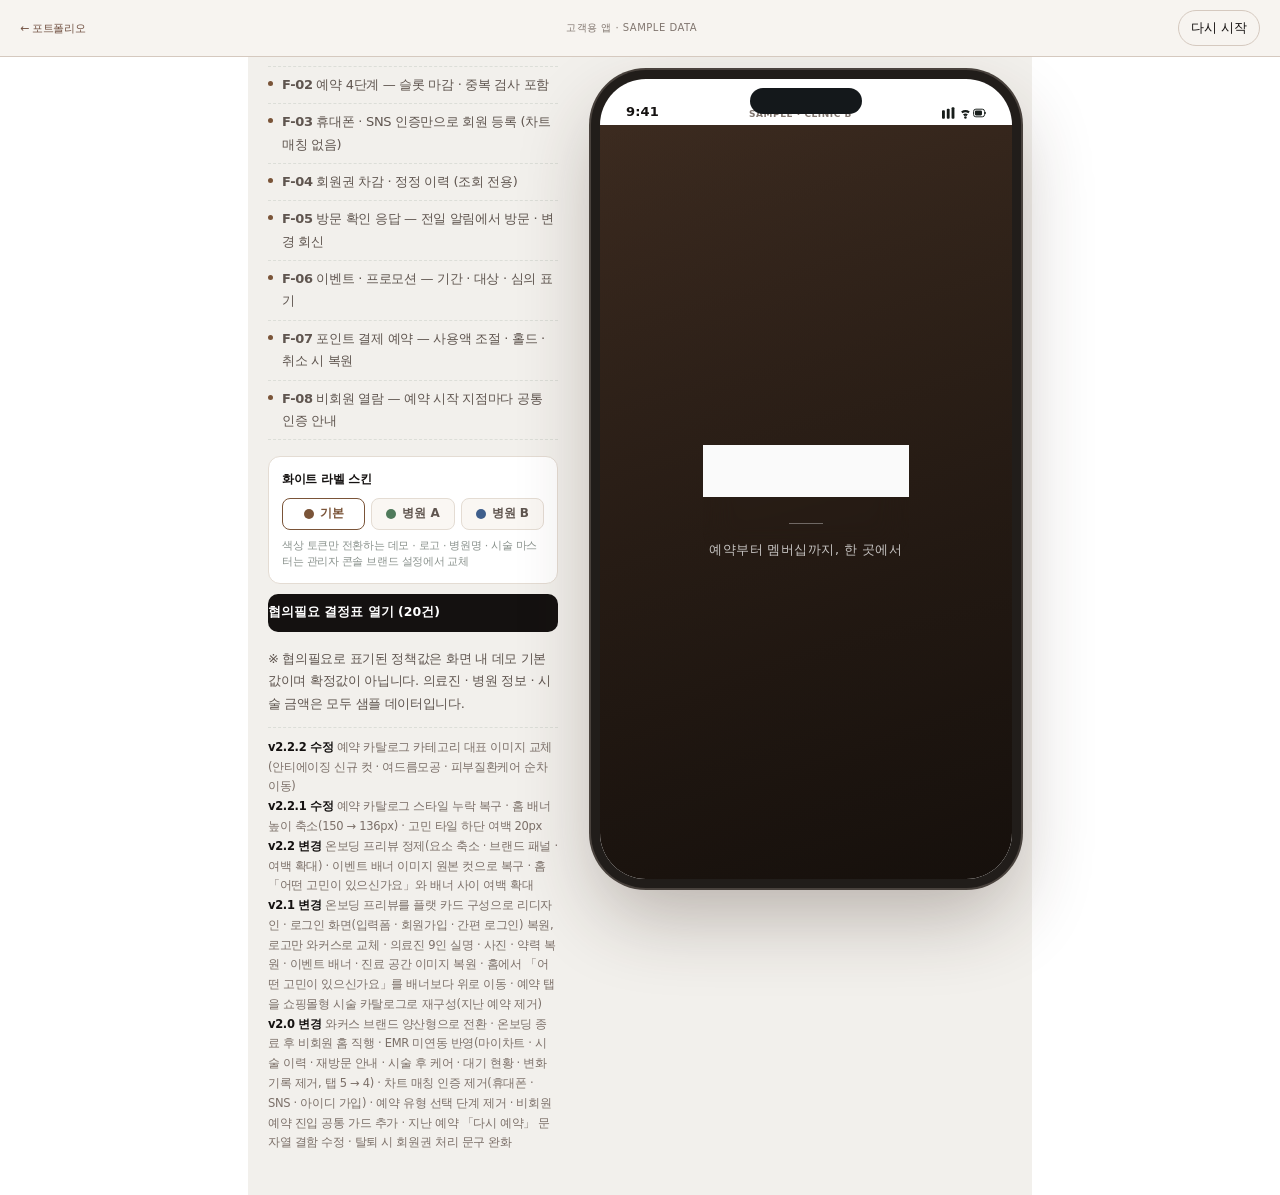
==== demos/skin-app/index.html @ d8421907 "Add anonymized dermatology customer app as a second interactive prototype" ====
<!DOCTYPE html>
<html lang="ko">
<head>
<meta charset="utf-8">
<meta name="viewport" content="width=device-width, initial-scale=1, viewport-fit=cover">
<title>클리닉 B 앱 · 화이트 라벨 프로토타입 v2.2.2</title>

<style>
/* 클리닉 B의 공간 톤을 반영한 웜 베이지 UI */
:root{
  --brand:#96705B; --brand-d:#735344; --brand-x:#4F392F;
  --brand-soft:#F2E9E3; --brand-line:#E2CFC3; --brand-tint:#FAF6F2;
  --gold:#AA8161; --gold-d:#7A5843; --gold-soft:#F7ECE3; --gold-line:#E8D2C1;
  --ink:#211C19; --ink-2:#4F4640; --muted:#81766F; --faint:#AFA49D;
  --paper:#F7F4F0; --card:#FFFEFC; --line:#E9E1DA; --line-2:#F1ECE7;
  --ok:#667D6B; --ok-soft:#EAF0EB; --alert:#B65D4C; --alert-soft:#FBEEEA;
  --r:22px; --r-s:14px;
  --sh:0 1px 2px rgba(70,49,39,.03), 0 8px 24px rgba(70,49,39,.055);
  --sh-2:0 3px 10px rgba(70,49,39,.08), 0 18px 42px rgba(70,49,39,.13);
  --sans:'Pretendard Variable',Pretendard,-apple-system,'Apple SD Gothic Neo','Malgun Gothic',system-ui,sans-serif;
  --ease:cubic-bezier(.22,.72,.26,1);
  --tab-h:62px;
}
*{box-sizing:border-box;margin:0;padding:0}
button{font-family:inherit;border:none;background:none;cursor:pointer;color:inherit;text-align:inherit}
input,select,textarea{font-family:inherit}
html,body{height:100%}
body{font-family:var(--sans);background:#E8E1DA;color:var(--ink);-webkit-font-smoothing:antialiased;
  font-variant-numeric:tabular-nums;display:flex;align-items:center;justify-content:center;min-height:100vh}
:focus-visible{outline:2px solid var(--brand);outline-offset:2px;border-radius:8px}
@media (prefers-reduced-motion:reduce){*{transition:none!important;animation:none!important}}

/* ═══════════════ 디바이스 프레임 ═══════════════ */
.stage{display:flex;gap:42px;align-items:center;padding:30px 20px}
.device{width:412px;height:min(860px,calc(100vh - 48px));background:var(--paper);border-radius:46px;
  box-shadow:0 0 0 9px #211D1A,0 0 0 11px #49423D,0 34px 80px rgba(55,38,29,.32);
  overflow:hidden;position:relative;display:flex;flex-direction:column}
.statusbar{flex:0 0 auto;height:46px;display:flex;align-items:flex-end;justify-content:space-between;
  padding:0 26px 6px;font-size:13px;font-weight:700;letter-spacing:.01em;position:relative;z-index:30}
.statusbar .notch{position:absolute;left:50%;top:9px;transform:translateX(-50%);width:112px;height:26px;
  background:#14181B;border-radius:16px}
.statusbar svg{width:44px;height:12px}
.viewport{flex:1;position:relative;overflow:hidden}
.aside{width:290px;color:#5F554F;font-size:13px;line-height:1.72}
.aside h1{font-size:17px;letter-spacing:-.02em;color:var(--ink);margin-bottom:4px}
.aside .vv{font-size:11px;font-weight:700;letter-spacing:.1em;color:#8A928D;margin-bottom:18px}
.aside p{margin-bottom:12px}
.aside .k{display:inline-block;background:#fff;border:1px solid var(--brand-line);border-radius:7px;
  padding:1px 7px;font-size:11.5px;font-weight:600;color:var(--brand)}
.aside ul{list-style:none}
.aside li{padding:7px 0 7px 14px;position:relative;border-bottom:1px dashed #DCDED8}
.aside li::before{content:'';position:absolute;left:0;top:14px;width:5px;height:5px;border-radius:50%;background:var(--brand)}
.aside li.new b::after{content:'NEW';font-size:9px;font-weight:800;letter-spacing:.06em;color:#fff;background:var(--brand);border-radius:5px;padding:1px 5px;margin-left:6px;vertical-align:1px}
.aside .skin{margin-top:16px;padding:12px 13px;background:#fff;border:1px solid #E4DCD3;border-radius:12px}
.aside .skin b{display:block;font-size:12px;color:var(--ink);margin-bottom:8px}
.aside .skin .sw{display:flex;gap:6px;margin-bottom:8px}
.aside .skin .sw button{flex:1;display:flex;align-items:center;gap:6px;justify-content:center;height:32px;border-radius:8px;border:1px solid #E4DCD3;font-size:12px;font-weight:600;color:#5F554F;background:#FAF7F3}
.aside .skin .sw button.on{border-color:var(--brand);color:var(--brand);background:#fff}
.aside .skin .sw i{width:10px;height:10px;border-radius:50%;display:inline-block}
.aside .skin span{display:block;font-size:11px;line-height:1.5;color:#8A928D}
.aside .dec{margin-top:10px;width:100%;height:38px;border-radius:10px;background:var(--ink);color:#fff;font-size:12.5px;font-weight:700}
.aside .chg{font-size:11.5px;color:#7C7069;border-top:1px dashed #DCDED8;padding-top:10px}
.aside .chg b{color:var(--ink)}
.sns-btn.apple{background:#111;color:#fff}
.sns-row{display:flex;justify-content:center;gap:16px}
.sns-row .sns-ico{width:52px;height:52px;border-radius:50%;box-shadow:0 3px 10px rgba(40,28,18,.10);transition:transform .16s var(--ease)}
.sns-row .sns-ico:active{transform:scale(.95)}
.sns-row .sns-ico svg{width:24px;height:24px}
.sns-ico.apple{background:#111}
.vc{display:flex;align-items:center;gap:10px;margin-top:12px;padding-top:12px;border-top:1px solid rgba(255,255,255,.13)}
.vc p{flex:1;font-size:12.5px;color:#F3E7DF;line-height:1.45}
.hero-resv .vc .btn{width:auto!important;flex:0 0 auto!important;min-height:36px!important;height:36px!important;padding:0 14px!important;font-size:12.5px!important;white-space:nowrap;border-radius:10px!important}
.vc p{min-width:0;margin:0}
.vc.ok{color:#F0DED1;font-size:12.5px;font-weight:650}
.vc.ok svg{width:16px;height:16px;stroke:#F0DED1;stroke-width:2.4;fill:none;stroke-linecap:round;stroke-linejoin:round}
.dl{display:flex;gap:10px;padding:12px 0;border-bottom:1px solid var(--line-2);align-items:flex-start}
.dl:last-child{border-bottom:none}
.dl .no{font-size:11px;font-weight:800;color:var(--faint);width:22px;flex:0 0 22px;padding-top:2px}
.dl .dt{flex:1}.dl .dt b{display:block;font-size:13.5px;letter-spacing:-.01em}.dl .dt span{display:block;font-size:12px;color:var(--muted);margin-top:2px;line-height:1.5}
.dl .ow{font-size:10.5px;font-weight:700;padding:3px 7px;border-radius:6px;background:var(--brand-soft);color:var(--brand-d);white-space:nowrap}
.dl .ow.law{background:#EEF0F5;color:#4A5A80}.dl .ow.dev{background:var(--ok-soft);color:var(--ok)}
.promo-tag{display:inline-flex;gap:6px;align-items:center;font-size:11px;font-weight:700;color:var(--gold-d);background:var(--gold-soft);border:1px solid var(--gold-line);border-radius:7px;padding:3px 8px}
@media (max-width:820px){
  body{background:var(--paper);display:block}
  .stage{padding:0;gap:0}
  .aside{display:none}
  .device{width:100%;height:100dvh;border-radius:0;box-shadow:none}
  .statusbar{display:none}
}

/* ═══════════════ 화면 · 전환 ═══════════════ */
.screen{position:absolute;inset:0;display:flex;flex-direction:column;background:var(--paper);
  animation:pushIn .32s var(--ease)}
.screen.pop{animation:popIn .28s var(--ease)}
.screen.fade{animation:fadeIn .3s var(--ease)}
@keyframes pushIn{from{transform:translateX(9%);opacity:.4}to{transform:none;opacity:1}}
@keyframes popIn{from{transform:translateX(-6%);opacity:.5}to{transform:none;opacity:1}}
@keyframes fadeIn{from{opacity:0}to{opacity:1}}
.body{flex:1;overflow-y:auto;overscroll-behavior:contain;padding:12px 18px 34px;scrollbar-width:none}
.body::-webkit-scrollbar{display:none}
.body.tabbed{padding-bottom:calc(var(--tab-h) + 26px)}

/* 헤더 */
.hd{flex:0 0 auto;display:flex;align-items:center;gap:6px;padding:10px 14px 8px;min-height:58px;
  background:var(--paper);position:relative;z-index:5}
.hd .ic{width:40px;height:40px;border-radius:12px;display:flex;align-items:center;justify-content:center;
  transition:background .15s}
.hd .ic:active{background:var(--line-2)}
.hd .ic svg{width:21px;height:21px;stroke:var(--ink);stroke-width:1.9;fill:none;stroke-linecap:round;stroke-linejoin:round}
.hd .tt{flex:1;text-align:center;font-size:16px;font-weight:700;letter-spacing:-.02em}
.hd .tt.left{text-align:left;padding-left:4px}
.hd .act{font-size:13.5px;font-weight:600;color:var(--muted);padding:8px 10px;border-radius:10px}
.hd .act.on{color:var(--brand)}
.hd .sp{width:40px}
.hd .dot{position:absolute;width:7px;height:7px;border-radius:50%;background:var(--alert);top:9px;right:8px;
  border:2px solid var(--paper)}
.brandline{display:flex;align-items:center;gap:9px;padding-left:6px}
.brandline .mk{width:32px;height:32px;border-radius:12px;background:linear-gradient(145deg,#B8957C,#755344);
  display:flex;align-items:center;justify-content:center;box-shadow:0 5px 14px rgba(117,83,68,.24)}
.brandline .mk svg{width:17px;height:17px}
.brandline b{font-size:17px;font-weight:800;letter-spacing:-.035em}
.brandline span{display:block;font-size:9px;font-weight:700;letter-spacing:.18em;color:var(--faint);margin-top:1px}

/* ═══════════════ 공통 컴포넌트 ═══════════════ */
.card{background:var(--card);border:1px solid rgba(226,212,202,.72);border-radius:var(--r);box-shadow:var(--sh);
  padding:18px;margin-bottom:13px;position:relative}
.card.tap{transition:transform .12s,box-shadow .15s}
.card.tap:active{transform:scale(.985)}
.card .cl{display:flex;align-items:center;justify-content:space-between;gap:8px}
.eyebrow{font-size:11px;font-weight:800;letter-spacing:.09em;color:var(--muted);text-transform:uppercase}
.h-lg{font-size:19px;font-weight:800;letter-spacing:-.03em;line-height:1.32}
.h-md{font-size:16px;font-weight:700;letter-spacing:-.025em;line-height:1.36}
.h-sm{font-size:14.5px;font-weight:700;letter-spacing:-.02em}
.p{font-size:13.5px;line-height:1.62;color:var(--ink-2)}
.p.mut{color:var(--muted)}
.p.sm{font-size:12.5px}
.cap{font-size:11.5px;line-height:1.6;color:var(--faint);text-align:center;padding:4px 12px 2px}
.cap.left{text-align:left;padding:2px 4px}
.sect{display:flex;align-items:baseline;justify-content:space-between;margin:24px 2px 11px}
.sect b{font-size:16px;font-weight:800;letter-spacing:-.025em}
.sect button{font-size:12.5px;font-weight:600;color:var(--muted)}
.badge{display:inline-flex;align-items:center;gap:4px;font-size:11px;font-weight:700;padding:3.5px 9px;border-radius:99px;
  letter-spacing:-.01em;white-space:nowrap}
.bg-brand{background:var(--brand-soft);color:var(--brand)}
.bg-gold{background:var(--gold-soft);color:var(--gold-d)}
.bg-ok{background:var(--ok-soft);color:var(--ok)}
.bg-alert{background:var(--alert-soft);color:var(--alert)}
.bg-mute{background:var(--line-2);color:var(--muted)}
.divider{height:1px;background:var(--line-2);margin:13px -17px}
.btn{display:flex;align-items:center;justify-content:center;gap:7px;width:100%;min-height:52px;border-radius:16px;
  font-size:15.5px;font-weight:700;letter-spacing:-.02em;transition:transform .1s,opacity .15s,background .15s}
.btn:active{transform:scale(.98)}
.btn.pri{background:linear-gradient(135deg,#A27C66,#7C5948);color:#fff;box-shadow:0 8px 20px rgba(117,83,68,.22)}
.btn.pri:active{background:var(--brand-d)}
.btn.gold{background:var(--gold);color:#fff;box-shadow:0 6px 16px rgba(165,115,31,.28)}
.btn.sec{background:#fff;border:1px solid var(--line);color:var(--ink)}
.btn.ghost{background:var(--brand-soft);color:var(--brand)}
.btn.danger{background:#fff;border:1px solid var(--line);color:var(--alert)}
.btn.sm{min-height:42px;font-size:13.5px;border-radius:12px}
.btn:disabled{opacity:.38;pointer-events:none}
.btnrow{display:flex;gap:9px}
.btnrow .btn{flex:1}
.footer-cta{flex:0 0 auto;padding:10px 18px calc(env(safe-area-inset-bottom,0px) + 16px);background:linear-gradient(to top,var(--paper) 78%,transparent)}
.list{background:var(--card);border:1px solid var(--line);border-radius:var(--r);box-shadow:var(--sh);overflow:hidden;margin-bottom:12px}
.li{display:flex;align-items:center;gap:12px;padding:15px 17px;border-bottom:1px solid var(--line-2);
  transition:background .12s;width:100%}
.li:last-child{border-bottom:none}
.li:active{background:var(--brand-tint)}
.li .lt{flex:1;min-width:0}
.li .lt b{display:block;font-size:14.5px;font-weight:650;letter-spacing:-.02em}
.li .lt span{display:block;font-size:12.5px;color:var(--muted);margin-top:3px;line-height:1.5}
.li .rr{font-size:13px;font-weight:600;color:var(--muted);white-space:nowrap;display:flex;align-items:center;gap:5px}
.li .rr b{color:var(--ink);font-weight:700}
.chev{width:15px;height:15px;stroke:var(--faint);stroke-width:2.2;fill:none;stroke-linecap:round;stroke-linejoin:round;flex:0 0 auto}
.tabs{display:flex;background:var(--line-2);border-radius:13px;padding:4px;margin-bottom:14px}
.tabs button{flex:1;padding:9.5px 4px;border-radius:10px;font-size:13.5px;font-weight:650;color:var(--muted);
  letter-spacing:-.02em;transition:all .16s}
.tabs button.on{background:#fff;color:var(--ink);box-shadow:0 1px 4px rgba(23,29,26,.09);font-weight:750}
.chips{display:flex;gap:8px;overflow-x:auto;scrollbar-width:none;padding:2px 0 12px;margin:0 -2px}
.chips::-webkit-scrollbar{display:none}
.chip{flex:0 0 auto;padding:8.5px 15px;border-radius:99px;background:#fff;border:1px solid var(--line);
  font-size:13px;font-weight:600;color:var(--ink-2);transition:all .14s;white-space:nowrap}
.chip.on{background:var(--brand);border-color:var(--brand);color:#fff;font-weight:700}
.tog{position:relative;width:46px;height:27px;border-radius:99px;background:#D6DAD5;transition:background .18s;flex:0 0 auto}
.tog::after{content:'';position:absolute;top:3px;left:3px;width:21px;height:21px;border-radius:50%;background:#fff;
  box-shadow:0 1px 4px rgba(0,0,0,.22);transition:left .18s var(--ease)}
.tog.on{background:var(--brand)}
.tog.on::after{left:22px}
.tog.dis{opacity:.4;pointer-events:none}
.field{margin-bottom:13px}
.field label{display:block;font-size:12.5px;font-weight:700;color:var(--ink-2);margin-bottom:7px;letter-spacing:-.01em}
.field input,.field select,.field textarea{width:100%;min-height:50px;border:1.5px solid var(--line);border-radius:13px;
  background:#fff;padding:13px 15px;font-size:15px;letter-spacing:-.01em;color:var(--ink);transition:border .15s}
.field textarea{min-height:84px;resize:none;line-height:1.5}
.field input:focus,.field select:focus,.field textarea:focus{outline:none;border-color:var(--brand)}
.field input::placeholder,.field textarea::placeholder{color:var(--faint)}
.field .in-row{display:flex;gap:9px}
.field .in-row input{flex:1}
.field .in-row .btn{width:112px;flex:0 0 auto}
.check{display:flex;align-items:center;gap:11px;padding:13px 4px;width:100%}
.check .bx{width:23px;height:23px;border-radius:8px;border:1.8px solid var(--line);background:#fff;flex:0 0 auto;
  display:flex;align-items:center;justify-content:center;transition:all .14s}
.check .bx svg{width:13px;height:13px;stroke:#fff;stroke-width:3;fill:none;stroke-linecap:round;stroke-linejoin:round;opacity:0}
.check.on .bx{background:var(--brand);border-color:var(--brand)}
.check.on .bx svg{opacity:1}
.check .lb{flex:1;font-size:14px;font-weight:550;letter-spacing:-.015em;text-align:left}
.check .lb em{font-style:normal;color:var(--muted);font-size:12.5px}
.check .more{font-size:12.5px;color:var(--faint);text-decoration:underline;text-underline-offset:3px}
.radio{display:flex;align-items:center;gap:11px;padding:14px 4px;width:100%;border-bottom:1px solid var(--line-2)}
.radio:last-of-type{border-bottom:none}
.radio .rd{width:22px;height:22px;border-radius:50%;border:1.8px solid var(--line);flex:0 0 auto;position:relative;transition:border .14s}
.radio.on .rd{border-color:var(--brand);border-width:6.5px}
.radio .lb{flex:1;font-size:14.5px;font-weight:550;letter-spacing:-.015em;text-align:left}
.empty{text-align:center;padding:52px 20px}
.empty .eic{width:58px;height:58px;border-radius:19px;background:var(--brand-soft);margin:0 auto 15px;
  display:flex;align-items:center;justify-content:center}
.empty .eic svg{width:26px;height:26px;stroke:var(--brand);stroke-width:1.8;fill:none;stroke-linecap:round;stroke-linejoin:round}
.empty b{display:block;font-size:15.5px;font-weight:750;letter-spacing:-.02em;margin-bottom:6px}
.empty p{font-size:13px;color:var(--muted);line-height:1.6;margin-bottom:18px}

/* ═══════════════ 하단 탭 ═══════════════ */
.tabbar{position:absolute;left:10px;right:10px;bottom:8px;height:calc(var(--tab-h) + env(safe-area-inset-bottom,0px));
  background:rgba(255,254,252,.95);backdrop-filter:blur(16px);border:1px solid rgba(226,212,202,.8);
  border-radius:22px;box-shadow:0 9px 28px rgba(79,57,47,.12);
  display:flex;padding:6px 8px env(safe-area-inset-bottom,0px);z-index:20}
.tabbar button{flex:1;display:flex;flex-direction:column;align-items:center;gap:3.5px;padding-top:6px;
  font-size:10.5px;font-weight:650;letter-spacing:-.01em;color:var(--faint);transition:color .15s;position:relative}
.tabbar button svg{width:23px;height:23px;stroke:currentColor;stroke-width:1.8;fill:none;stroke-linecap:round;stroke-linejoin:round}
.tabbar button.on{color:var(--brand-d)}
.tabbar button.on::before{content:'';position:absolute;top:2px;width:34px;height:34px;border-radius:12px;background:var(--brand-soft);z-index:-1}
.tabbar button.lock{opacity:.42}
.tabbar button .lk{position:absolute;top:2px;right:calc(50% - 20px);width:13px;height:13px}

/* ═══════════════ 재방문 카드 (시그니처) ═══════════════ */
.revisit{background:linear-gradient(148deg,#FBF3EC 0%,#F3E3D7 100%);border:1px solid var(--gold-line);
  border-radius:var(--r);box-shadow:0 2px 8px rgba(122,88,67,.08),0 12px 28px rgba(122,88,67,.11);
  padding:17px;margin-bottom:12px;display:flex;gap:15px;align-items:center;overflow:hidden;position:relative}
.revisit::before{content:'';position:absolute;right:-34px;top:-34px;width:120px;height:120px;border-radius:50%;
  background:radial-gradient(circle,rgba(165,115,31,.10),transparent 68%)}
.ring{width:74px;height:74px;flex:0 0 auto;position:relative}
.ring svg{width:74px;height:74px;transform:rotate(-90deg)}
.ring .bgc{fill:none;stroke:#EFE3C4;stroke-width:6}
.ring .fgc{fill:none;stroke:var(--gold);stroke-width:6;stroke-linecap:round;stroke-dasharray:207;
  stroke-dashoffset:207;animation:ringFill 1s .25s var(--ease) forwards}
@keyframes ringFill{to{stroke-dashoffset:var(--off,20)}}
.ring .rv{position:absolute;inset:0;display:flex;flex-direction:column;align-items:center;justify-content:center}
.ring .rv b{font-size:14px;font-weight:800;color:var(--gold-d);letter-spacing:-.03em}
.ring .rv span{font-size:8.5px;font-weight:700;letter-spacing:.05em;color:#B99C56;margin-top:1px}
.revisit .rc{flex:1;min-width:0;position:relative}
.revisit .rc .ey{font-size:10.5px;font-weight:800;letter-spacing:.1em;color:var(--gold-d);margin-bottom:4px}
.revisit .rc b{display:block;font-size:15.5px;font-weight:750;letter-spacing:-.025em;line-height:1.34}
.revisit .rc p{font-size:12px;color:#8A6E33;margin-top:4px;line-height:1.5}
.revisit .rc .btn{margin-top:11px;min-height:40px;font-size:13.5px;border-radius:11px}

/* 홈 요소 */
.hero-resv{background:linear-gradient(152deg,#A9856D 0%,#755344 88%);color:#fff;border:none;
  box-shadow:0 3px 10px rgba(117,83,68,.18),0 16px 36px rgba(117,83,68,.22)}
.hero-resv .eyebrow{color:#F0DED1}
.hero-resv .p{color:#F3E7DF}
.hero-resv .dd{font-size:12px;font-weight:800;background:rgba(255,255,255,.14);padding:4px 11px;border-radius:99px;letter-spacing:.02em}
.hero-resv .divider{background:rgba(255,255,255,.13)}
.hero-resv .btn{background:rgba(255,255,255,.12);color:#fff;min-height:42px;font-size:13.5px;border-radius:12px}
.hero-resv .btn.wht{background:#fff;color:var(--brand-d)}
.membar{display:flex;align-items:stretch;background:#fff;border:1px solid var(--line);border-radius:var(--r);
  box-shadow:var(--sh);margin-bottom:12px;overflow:hidden}
.membar button{flex:1;padding:13px 6px;display:flex;flex-direction:column;align-items:center;gap:3px;transition:background .12s}
.membar button:active{background:var(--brand-tint)}
.membar button + button{border-left:1px solid var(--line-2)}
.membar .k{font-size:10.5px;font-weight:700;letter-spacing:.03em;color:var(--faint)}
.membar .v{font-size:14.5px;font-weight:800;letter-spacing:-.02em;color:var(--ink)}
.membar .v em{font-style:normal;color:var(--brand)}
.quick{display:grid;grid-template-columns:repeat(4,1fr);gap:9px;margin-bottom:16px}
.quick button{background:#fff;border:1px solid rgba(226,212,202,.72);border-radius:18px;box-shadow:var(--sh);
  padding:13px 4px 11px;display:flex;flex-direction:column;align-items:center;gap:7px;transition:transform .12s}
.quick button:active{transform:scale(.95)}
.quick .qi{width:40px;height:40px;border-radius:14px;background:var(--brand-soft);display:flex;align-items:center;justify-content:center}
.quick .qi svg{width:19px;height:19px;stroke:var(--brand);stroke-width:1.9;fill:none;stroke-linecap:round;stroke-linejoin:round}
.quick span{font-size:11.5px;font-weight:650;letter-spacing:-.02em;color:var(--ink-2)}
.banner{border-radius:var(--r);overflow:hidden;margin-bottom:12px;position:relative;box-shadow:var(--sh);width:100%;text-align:left}
.banner .bimg{height:96px;display:flex;flex-direction:column;justify-content:center;padding:0 20px;color:#fff}
.banner .bimg .bt{font-size:16px;font-weight:800;letter-spacing:-.03em;line-height:1.3}
.banner .bimg .bs{font-size:12px;opacity:.86;margin-top:4px;font-weight:550}
.banner .pg{position:absolute;right:12px;bottom:10px;font-size:10px;font-weight:700;background:rgba(0,0,0,.32);
  color:#fff;padding:3px 9px;border-radius:99px;letter-spacing:.06em}

/* 피부과 콘텐츠 컴포넌트 */
.home-intro{padding:4px 3px 14px}
.home-intro .hello{font-size:21px;font-weight:800;letter-spacing:-.04em;line-height:1.34}
.home-intro p{font-size:12.5px;line-height:1.55;color:var(--muted);margin-top:5px}
.specialist-badge{display:inline-flex;align-items:center;gap:6px;color:var(--brand-d);font-size:10.5px;
  font-weight:800;letter-spacing:.03em;background:var(--brand-soft);border:1px solid var(--brand-line);
  border-radius:99px;padding:5px 10px;margin-bottom:9px}
.specialist-badge::before{content:'';width:6px;height:6px;border-radius:50%;background:var(--brand)}
.skin-spotlight{height:184px;border-radius:24px;overflow:hidden;position:relative;margin:3px 0 15px;
  box-shadow:0 14px 34px rgba(79,57,47,.14);background:#D8CCC3}
.skin-spotlight img{position:absolute;inset:0;width:100%;height:100%;object-fit:cover;object-position:50% 31%}
.skin-spotlight::after{content:'';position:absolute;inset:0;background:linear-gradient(90deg,rgba(42,30,25,.72) 0%,rgba(42,30,25,.34) 52%,transparent 80%)}
.skin-spotlight .copy{position:absolute;left:18px;top:18px;z-index:2;color:#fff;width:58%}
.skin-spotlight .copy span{font-size:9.5px;font-weight:800;letter-spacing:.14em;color:#EEDFD5}
.skin-spotlight .copy b{display:block;font-size:18px;line-height:1.32;letter-spacing:-.035em;margin-top:7px}
.skin-spotlight .copy p{font-size:11px;line-height:1.48;color:#F4EAE4;margin-top:6px}
.skin-spotlight .copy button{font-size:11.5px;font-weight:750;margin-top:12px;border-bottom:1px solid rgba(255,255,255,.7);padding-bottom:2px}
.care-grid{display:grid;grid-template-columns:repeat(3,1fr);gap:9px;margin-bottom:16px}
.care-grid button{min-height:91px;background:#fff;border:1px solid rgba(226,212,202,.72);border-radius:19px;box-shadow:var(--sh);
  padding:13px 7px 10px;display:flex;flex-direction:column;align-items:center;justify-content:center;gap:8px;transition:transform .12s,background .12s}
.care-grid button:active{transform:scale(.96);background:var(--brand-tint)}
.care-grid .ci{width:34px;height:34px;border-radius:12px;background:var(--brand-soft);display:flex;align-items:center;justify-content:center}
.care-grid .ci svg{width:18px;height:18px;stroke:var(--brand);stroke-width:1.7;fill:none;stroke-linecap:round;stroke-linejoin:round}
.care-grid span:last-child{font-size:11.5px;font-weight:700;letter-spacing:-.025em;color:var(--ink-2)}
.visual-banner .bimg{position:relative;background-size:cover!important;background-position:center!important;height:126px!important}
.visual-banner .bimg::after{content:'';position:absolute;inset:0;background:linear-gradient(90deg,rgba(48,33,27,.78),rgba(48,33,27,.18))}
.visual-banner .bt,.visual-banner .bs{position:relative;z-index:1;max-width:74%}
.clinic-story{height:152px;border-radius:24px;overflow:hidden;position:relative;margin-bottom:12px;box-shadow:var(--sh)}
.clinic-story img{width:100%;height:100%;object-fit:cover;object-position:center 42%}
.clinic-story::after{content:'';position:absolute;inset:0;background:linear-gradient(to top,rgba(43,30,24,.65),transparent 70%)}
.clinic-story .txt{position:absolute;left:17px;right:17px;bottom:15px;z-index:1;color:#fff}
.clinic-story .txt b{font-size:15px;letter-spacing:-.025em}
.clinic-story .txt p{font-size:10.5px;opacity:.86;margin-top:3px}

/* 캘린더 */
.cal{background:#fff;border:1px solid var(--line);border-radius:var(--r);box-shadow:var(--sh);padding:15px;margin-bottom:14px}
.cal .cm{display:flex;align-items:center;justify-content:space-between;margin-bottom:12px;padding:0 4px}
.cal .cm b{font-size:15px;font-weight:800;letter-spacing:-.02em}
.cal .cm button{width:32px;height:32px;border-radius:10px;display:flex;align-items:center;justify-content:center;color:var(--faint)}
.cal .cm button svg{width:16px;height:16px;stroke:currentColor;stroke-width:2.2;fill:none;stroke-linecap:round;stroke-linejoin:round}
.cal .grid7{display:grid;grid-template-columns:repeat(7,1fr);gap:3px}
.cal .wd{text-align:center;font-size:11px;font-weight:700;color:var(--faint);padding:5px 0 8px}
.cal .wd.sun{color:#C98679}
.cal .day{aspect-ratio:1;display:flex;align-items:center;justify-content:center;border-radius:11px;
  font-size:13.5px;font-weight:600;color:var(--ink-2);transition:all .13s;position:relative}
.cal .day:active{background:var(--brand-soft)}
.cal .day.off{color:#CBD1CC;pointer-events:none}
.cal .day.hol::after{content:'휴진';position:absolute;bottom:2px;font-size:7.5px;font-weight:700;color:#C98679}
.cal .day.full::after{content:'마감';position:absolute;bottom:2px;font-size:7.5px;font-weight:700;color:var(--faint)}
.cal .day.sel{background:var(--brand);color:#fff;font-weight:800;box-shadow:0 4px 12px rgba(30,86,66,.32)}
.slots{display:grid;grid-template-columns:repeat(3,1fr);gap:8px;margin-bottom:8px}
.slot{padding:12px 4px;border-radius:12px;background:#fff;border:1.5px solid var(--line);font-size:13.5px;
  font-weight:650;color:var(--ink-2);text-align:center;transition:all .13s}
.slot.off{background:var(--line-2);border-color:var(--line-2);color:#C0C6C1;pointer-events:none;text-decoration:line-through}
.slot.sel{background:var(--brand);border-color:var(--brand);color:#fff;font-weight:750}

/* 진행 스텝 */
.steps{display:flex;gap:5px;padding:2px 2px 14px}
.steps i{flex:1;height:3.5px;border-radius:99px;background:var(--line);transition:background .3s}
.steps i.on{background:var(--brand)}

/* 토스트 · 모달 · 시트 */
.toast{position:absolute;left:16px;right:16px;bottom:calc(var(--tab-h) + 22px);z-index:70;background:rgba(23,29,26,.94);
  color:#fff;border-radius:14px;padding:14px 17px;font-size:13.5px;font-weight:600;letter-spacing:-.015em;
  display:flex;gap:9px;align-items:center;box-shadow:0 10px 30px rgba(0,0,0,.3);
  transform:translateY(16px);opacity:0;pointer-events:none;transition:all .28s var(--ease);line-height:1.45}
.toast.on{transform:none;opacity:1}
.toast svg{width:18px;height:18px;stroke:#7BC7A4;stroke-width:2.2;fill:none;stroke-linecap:round;stroke-linejoin:round;flex:0 0 auto}
.ovl{position:absolute;inset:0;background:rgba(14,20,17,.46);z-index:80;opacity:0;pointer-events:none;transition:opacity .24s}
.ovl.on{opacity:1;pointer-events:auto}
.modal{position:absolute;left:24px;right:24px;top:50%;transform:translateY(-46%) scale(.96);z-index:85;background:#fff;
  border-radius:22px;padding:24px 20px 18px;box-shadow:var(--sh-2);opacity:0;pointer-events:none;transition:all .26s var(--ease)}
.modal.on{opacity:1;pointer-events:auto;transform:translateY(-50%) scale(1)}
.modal .mt{font-size:16.5px;font-weight:800;letter-spacing:-.025em;margin-bottom:9px;line-height:1.4}
.modal .mp{font-size:13.5px;color:var(--ink-2);line-height:1.62;margin-bottom:18px}
.sheet{position:absolute;left:0;right:0;bottom:0;z-index:85;background:#fff;border-radius:24px 24px 0 0;
  padding:12px 18px calc(env(safe-area-inset-bottom,0px) + 20px);box-shadow:var(--sh-2);
  transform:translateY(102%);transition:transform .32s var(--ease);max-height:82%;display:flex;flex-direction:column}
.sheet.on{transform:none}
.sheet .grip{width:38px;height:4.5px;border-radius:99px;background:var(--line);margin:2px auto 14px;flex:0 0 auto}
.sheet .sc{overflow-y:auto;scrollbar-width:none}
.sheet .sc::-webkit-scrollbar{display:none}

/* 온보딩 · 스플래시 */
.splash{position:absolute;inset:0;background:linear-gradient(160deg,#3E2E24 0%,#16100C 100%);z-index:60;
  display:flex;flex-direction:column;align-items:center;justify-content:center;gap:18px;color:#fff;
  transition:opacity .5s,visibility .5s}
.splash.hide{opacity:0;visibility:hidden}
.splash .smk{width:76px;height:76px;border-radius:26px;background:rgba(255,255,255,.14);border:1px solid rgba(255,255,255,.25);
  display:flex;align-items:center;justify-content:center;animation:splashUp .7s var(--ease)}
.splash .smk svg{width:40px;height:40px}
@keyframes splashUp{from{transform:translateY(14px);opacity:0}to{transform:none;opacity:1}}
.splash b{font-size:23px;font-weight:800;letter-spacing:-.03em;animation:splashUp .7s .08s var(--ease) backwards}
.splash span{font-size:11px;font-weight:700;letter-spacing:.26em;color:#E8D7CA;animation:splashUp .7s .14s var(--ease) backwards}
.ob-illus{border-radius:26px;background:linear-gradient(150deg,var(--brand-soft),#EADCD2);height:248px;
  display:flex;align-items:center;justify-content:center;margin-bottom:26px;overflow:hidden;position:relative}
.ob-illus .ob-photo{width:100%;height:100%;object-fit:cover;object-position:center 26%;display:block}
.ob-illus .ob-mask{position:absolute;inset:0;background:linear-gradient(to top,rgba(56,39,31,.22),transparent 55%);pointer-events:none}
.dots{display:flex;gap:7px;justify-content:center;padding:18px 0 6px}
.dots i{width:7px;height:7px;border-radius:99px;background:var(--line);transition:all .25s}
.dots i.on{width:22px;background:var(--brand)}

/* 대기 현황 */
.waitnum{display:flex;align-items:baseline;justify-content:center;gap:8px;padding:10px 0 4px}
.waitnum b{font-size:56px;font-weight:800;letter-spacing:-.05em;color:var(--brand)}
.waitnum span{font-size:15px;font-weight:700;color:var(--muted)}
.pulse{display:inline-flex;width:8px;height:8px;border-radius:50%;background:var(--ok);position:relative;margin-right:6px}
.pulse::after{content:'';position:absolute;inset:-4px;border-radius:50%;border:2px solid var(--ok);opacity:.5;animation:pw 1.6s infinite}
@keyframes pw{from{transform:scale(.6);opacity:.7}to{transform:scale(1.5);opacity:0}}

/* 등급 카드 */
.gradecard{background:linear-gradient(150deg,#2A2417 0%,#4A3A17 55%,#6E5620 100%);color:#F3E8CB;border:none;
  box-shadow:0 4px 12px rgba(74,58,23,.24),0 16px 38px rgba(74,58,23,.3)}
.gradecard .gt{font-size:24px;font-weight:800;letter-spacing:.02em;color:#F5D98B}
.gradecard .bar{height:7px;border-radius:99px;background:rgba(255,255,255,.14);margin:13px 0 8px;overflow:hidden}
.gradecard .bar i{display:block;height:100%;width:70%;border-radius:99px;background:linear-gradient(90deg,#D9AE4B,#F5D98B)}
.gradecard .p{color:#CDBE97}

/* 전후 비교 */
.compare{border-radius:16px;overflow:hidden;position:relative;height:190px;display:flex;margin-bottom:12px;
  background:#E5E2D9}
.compare .half{flex:1;display:flex;align-items:center;justify-content:center;flex-direction:column;gap:6px;
  font-size:11px;font-weight:700;color:#8A857A;letter-spacing:.06em}
.compare .half:first-child{background:linear-gradient(150deg,#E9E5DA,#DDD8CA)}
.compare .half:last-child{background:linear-gradient(150deg,#EAF0E8,#D8E5DA);color:#6E8A78}
.compare .half svg{width:34px;height:34px;stroke:currentColor;stroke-width:1.5;fill:none;opacity:.7}
.compare .mid{position:absolute;left:50%;top:0;bottom:0;width:3px;background:#fff;transform:translateX(-50%);
  box-shadow:0 0 8px rgba(0,0,0,.14)}
.compare .mid::after{content:'⇔';position:absolute;top:50%;left:50%;transform:translate(-50%,-50%);width:32px;height:32px;
  background:#fff;border-radius:50%;display:flex;align-items:center;justify-content:center;font-size:13px;color:var(--muted);
  box-shadow:0 2px 8px rgba(0,0,0,.16)}

/* 관리자 메모(프로토타입 주석) */
.proto{background:var(--brand-tint);border:1px dashed var(--brand-line);border-radius:var(--r-s);
  padding:11px 13px;font-size:11.5px;line-height:1.62;color:#4B6A5C;margin:4px 0 12px}
.proto b{font-weight:750;color:var(--brand)}


/* ═══════════════════════════════════════════════════════════
   v0.3 — 디자인 토큰 정제 및 컴포넌트 확장
   베이지 계열을 유지하되 에스프레소 대비와 그라데이션으로 깊이를 준다
   ═══════════════════════════════════════════════════════════ */
:root{
  --brand:#8A6349; --brand-d:#6B4A35; --brand-x:#3A281E;
  --brand-soft:#F3EAE1; --brand-line:#E4D5C6; --brand-tint:#FBF7F3;
  --gold:#B08A5E; --gold-d:#8A6739; --gold-soft:#F8EFE3; --gold-line:#EBD8C0;

  --espresso:#241C17; --espresso-2:#3B2E25;
  --sage:#6F8571; --sage-soft:#EDF2EC; --sage-line:#D8E3D7;
  --blush:#B57F6E; --blush-soft:#F9EDE9;

  --ink:#1C1613; --ink-2:#4A403A; --muted:#7C7069; --faint:#ADA199;
  --paper:#F6F2EC; --card:#FFFFFF; --line:#EAE2D9; --line-2:#F3EEE8;
  --ok:#5F7A66; --ok-soft:#E9F0EA; --alert:#B15947; --alert-soft:#FAEDE9;

  --grad-brand:linear-gradient(135deg,#A87C5B 0%,#7C5540 100%);
  --grad-dark:linear-gradient(150deg,#3E2E24 0%,#241A14 100%);
  --grad-warm:linear-gradient(135deg,#F6ECE0 0%,#EFE1D2 100%);

  --r:22px; --r-s:14px; --r-xs:11px;
  --sh:0 1px 2px rgba(58,40,30,.035), 0 8px 22px rgba(58,40,30,.05);
  --sh-2:0 3px 10px rgba(58,40,30,.07), 0 20px 44px rgba(58,40,30,.12);
  --sh-glow:0 0 0 4px rgba(138,99,73,.10);
  --ease:cubic-bezier(.22,.72,.26,1);
  --spring:cubic-bezier(.34,1.42,.5,1);
  --tab-h:62px;
}

/* ── 화면 전환 : 살짝 스케일을 더해 부드럽게 ── */
.screen{animation:v3in .40s var(--ease) both}
.screen.pop{animation:v3pop .38s var(--ease) both}
.screen.fade{animation:v3fade .34s var(--ease) both}
@keyframes v3in{from{opacity:0;transform:translate3d(22px,0,0) scale(.985)}
  to{opacity:1;transform:none}}
@keyframes v3pop{from{opacity:0;transform:translate3d(-18px,0,0) scale(.99)}
  to{opacity:1;transform:none}}
@keyframes v3fade{from{opacity:0;transform:translate3d(0,10px,0) scale(.994)}
  to{opacity:1;transform:none}}

/* ── 본문 요소 순차 등장 ── */
.stagger > *{animation:rise .46s var(--ease) both}
.stagger > *:nth-child(1){animation-delay:.02s}
.stagger > *:nth-child(2){animation-delay:.06s}
.stagger > *:nth-child(3){animation-delay:.10s}
.stagger > *:nth-child(4){animation-delay:.14s}
.stagger > *:nth-child(5){animation-delay:.18s}
.stagger > *:nth-child(6){animation-delay:.22s}
.stagger > *:nth-child(7){animation-delay:.26s}
.stagger > *:nth-child(n+8){animation-delay:.30s}
@keyframes rise{from{opacity:0;transform:translateY(14px)}to{opacity:1;transform:none}}

/* ── 눌림 피드백 ── */
.tap,.li,.btn,.slot,.day,.selcard,.tile,.swrow,.qk{transition:transform .16s var(--ease),
  box-shadow .2s var(--ease), background .2s var(--ease), border-color .2s var(--ease)}
.tap:active,.li:active,.slot:active,.day:active,.tile:active,.qk:active{transform:scale(.975)}
.btn:active{transform:scale(.98)}
.selcard:active{transform:scale(.985)}

/* ═══ 1. 단계 표시 (참고 이미지 ①) ═══ */
.stepbar{display:flex;align-items:center;gap:0;padding:4px 2px 18px}
.stepbar .sd{display:flex;align-items:center;gap:7px}
.stepbar .n{width:26px;height:26px;border-radius:50%;display:flex;align-items:center;
  justify-content:center;font-size:12px;font-weight:750;background:var(--line-2);
  color:var(--faint);transition:.34s var(--spring)}
.stepbar .n.on{background:var(--grad-brand);color:#fff;box-shadow:0 3px 10px rgba(124,85,64,.32)}
.stepbar .n.done{background:var(--brand-soft);color:var(--brand-d)}
.stepbar .dots{display:flex;gap:3px;margin:0 7px}
.stepbar .dots i{width:3px;height:3px;border-radius:50%;background:var(--line);display:block}
.stepbar .dots.on i{background:var(--brand-line)}
.stepbar .hm{margin-left:auto;font-size:13px;font-weight:700;color:var(--ink);
  letter-spacing:-.03em;background:none;border:none;padding:6px 2px}
.steplabel{font-size:12.5px;font-weight:750;color:var(--brand);letter-spacing:-.02em;
  padding:0 2px 12px;margin-top:-8px}

/* ═══ 2. 선택 카드 (참고 이미지 ① — 400Kbps 카드) ═══ */
.selcard{display:block;width:100%;text-align:left;background:var(--card);
  border:1.6px solid var(--line);border-radius:var(--r-s);padding:15px 16px;cursor:pointer}
.selcard .t{display:flex;align-items:center;gap:8px}
.selcard .t b{font-size:14.5px;font-weight:750;letter-spacing:-.035em;color:var(--ink)}
.selcard .t .sp{flex:1}
.selcard p{font-size:12.5px;color:var(--muted);font-weight:500;margin-top:5px;line-height:1.55}
.selcard.on{border-color:var(--brand);background:var(--brand-tint);box-shadow:var(--sh-glow)}
.selcard.on .t b{color:var(--brand-d)}
.selcard .rd{width:21px;height:21px;border-radius:50%;border:1.7px solid var(--line);
  flex:0 0 auto;transition:.24s var(--spring);position:relative}
.selcard.on .rd{border-color:var(--brand);border-width:6.5px}
.selcard.dis{opacity:.45;pointer-events:none}

/* ═══ 3. 스위치 (참고 이미지 ① — 청년 혜택) ═══ */
.swrow{display:flex;align-items:center;gap:13px;background:var(--line-2);
  border-radius:var(--r-s);padding:15px 16px;width:100%;text-align:left;border:none;cursor:pointer}
.swrow.card-like{background:var(--card);border:1px solid var(--line)}
.swrow .tx{flex:1;min-width:0}
.swrow .tx b{display:flex;align-items:center;gap:5px;font-size:14px;font-weight:750;
  letter-spacing:-.035em;color:var(--ink)}
.swrow .tx b .qm{width:15px;height:15px;border-radius:50%;border:1.4px solid var(--faint);
  color:var(--faint);font-size:9.5px;font-weight:700;display:flex;align-items:center;
  justify-content:center;flex:0 0 auto}
.swrow .tx p{font-size:12.5px;color:var(--muted);font-weight:500;margin-top:5px;line-height:1.5}
.switch{width:50px;height:29px;border-radius:99px;background:#DCD3CA;flex:0 0 auto;
  position:relative;transition:background .3s var(--ease)}
.switch i{position:absolute;top:3px;left:3px;width:23px;height:23px;border-radius:50%;
  background:#fff;box-shadow:0 2px 6px rgba(40,28,20,.22);transition:transform .34s var(--spring)}
.switch.on{background:var(--grad-brand)}
.switch.on i{transform:translateX(21px)}
.swrow.on{background:var(--brand-tint)}
.swrow.on .tx b{color:var(--brand-d)}

/* ═══ 4. 안내 박스 (참고 이미지 ① — 오픈 프로모션) ═══ */
.infobox{background:var(--line-2);border-radius:var(--r-s);padding:15px 16px;
  font-size:12.8px;font-weight:500;color:var(--ink-2);line-height:1.75;text-align:center}
.infobox b{color:var(--brand-d);font-weight:750}
.infobox.left{text-align:left}
.infobox.tinted{background:var(--brand-tint);border:1px solid var(--brand-line)}
.infobox .ico{display:inline-flex;align-items:center;gap:6px;justify-content:center}
.infobox .ico svg{width:15px;height:15px;stroke:var(--brand);stroke-width:1.9;fill:none}

/* ═══ 5. 하단 고정 CTA (참고 이미지 ①) ═══ */
.ctabar{position:absolute;left:0;right:0;bottom:0;padding:12px 18px calc(18px + env(safe-area-inset-bottom));
  background:linear-gradient(180deg,rgba(246,242,236,0) 0%,var(--paper) 26%);z-index:20}
.ctabar .sum{display:flex;align-items:baseline;gap:8px;padding:0 4px 10px}
.ctabar .sum .k{font-size:12px;color:var(--muted);font-weight:600}
.ctabar .sum .v{font-size:14.5px;font-weight:800;color:var(--ink);letter-spacing:-.04em;margin-left:auto}
.ctabar .big{width:100%;height:56px;border-radius:17px;background:var(--grad-brand);color:#fff;
  font-size:15.5px;font-weight:800;letter-spacing:-.04em;border:none;
  box-shadow:0 6px 20px rgba(124,85,64,.34);display:flex;align-items:center;justify-content:center;gap:7px}
.ctabar .big:disabled{background:#DDD4CB;color:#fff;box-shadow:none}
.ctabar .big:active:not(:disabled){transform:scale(.985)}

/* ═══ 6. 주간 스트립 (참고 이미지 ②) ═══ */
.weekstrip{background:var(--grad-dark);border-radius:0 0 26px 26px;margin:calc(-1 * var(--pad,16px)) -16px 16px;
  padding:16px 16px 20px;color:#fff}
.weekstrip .wm{display:flex;align-items:center;gap:6px;font-size:14px;font-weight:750;
  letter-spacing:-.035em;margin-bottom:14px;color:#F2E7DC}
.weekstrip .wm .sp{flex:1}
.weekstrip .wg{display:grid;grid-template-columns:repeat(7,1fr);gap:2px;text-align:center}
.weekstrip .wg .wd{font-size:11px;font-weight:650;color:rgba(255,255,255,.5);padding-bottom:7px}
.weekstrip .wg .dn{font-size:13px;font-weight:750;color:rgba(255,255,255,.82);padding-bottom:8px;position:relative}
.weekstrip .wg .dn.td:after{content:'';position:absolute;top:-4px;left:50%;transform:translateX(-50%);
  width:4px;height:4px;border-radius:50%;background:#EBC79A}
.weekstrip .wg .cc{width:30px;height:30px;border-radius:50%;margin:0 auto;
  background:rgba(255,255,255,.13);display:flex;align-items:center;justify-content:center;
  transition:.3s var(--spring)}
.weekstrip .wg .cc svg{width:15px;height:15px;stroke:rgba(255,255,255,.55);stroke-width:2.4;fill:none;
  stroke-linecap:round;stroke-linejoin:round}
.weekstrip .wg .cc.done{background:#EBC79A}
.weekstrip .wg .cc.done svg{stroke:#3A281E}
.weekstrip .wg .cc.today{box-shadow:0 0 0 2px rgba(235,199,154,.55)}

/* ═══ 7. 타임라인 (참고 이미지 ②) ═══ */
.streak{display:inline-flex;align-items:center;gap:6px;font-size:12.5px;font-weight:700;
  color:var(--gold-d);background:var(--gold-soft);border-radius:99px;padding:6px 12px}
.tline{display:flex;flex-direction:column}
.tl-item{display:flex;gap:12px;align-items:stretch}
.tl-time{flex:0 0 46px;font-size:11.5px;font-weight:700;color:var(--muted);
  line-height:1.35;padding-top:15px;text-align:right}
.tl-rail{flex:0 0 1px;background:repeating-linear-gradient(to bottom,var(--line) 0 4px,transparent 4px 9px);
  margin:6px 0}
.tl-item:last-child .tl-rail{background:none}
.tl-card{flex:1;display:flex;align-items:center;gap:11px;background:var(--line-2);
  border-radius:var(--r-s);padding:14px 15px;margin-bottom:9px;width:100%;text-align:left;border:none}
.tl-card b{display:block;font-size:14px;font-weight:700;letter-spacing:-.035em;color:var(--ink)}
.tl-card span{display:block;font-size:12px;color:var(--muted);font-weight:500;margin-top:3px}
.tl-card .ck{width:27px;height:27px;border-radius:50%;flex:0 0 auto;border:1.7px dashed var(--faint);
  display:flex;align-items:center;justify-content:center;transition:.3s var(--spring)}
.tl-card .ck svg{width:14px;height:14px;stroke:var(--faint);stroke-width:2.6;fill:none;
  stroke-linecap:round;stroke-linejoin:round;transition:.2s}
.tl-card.done{background:var(--brand-tint)}
.tl-card.done .ck{background:var(--grad-brand);border:none;animation:pop .34s var(--spring)}
.tl-card.done .ck svg{stroke:#fff}
@keyframes pop{0%{transform:scale(.6)}60%{transform:scale(1.14)}100%{transform:scale(1)}}

/* ═══ 8. 경고 배너 (참고 이미지 ②) ═══ */
.warnbar{display:flex;gap:11px;align-items:flex-start;background:var(--gold-soft);
  border:1px solid var(--gold-line);border-radius:var(--r-s);padding:14px 15px;
  animation:rise .5s var(--ease) both}
.warnbar .wi{width:21px;height:21px;flex:0 0 auto;border-radius:7px;background:#EFC98F;
  display:flex;align-items:center;justify-content:center;font-size:12px;font-weight:800;color:#6B4A20}
.warnbar .wt{flex:1;font-size:13px;font-weight:650;color:#6E4E24;line-height:1.6}
.warnbar .wt a{display:inline-flex;align-items:center;gap:3px;color:var(--gold-d);
  font-weight:750;margin-top:5px;font-size:12.5px}
.warnbar .wx{width:22px;height:22px;flex:0 0 auto;color:#B99464;font-size:15px;
  background:none;border:none;line-height:1}

/* ═══ 9. 배너 캐러셀 (참고 이미지 ③) ═══ */
.hcar{position:relative;margin:0 -16px}
.hcar .trk{display:flex;gap:10px;overflow-x:auto;scroll-snap-type:x mandatory;
  padding:2px 16px 4px;scrollbar-width:none}
.hcar .trk::-webkit-scrollbar{display:none}
.hcar .sl{flex:0 0 84%;scroll-snap-align:center;border-radius:var(--r);overflow:hidden;
  position:relative;height:132px;border:none;padding:0;background:var(--brand-soft)}
.hcar .sl .bg{position:absolute;inset:0;background-size:cover;background-position:center}
.hcar .sl .cp{position:absolute;inset:0;padding:18px 19px;display:flex;flex-direction:column;
  justify-content:center;text-align:left}
.hcar .sl .cp em{font-style:normal;font-size:11px;font-weight:750;letter-spacing:.06em;
  color:rgba(255,255,255,.72)}
.hcar .sl .cp b{font-size:16.5px;font-weight:800;letter-spacing:-.04em;color:#fff;margin-top:5px;line-height:1.35}
.hcar .sl .cp p{font-size:12px;color:rgba(255,255,255,.8);font-weight:500;margin-top:5px}
.hcar .pg{position:absolute;right:26px;bottom:14px;background:rgba(30,20,14,.45);
  backdrop-filter:blur(6px);color:#fff;font-size:10.5px;font-weight:700;border-radius:99px;padding:3px 9px}
.hcar .dots{display:flex;gap:5px;justify-content:center;margin-top:11px}
.hcar .dots i{width:5px;height:5px;border-radius:99px;background:var(--line);
  transition:.3s var(--ease);display:block}
.hcar .dots i.on{width:16px;background:var(--brand)}

/* ═══ 10. 아이콘 타일 그리드 (참고 이미지 ③) ═══ */
.tilegrid{display:grid;grid-template-columns:repeat(3,1fr);gap:9px}
.tile{background:var(--card);border:1px solid var(--line);border-radius:var(--r-s);
  padding:15px 8px 13px;display:flex;flex-direction:column;align-items:center;gap:9px;
  font-size:12.5px;font-weight:700;letter-spacing:-.035em;color:var(--ink);cursor:pointer}
.tile .ti{width:42px;height:42px;border-radius:15px;display:flex;align-items:center;justify-content:center}
.tile .ti svg{width:21px;height:21px;stroke-width:1.7;fill:none;stroke-linecap:round;stroke-linejoin:round}
.tile:hover{border-color:var(--brand-line);background:var(--brand-tint)}
.ti.t1{background:#F4EAE0} .ti.t1 svg{stroke:#9A6E4E}
.ti.t2{background:#EDF1EC} .ti.t2 svg{stroke:#6F8571}
.ti.t3{background:#F9EDE9} .ti.t3 svg{stroke:#B57F6E}
.ti.t4{background:#F2EEE6} .ti.t4 svg{stroke:#8C7F5F}
.ti.t5{background:#EDEDF2} .ti.t5 svg{stroke:#726E86}
.ti.t6{background:#F6EEDF} .ti.t6 svg{stroke:#A8834A}

/* ═══ 11. 섹션 헤더 ═══ */
.sect2{display:flex;align-items:baseline;gap:8px;padding:22px 2px 12px}
.sect2 b{font-size:16.5px;font-weight:800;letter-spacing:-.045em;color:var(--ink)}
.sect2 .more{margin-left:auto;font-size:12.5px;font-weight:650;color:var(--muted);
  display:inline-flex;align-items:center;gap:2px;background:none;border:none}
.sect2 .more svg{width:13px;height:13px;stroke:currentColor;stroke-width:2.2;fill:none}

/* ═══ 12. 값 강조 헤드 (참고 이미지 ① — 10GB + 5GB) ═══ */
.valuehead{text-align:center;padding:6px 0 18px}
.valuehead .big{font-size:38px;font-weight:850;letter-spacing:-.05em;color:var(--brand-d);
  line-height:1;display:inline-flex;align-items:center;gap:10px}
.valuehead .plus{font-size:20px;color:var(--faint);font-weight:600}
.valuehead .pill{background:var(--grad-brand);color:#fff;font-size:15px;font-weight:800;
  border-radius:99px;padding:7px 15px;letter-spacing:-.03em;
  box-shadow:0 4px 14px rgba(124,85,64,.3)}
.valuehead .cap2{font-size:12.5px;color:var(--muted);font-weight:550;margin-top:12px}

/* ═══ 13. 범위 슬라이더 (참고 이미지 ①) ═══ */
.rangepick{padding:4px 2px 2px}
.rangepick .ticks{display:flex;justify-content:space-between;padding:0 2px 8px}
.rangepick .ticks span{font-size:11.5px;font-weight:650;color:var(--faint)}
.rangepick .ticks span.on{color:var(--brand-d);font-weight:800}
.rangepick input[type=range]{width:100%;height:22px;-webkit-appearance:none;background:none}
.rangepick input[type=range]::-webkit-slider-runnable-track{height:8px;border-radius:99px;
  background:linear-gradient(90deg,var(--brand) var(--pct,40%),var(--line-2) var(--pct,40%))}
.rangepick input[type=range]::-webkit-slider-thumb{-webkit-appearance:none;width:26px;height:26px;
  border-radius:50%;background:#fff;box-shadow:0 2px 10px rgba(58,40,30,.28),0 0 0 1px var(--line);
  margin-top:-9px;transition:transform .2s var(--spring)}
.rangepick input[type=range]:active::-webkit-slider-thumb{transform:scale(1.12)}

/* ═══ 14. 스켈레톤 ═══ */
.sk{background:linear-gradient(100deg,var(--line-2) 30%,#FBF8F4 50%,var(--line-2) 70%);
  background-size:220% 100%;animation:shim 1.4s linear infinite;border-radius:10px}
@keyframes shim{from{background-position:180% 0}to{background-position:-40% 0}}

/* ═══ 15. 링 프로그레스 애니메이션 ═══ */
.ring svg circle.fgc{transition:stroke-dashoffset 1.1s var(--ease)}

/* ═══ 16. 기타 정제 ═══ */
.body{scroll-behavior:smooth}
.card{border-radius:var(--r-s)}
.hero-resv{background:var(--grad-dark) !important;border:none !important;
  box-shadow:0 10px 30px rgba(36,26,20,.24)}
.hero-resv .eyebrow{color:#D8C3AE !important}
.hero-resv .p{color:rgba(255,255,255,.74) !important}
.hero-resv .dd{background:rgba(255,255,255,.16);color:#F0DFCC;border-radius:99px;
  padding:4px 10px;font-size:11.5px;font-weight:750}
.hero-resv .divider{background:rgba(255,255,255,.13) !important}
.hero-resv .btn{background:rgba(255,255,255,.12);color:#fff;border:1px solid rgba(255,255,255,.17)}
.hero-resv .btn.wht{background:#fff;color:var(--espresso);border:none}
.membar{background:var(--card);border:1px solid var(--line);border-radius:var(--r-s)}
.proto{border-radius:var(--r-xs)}
.footer-cta{background:linear-gradient(180deg,rgba(246,242,236,0),var(--paper) 28%)}


.warnbar .wt a svg,.sect2 .more svg{width:13px;height:13px;flex:0 0 auto}
.warnbar .wt a{display:inline-flex;align-items:center;gap:3px}
.infobox .ico svg{width:15px;height:15px;flex:0 0 auto}
.weekstrip .wm svg{width:14px;height:14px;flex:0 0 auto}


/* ═══════════════════════════════════════════════════════════
   v0.4 — 전면 리디자인
   여백 · 타이포 위계 · 절제된 색. 장식을 덜어내고 정보만 남긴다.
   ═══════════════════════════════════════════════════════════ */
:root{
  /* 종이처럼 밝은 웜 뉴트럴 */
  --paper:#FBFAF7; --card:#FFFFFF;
  --line:#EDE9E3; --line-2:#F4F1EC; --line-3:#F8F6F2;

  /* 잉크 — 헤드라인은 거의 검정, 본문은 한 단계 낮춤 */
  --ink:#15110E; --ink-2:#544B44; --muted:#8B8179; --faint:#B4ABA3;

  /* 브랜드 — 면적을 줄이고 포인트로만 */
  --brand:#7C5744; --brand-d:#5E3F30; --brand-x:#2C1D16;
  --brand-soft:#F3ECE6; --brand-line:#E5D9CF; --brand-tint:#FAF6F2;
  --gold:#A07A4E; --gold-d:#7A5A34; --gold-soft:#F7F0E5; --gold-line:#EADCC6;
  --espresso:#1B1611; --espresso-2:#332A23;
  --sage:#6C7F6E; --sage-soft:#EFF3EE;
  --ok:#5B7562; --ok-soft:#EDF2EE; --alert:#A85644; --alert-soft:#F9EDEA;

  --grad-brand:#7C5744;
  --grad-dark:linear-gradient(155deg,#2C231C 0%,#191310 100%);
  --grad-warm:#F4EDE6;

  --r:20px; --r-s:16px; --r-xs:12px;
  --sh:none;
  --sh-2:0 2px 6px rgba(30,20,14,.04), 0 14px 36px rgba(30,20,14,.07);
  --sh-glow:none;
  --ease:cubic-bezier(.22,.72,.26,1);
  --spring:cubic-bezier(.34,1.4,.5,1);
  --tab-h:74px;
  --gut:24px;
}

/* ── 타이포 스케일 ─────────────────────────── */
body,.screen{letter-spacing:-.02em}
.h-lg,.hello{font-size:27px !important;font-weight:800 !important;line-height:1.34 !important;
  letter-spacing:-.048em !important;color:var(--ink) !important}
.h-md{font-size:19px !important;font-weight:750 !important;line-height:1.42 !important;
  letter-spacing:-.042em !important;color:var(--ink) !important}
.h-sm{font-size:15.5px !important;font-weight:700 !important;letter-spacing:-.036em !important;
  line-height:1.5 !important;color:var(--ink) !important}
.p{font-size:14px !important;line-height:1.72 !important;color:var(--ink-2) !important;font-weight:450 !important}
.p.sm{font-size:13px !important;line-height:1.66 !important}
.p.mut,.mut{color:var(--muted) !important}
.cap{font-size:12.5px !important;color:var(--faint) !important;line-height:1.7 !important;
  font-weight:450 !important;padding:10px 2px !important}
.eyebrow{font-size:11.5px !important;font-weight:700 !important;letter-spacing:.05em !important;
  color:var(--muted) !important;text-transform:none}

/* ── 레이아웃 : 여백을 크게 ───────────────── */
.body{padding:8px var(--gut) 40px !important;display:flex;flex-direction:column;gap:0 !important}
.body.tabbed{padding-bottom:calc(var(--tab-h) + 34px) !important}
.body > * + *{margin-top:14px}
.body > .sect2 + *{margin-top:0}

/* ── 헤더 : 조용하게 ──────────────────────── */
.hd{height:58px !important;padding:0 calc(var(--gut) - 8px) !important;background:var(--paper) !important;
  border-bottom:none !important;align-items:center}
.hd .tt{font-size:15.5px !important;font-weight:700 !important;letter-spacing:-.04em !important;
  color:var(--ink) !important}
.hd .ic{width:40px !important;height:40px !important;border-radius:12px !important}
.hd .ic svg{width:21px !important;height:21px !important;stroke-width:1.7 !important}
.hd .ic:active{background:var(--line-2)}
.hd .act{font-size:13.5px !important;font-weight:650 !important;color:var(--muted) !important}
.hd .dot{background:var(--brand) !important;width:6px !important;height:6px !important;
  border:1.5px solid var(--paper) !important}
.brandline b{font-size:16px !important;font-weight:800 !important;letter-spacing:-.05em}
.brandline span{font-size:9px !important;letter-spacing:.16em !important;color:var(--faint) !important}
.brandline .mk{width:32px !important;height:32px !important;border-radius:11px !important;
  background:var(--espresso) !important}

/* ── 카드 : 그림자 대신 얇은 선 ───────────── */
.card{background:var(--card) !important;border:1px solid var(--line) !important;
  border-radius:var(--r) !important;padding:20px !important;box-shadow:none !important}
.card.tap:active{background:var(--line-3) !important}
.divider{height:1px !important;background:var(--line) !important;margin:16px 0 !important}

/* ── 버튼 : 큼직하고 단순하게 ─────────────── */
.btn{height:52px !important;border-radius:15px !important;font-size:15px !important;
  font-weight:700 !important;letter-spacing:-.038em !important;border:1px solid var(--line) !important;
  background:var(--card) !important;color:var(--ink) !important;box-shadow:none !important}
.btn.pri{background:var(--espresso) !important;border-color:var(--espresso) !important;color:#fff !important}
.btn.pri:active{background:#000 !important}
.btn.sec{background:var(--card) !important;color:var(--ink) !important}
.btn.ghost{background:none !important;border-color:transparent !important;color:var(--muted) !important;
  font-weight:600 !important}
.btn.gold{background:var(--brand) !important;border-color:var(--brand) !important;color:#fff !important}
.btn.wht{background:#fff !important;color:var(--espresso) !important;border-color:#fff !important}
.btn.sm{height:44px !important;font-size:13.5px !important;border-radius:13px !important}
.btn:disabled{background:var(--line-2) !important;border-color:var(--line-2) !important;
  color:var(--faint) !important}
.btnrow{gap:9px !important}

/* ── 리스트 : 행간을 넓히고 구분선 최소화 ── */
.list{background:transparent !important;border:none !important;border-radius:0 !important}
.li{padding:17px 0 !important;background:transparent !important;border:none !important;
  border-bottom:1px solid var(--line-2) !important;gap:13px !important}
.list .li:last-child{border-bottom:none !important}
.li:active{background:transparent !important;opacity:.55}
.lt b{font-size:15px !important;font-weight:650 !important;letter-spacing:-.036em !important;
  color:var(--ink) !important}
.lt span{font-size:12.5px !important;color:var(--muted) !important;margin-top:4px !important;
  line-height:1.6 !important;font-weight:450 !important}
.chev{width:17px !important;height:17px !important;stroke:var(--faint) !important;stroke-width:1.9 !important}
.card .li{padding:15px 0 !important}

/* ── 배지 : 아주 작게 ─────────────────────── */
.badge{font-size:11px !important;font-weight:700 !important;border-radius:7px !important;
  padding:4px 8px !important;letter-spacing:-.02em}
.bg-brand{background:var(--brand-soft) !important;color:var(--brand-d) !important}
.bg-gold{background:var(--gold-soft) !important;color:var(--gold-d) !important}
.bg-ok{background:var(--ok-soft) !important;color:var(--ok) !important}
.bg-mute{background:var(--line-2) !important;color:var(--muted) !important}

/* ── 섹션 헤더 ────────────────────────────── */
.sect,.sect2{padding:36px 2px 16px !important;align-items:baseline}
.sect b,.sect2 b{font-size:19px !important;font-weight:800 !important;letter-spacing:-.048em !important;
  color:var(--ink) !important}
.sect button,.sect2 .more{font-size:13px !important;font-weight:550 !important;color:var(--faint) !important}

/* ── 홈 인트로 : 여백을 크게 준 헤드라인 ─── */
.home-intro{padding:22px 2px 30px !important}
.specialist-badge{display:inline-block;font-size:11.5px !important;font-weight:650 !important;
  color:var(--muted) !important;background:transparent !important;border:1px solid var(--line) !important;
  border-radius:99px !important;padding:6px 12px !important;margin-bottom:18px !important}
.home-intro .hello{margin:0 !important}
.home-intro p{font-size:14px !important;color:var(--muted) !important;margin-top:12px !important;
  line-height:1.72 !important;font-weight:450 !important}

/* ── 히어로 예약 카드 ─────────────────────── */
.hero-resv{background:var(--grad-dark) !important;border:none !important;padding:24px !important;
  border-radius:var(--r) !important;box-shadow:none !important}
.hero-resv .eyebrow{color:rgba(255,255,255,.5) !important}
.hero-resv .h-md{color:#fff !important;font-size:23px !important;margin-top:12px !important}
.hero-resv .p{color:rgba(255,255,255,.62) !important;font-size:13.5px !important}
.hero-resv .dd{background:rgba(255,255,255,.11) !important;color:#EFE3D6 !important;
  border-radius:99px !important;padding:5px 11px !important;font-size:11.5px !important;font-weight:650 !important}
.hero-resv .divider{background:rgba(255,255,255,.1) !important;margin:20px 0 16px !important}
.hero-resv .btn{background:rgba(255,255,255,.09) !important;color:#fff !important;
  border:1px solid rgba(255,255,255,.13) !important;height:46px !important;font-size:13.5px !important}
.hero-resv .btn.wht{background:#fff !important;color:var(--espresso) !important;border-color:#fff !important}

/* ── 재방문 카드 ──────────────────────────── */
.revisit{background:var(--card) !important;border:1px solid var(--brand-line) !important;
  border-radius:var(--r) !important;padding:22px !important;box-shadow:none !important;gap:18px !important}
.revisit .ey{font-size:11.5px !important;font-weight:700 !important;color:var(--brand) !important;
  letter-spacing:.04em}
.revisit .rc b{font-size:18px !important;font-weight:780 !important;letter-spacing:-.045em !important;
  line-height:1.4 !important;margin-top:8px !important;display:block;color:var(--ink) !important}
.revisit .rc p{font-size:12.5px !important;color:var(--muted) !important;margin-top:7px !important}
.revisit .btn.gold{margin-top:16px !important;height:46px !important;font-size:14px !important}
.revisit .ring{width:74px !important;height:74px !important}
.revisit .rv b{font-size:16px !important;font-weight:800 !important}
.revisit .rv span{font-size:10px !important;color:var(--muted) !important}

/* ── 멤버십 바 ────────────────────────────── */
.membar{background:var(--card) !important;border:1px solid var(--line) !important;
  border-radius:var(--r) !important;padding:6px 0 !important;box-shadow:none !important}
.membar button{padding:16px 6px !important}
.membar .k{font-size:11.5px !important;color:var(--faint) !important;font-weight:550 !important}
.membar .v{font-size:16.5px !important;font-weight:780 !important;letter-spacing:-.045em !important;
  margin-top:6px !important;color:var(--ink) !important}
.membar .v em{font-size:12px !important;font-weight:600 !important;color:var(--muted) !important}

/* ── 타일 그리드 : 선을 지우고 여백으로 ──── */
.tilegrid{gap:6px !important}
.tile{border:none !important;background:transparent !important;padding:14px 4px !important;
  gap:11px !important;font-size:12.5px !important;font-weight:600 !important;color:var(--ink-2) !important}
.tile:hover,.tile:active{background:var(--line-3) !important;border-radius:16px !important}
.tile .ti{width:52px !important;height:52px !important;border-radius:18px !important}
.tile .ti svg{width:23px !important;height:23px !important;stroke-width:1.6 !important}

/* ── 캐러셀 ───────────────────────────────── */
.hcar{margin:0 calc(-1 * var(--gut)) !important}
.hcar .trk{padding:2px var(--gut) 4px !important;gap:10px !important}
.hcar .sl{flex:0 0 82% !important;height:150px !important;border-radius:var(--r) !important}
.hcar .sl .cp{padding:24px !important}
.hcar .sl .cp em{font-size:10.5px !important;letter-spacing:.12em !important;color:rgba(255,255,255,.6) !important}
.hcar .sl .cp b{font-size:18px !important;font-weight:800 !important;letter-spacing:-.048em !important;
  margin-top:8px !important}
.hcar .sl .cp p{font-size:12.5px !important;color:rgba(255,255,255,.72) !important;margin-top:7px !important}
.hcar .dots{margin-top:14px !important}
.hcar .dots i{background:var(--line) !important}
.hcar .dots i.on{background:var(--ink) !important;width:14px !important}

/* ── 단계 표시 : 숫자 대신 얇은 바 ────────── */
.stepbar{padding:6px 2px 6px !important;gap:0}
.stepbar .n{width:24px !important;height:24px !important;font-size:11.5px !important;
  background:var(--line-2) !important;color:var(--faint) !important;box-shadow:none !important}
.stepbar .n.on{background:var(--espresso) !important;color:#fff !important}
.stepbar .n.done{background:var(--brand-soft) !important;color:var(--brand-d) !important}
.stepbar .dots i{background:var(--line) !important}
.stepbar .hm{font-size:12.5px !important;font-weight:600 !important;color:var(--faint) !important}
.steplabel{font-size:26px !important;font-weight:800 !important;letter-spacing:-.05em !important;
  color:var(--ink) !important;padding:18px 2px 22px !important;margin-top:0 !important}

/* ── 선택 카드 : 테두리만으로 상태를 알린다 ── */
.selcard{border:1px solid var(--line) !important;border-radius:var(--r-s) !important;
  padding:19px 20px !important;box-shadow:none !important;background:var(--card) !important}
.selcard .t b{font-size:15.5px !important;font-weight:700 !important;letter-spacing:-.038em !important}
.selcard p{font-size:12.5px !important;color:var(--muted) !important;margin-top:7px !important}
.selcard.on{border-color:var(--espresso) !important;border-width:1.6px !important;
  background:var(--card) !important;box-shadow:none !important}
.selcard.on .t b{color:var(--ink) !important}
.selcard .rd{width:20px !important;height:20px !important;border:1.5px solid var(--line) !important}
.selcard.on .rd{border-color:var(--espresso) !important;border-width:6px !important}

/* ── 탭 ───────────────────────────────────── */
.tabs{background:transparent !important;padding:0 !important;gap:20px !important;
  border-bottom:1px solid var(--line) !important;border-radius:0 !important;margin-bottom:18px !important}
.tabs button{flex:0 0 auto !important;background:none !important;box-shadow:none !important;
  padding:13px 0 !important;font-size:14.5px !important;font-weight:600 !important;
  color:var(--faint) !important;border-radius:0 !important;border-bottom:2px solid transparent !important;
  margin-bottom:-1px}
.tabs button.on{color:var(--ink) !important;font-weight:750 !important;
  border-bottom-color:var(--ink) !important;background:none !important}

/* ── 캘린더 · 슬롯 ────────────────────────── */
.cal{background:transparent !important;border:none !important;padding:0 !important}
.cal .cm b{font-size:16px !important;font-weight:750 !important;letter-spacing:-.04em}
.cal .grid7{gap:2px 0 !important}
.cal .wd{font-size:11.5px !important;color:var(--faint) !important;font-weight:600 !important;
  padding-bottom:10px !important}
.day{font-size:14.5px !important;font-weight:550 !important;border-radius:14px !important;
  color:var(--ink) !important;height:44px !important}
.day.sel{background:var(--espresso) !important;color:#fff !important;font-weight:750 !important}
.day.off{color:var(--faint) !important;opacity:.4 !important;text-decoration:none !important}
.slots{gap:8px !important}
.slot{height:48px !important;border-radius:14px !important;border:1px solid var(--line) !important;
  font-size:14px !important;font-weight:600 !important;background:var(--card) !important}
.slot.sel{background:var(--espresso) !important;border-color:var(--espresso) !important;color:#fff !important}
.slot.off{background:var(--line-3) !important;color:var(--faint) !important;
  border-color:var(--line-3) !important;text-decoration:none !important}

/* ── 입력 ─────────────────────────────────── */
.field label{font-size:12.5px !important;font-weight:600 !important;color:var(--muted) !important;
  margin-bottom:9px !important}
.field input,.field textarea{border:1px solid var(--line) !important;border-radius:14px !important;
  padding:15px 16px !important;font-size:15px !important;background:var(--card) !important}
.field input:focus,.field textarea:focus{border-color:var(--espresso) !important;box-shadow:none !important}

/* ── 스위치 ───────────────────────────────── */
.swrow{background:transparent !important;padding:18px 0 !important;border-radius:0 !important;
  border-bottom:1px solid var(--line-2) !important}
.swrow.card-like{background:var(--card) !important;border:1px solid var(--line) !important;
  border-radius:var(--r-s) !important;padding:18px 20px !important}
.swrow.on{background:transparent !important}
.swrow.card-like.on{background:var(--card) !important;border-color:var(--espresso) !important}
.swrow .tx b{font-size:15px !important;font-weight:650 !important;color:var(--ink) !important}
.swrow .tx p{font-size:12.5px !important;color:var(--muted) !important;margin-top:5px !important}
.switch{width:48px !important;height:28px !important;background:#E2DCD5 !important}
.switch.on{background:var(--espresso) !important}
.switch i{width:22px !important;height:22px !important;box-shadow:0 1px 3px rgba(0,0,0,.18) !important}
.switch.on i{transform:translateX(20px) !important}

/* ── 체크 ─────────────────────────────────── */
.check .bx{border-radius:8px !important;border:1.5px solid var(--line) !important}
.check.on .bx{background:var(--espresso) !important;border-color:var(--espresso) !important}
.check .lb{font-size:14px !important;font-weight:550 !important;color:var(--ink-2) !important}

/* ── 안내 박스 ────────────────────────────── */
.infobox{background:var(--line-3) !important;border:none !important;border-radius:var(--r-s) !important;
  padding:17px 18px !important;font-size:13px !important;line-height:1.75 !important;
  color:var(--muted) !important;font-weight:450 !important}
.infobox b{color:var(--ink-2) !important;font-weight:700 !important}
.infobox.tinted{background:var(--brand-tint) !important;border:none !important}

/* ── 경고 배너 ────────────────────────────── */
.warnbar{background:var(--line-3) !important;border:none !important;border-radius:var(--r-s) !important;
  padding:17px 18px !important;gap:12px !important}
.warnbar .wi{background:var(--espresso) !important;color:#fff !important;width:19px !important;
  height:19px !important;border-radius:6px !important;font-size:11px !important}
.warnbar .wt{font-size:13px !important;color:var(--ink-2) !important;font-weight:500 !important;
  line-height:1.7 !important}
.warnbar .wt b{color:var(--ink) !important;font-weight:700 !important}
.warnbar .wt a{color:var(--ink) !important;font-weight:650 !important;font-size:12.5px !important;
  margin-top:7px !important}
.warnbar .wx{color:var(--faint) !important}

/* ── 하단 CTA ─────────────────────────────── */
.ctabar,.footer-cta{padding:14px var(--gut) calc(22px + env(safe-area-inset-bottom)) !important;
  background:linear-gradient(180deg,rgba(251,250,247,0),var(--paper) 32%) !important}
.ctabar .sum{padding:0 2px 12px !important}
.ctabar .sum .k{font-size:12.5px !important;color:var(--muted) !important}
.ctabar .sum .v{font-size:14.5px !important;font-weight:750 !important;letter-spacing:-.04em !important}
.ctabar .big{height:56px !important;border-radius:16px !important;background:var(--espresso) !important;
  font-size:15.5px !important;font-weight:750 !important;letter-spacing:-.04em !important;
  box-shadow:none !important}
.ctabar .big:disabled{background:var(--line-2) !important;color:var(--faint) !important}
.footer-cta .btn.pri{height:56px !important;border-radius:16px !important}

/* ── 탭바 : 아이콘을 가늘게, 라벨은 작게 ──── */
.tabbar{height:var(--tab-h) !important;background:rgba(251,250,247,.94) !important;
  backdrop-filter:blur(18px);border-top:1px solid var(--line) !important;padding:8px 6px 14px !important}
.tabbar button{gap:5px !important;color:var(--faint) !important;font-size:10.5px !important;
  font-weight:600 !important}
.tabbar button svg{width:22px !important;height:22px !important;stroke-width:1.6 !important}
.tabbar button.on{color:var(--ink) !important;font-weight:700 !important}

/* ── 주간 스트립 · 타임라인 ───────────────── */
.weekstrip{background:var(--grad-dark) !important;margin:0 calc(-1 * var(--gut)) 26px !important;
  border-radius:0 0 28px 28px !important;padding:20px var(--gut) 26px !important}
.weekstrip .wm{font-size:13.5px !important;color:rgba(255,255,255,.9) !important;margin-bottom:20px !important}
.weekstrip .wg .cc{width:32px !important;height:32px !important}
.weekstrip .wg .cc.done{background:#EADCC9 !important}
.weekstrip .wg .cc.done svg{stroke:#241A13 !important}
.tl-time{font-size:12px !important;color:var(--faint) !important;padding-top:19px !important;
  flex:0 0 52px !important}
.tl-card{background:var(--card) !important;border:1px solid var(--line) !important;
  border-radius:var(--r-s) !important;padding:17px 18px !important;margin-bottom:10px !important}
.tl-card b{font-size:15px !important;font-weight:650 !important}
.tl-card span{font-size:12.5px !important;color:var(--muted) !important;margin-top:4px !important}
.tl-card.done{background:var(--line-3) !important;border-color:var(--line-3) !important}
.tl-card.done b{color:var(--muted) !important}
.tl-card .ck{width:26px !important;height:26px !important;border-color:var(--line) !important}
.tl-card.done .ck{background:var(--espresso) !important}
.streak{background:transparent !important;border:1px solid var(--line) !important;
  color:var(--ink-2) !important;font-size:12.5px !important;padding:7px 13px !important}

/* ── 값 강조 헤드 ─────────────────────────── */
.valuehead{padding:10px 0 26px !important}
.valuehead .big{font-size:30px !important;font-weight:800 !important;color:var(--ink) !important;
  letter-spacing:-.05em !important}
.valuehead .cap2{font-size:13.5px !important;color:var(--muted) !important;margin-top:14px !important}

/* ── 프로토 메모 : 아주 조용하게 ──────────── */
.proto{background:transparent !important;border:none !important;border-top:1px solid var(--line-2) !important;
  border-radius:0 !important;padding:16px 2px 0 !important;margin-top:28px !important;
  font-size:11.5px !important;color:var(--faint) !important;line-height:1.75 !important}
.proto b{color:var(--muted) !important;font-weight:650 !important}

/* ── 클리닉 스토리 ────────────────────────── */
.clinic-story{border-radius:var(--r) !important;overflow:hidden;border:none !important}
.clinic-story .txt b{font-size:15.5px !important;font-weight:750 !important;letter-spacing:-.04em}
.clinic-story .txt p{font-size:12.5px !important;opacity:.75}

/* ── 시트 · 모달 ──────────────────────────── */
.sheet{border-radius:26px 26px 0 0 !important;padding:10px var(--gut) 30px !important}
.modal{border-radius:22px !important;padding:26px 22px 20px !important}
.mt{font-size:18px !important;font-weight:780 !important;letter-spacing:-.045em !important}
.mp{font-size:13.5px !important;color:var(--muted) !important;line-height:1.7 !important;
  margin-top:10px !important;margin-bottom:22px !important}
.grip{background:var(--line) !important}

/* ── 토스트 ───────────────────────────────── */
.toast{background:rgba(21,17,14,.94) !important;border-radius:15px !important;
  padding:15px 18px !important;font-size:13.5px !important;font-weight:500 !important;
  left:var(--gut) !important;right:var(--gut) !important}

/* ── 모션 : 더 잔잔하게 ───────────────────── */
.screen{animation:v4in .42s var(--ease) both}
.screen.pop{animation:v4pop .40s var(--ease) both}
.screen.fade{animation:v4fade .36s var(--ease) both}
@keyframes v4in{from{opacity:0;transform:translate3d(16px,0,0)}to{opacity:1;transform:none}}
@keyframes v4pop{from{opacity:0;transform:translate3d(-14px,0,0)}to{opacity:1;transform:none}}
@keyframes v4fade{from{opacity:0;transform:translate3d(0,8px,0)}to{opacity:1;transform:none}}
.stagger > *{animation:rise4 .5s var(--ease) both}
@keyframes rise4{from{opacity:0;transform:translateY(10px)}to{opacity:1;transform:none}}
.tap:active,.li:active,.slot:active,.day:active,.tile:active{transform:none}
.selcard:active,.btn:active,.ctabar .big:active:not(:disabled){transform:scale(.99)}

/* ── 스크롤 여백 보정 ─────────────────────── */
.quick{gap:8px !important}
.quick button{border:1px solid var(--line) !important;background:var(--card) !important;
  border-radius:var(--r-s) !important;padding:18px 8px !important;box-shadow:none !important}
.quick .qi{background:var(--line-3) !important}
.care-grid{gap:8px !important}
.care-grid button{border:none !important;background:transparent !important}
.skin-spotlight{border-radius:var(--r) !important;box-shadow:none !important}


/* ═══ v0.5 이미지 컴포넌트 ═══ */
.brandline{display:flex;align-items:center}
.logo-img{height:26px;width:auto;display:block}
.splash-logo{position:absolute;top:50%;left:50%;transform:translate(-50%,-58%);
  width:150px;filter:brightness(0) invert(1);opacity:.96;z-index:2}
.splash{background-position:center !important;background-size:cover !important}

.clinic-story{position:relative;display:block;width:100%;height:220px;overflow:hidden;
  border-radius:var(--r) !important;border:none !important}
.clinic-story img{width:100%;height:100%;object-fit:cover;display:block}
.clinic-story .txt{position:absolute;left:0;right:0;bottom:0;padding:20px 22px;text-align:left;
  background:linear-gradient(180deg,rgba(20,14,10,0),rgba(20,14,10,.72));color:#fff}
.clinic-story .txt b{display:block;color:#fff !important}
.clinic-story .txt p{color:rgba(255,255,255,.78) !important;margin-top:5px}

.ob-photo{width:100%;height:100%;object-fit:cover;border-radius:24px}

.team-card{border:1px solid var(--line);border-radius:var(--r);overflow:hidden;background:var(--card)}
.team-card img{width:100%;height:172px;object-fit:cover;object-position:center 32%;display:block}
.team-card .tc{padding:18px 20px}
.team-card .tc b{font-size:15.5px;font-weight:750;letter-spacing:-.04em;color:var(--ink)}
.team-card .tc p{font-size:12.5px;color:var(--muted);margin-top:6px;line-height:1.65}

.eqgrid{display:grid;grid-template-columns:repeat(2,1fr);gap:10px}
.eq{border:1px solid var(--line);border-radius:var(--r-s);background:var(--card);
  padding:14px 10px 12px;display:flex;flex-direction:column;align-items:center;gap:10px}
.eq img{width:100%;height:118px;object-fit:contain;display:block;mix-blend-mode:multiply}
.eq span{font-size:11.5px;font-weight:600;color:var(--faint);letter-spacing:-.02em}

.hcar .sl .bg{background-size:cover !important;background-position:center 28% !important}


/* ═══ v0.6 ═══ */
.ob-illus{background:var(--line-2) !important}
.ob-illus .ob-photo{object-position:center 24% !important}
.auth-hero{padding:34px 2px 30px;text-align:left}
.auth-logo{height:30px;width:auto;display:block;margin-bottom:26px}
.auth-tt{font-size:27px;font-weight:800;letter-spacing:-.05em;line-height:1.34;color:var(--ink)}
.auth-sub{font-size:13.5px;color:var(--muted);margin-top:12px;line-height:1.7;font-weight:450}
.sns{display:flex;flex-direction:column;gap:9px}
.sns-btn{display:flex;align-items:center;gap:10px;width:100%;height:54px;border-radius:15px;
  font-size:14.5px;font-weight:700;letter-spacing:-.038em;padding:0 18px;border:1px solid transparent;
  transition:transform .16s var(--ease),filter .16s}
.sns-btn:active{transform:scale(.99);filter:brightness(.96)}
.sns-btn .si{width:20px;height:20px;flex:0 0 20px;display:flex;align-items:center;justify-content:center}
.sns-btn .si svg{width:20px;height:20px}
.sns-btn.kakao{background:#FEE500;color:#191600}
.sns-btn.naver{background:#03C75A;color:#fff}
.sns-btn.google{background:#fff;border-color:var(--line);color:var(--ink)}
.or{display:flex;align-items:center;gap:12px;margin:26px 0 20px;color:var(--faint);font-size:12px}
.or:before,.or:after{content:'';flex:1;height:1px;background:var(--line)}
.field{position:relative}
.field.err input{border-color:var(--alert) !important}
.fe{display:block;font-size:12px;color:var(--alert);font-weight:600;margin-top:8px;padding-left:2px}
.linkrow{display:flex;align-items:center;justify-content:center;gap:14px;margin-top:22px}
.linkrow button{font-size:13px;font-weight:600;color:var(--muted);background:none;border:none}
.linkrow .bar{width:1px;height:11px;background:var(--line)}
.revisit{overflow:visible !important;align-items:flex-start !important;padding:24px 22px !important}
.revisit::before{display:none !important}
.revisit .rc{overflow:visible !important}
.revisit .rc b{line-height:1.5 !important;padding-bottom:3px !important;overflow:visible !important;word-break:keep-all}
.revisit .ring{margin-top:4px}
.hcar .trk{touch-action:pan-x;-webkit-overflow-scrolling:touch;cursor:grab;overscroll-behavior-x:contain}
.hcar .trk:active{cursor:grabbing}
.hcar .sl{user-select:none;-webkit-user-drag:none}
.hcar .sl .bg,.hcar .sl .cp{pointer-events:none}
.clinic-story{display:block !important;width:100% !important;min-height:220px !important;
  background:var(--line-2) !important;position:relative !important;overflow:hidden !important}
.clinic-story img{width:100% !important;height:220px !important;object-fit:cover !important;
  object-position:center 46% !important;display:block !important}
.clinic-story .txt{position:absolute !important;left:0;right:0;bottom:0;padding:20px 22px !important;
  background:linear-gradient(180deg,rgba(20,14,10,0),rgba(20,14,10,.74)) !important}


/* ═══════════════════════════════════════════
   v0.7 — 배경은 화이트, 포인트만 브라운 · 골드
   ═══════════════════════════════════════════ */
:root{
  --paper:#FFFFFF; --card:#FFFFFF;
  --line:#EBE8E3; --line-2:#F4F2EF; --line-3:#FAF9F7;
  --ink:#141110; --ink-2:#514842; --muted:#8A8078; --faint:#B5ADA5;
  --brand:#7A5438; --brand-d:#5A3C26; --brand-soft:#F5EDE5; --brand-line:#E7D8C8; --brand-tint:#FCF9F5;
  --gold:#A98546; --gold-d:#8A6B33; --gold-soft:#FAF3E7; --gold-line:#EEDFC3;
  --espresso:#171310; --espresso-2:#2E2721;
  --grad-brand:#7A5438;
  --grad-dark:linear-gradient(155deg,#2A211A 0%,#15100C 100%);
  --grad-warm:#F7F1E9;
  --sh-2:0 2px 6px rgba(24,18,12,.04), 0 14px 34px rgba(24,18,12,.06);
}
body,.device{background:#FFFFFF !important}
.screen{background:#FFFFFF !important}
.hd{background:#FFFFFF !important}
.tabbar{background:rgba(255,255,255,.95) !important}
.ctabar,.footer-cta{background:linear-gradient(180deg,rgba(255,255,255,0),#FFFFFF 30%) !important}
.stage{background:#F2F0EC}

/* 그룹 블록은 아주 옅은 웜그레이로만 구분 */
.infobox{background:var(--line-3) !important}
.warnbar{background:var(--line-3) !important}
.tl-card{background:#fff !important;border:1px solid var(--line) !important}
.tl-card.done{background:var(--line-3) !important;border-color:var(--line-3) !important}
.swrow{background:transparent !important}
.tile:hover,.tile:active{background:var(--line-3) !important}
.quick .qi{background:var(--brand-soft) !important}

/* 골드 헤어라인 액센트 */
.sect2 b:after{content:'';display:block;width:20px;height:2px;border-radius:2px;
  background:linear-gradient(90deg,var(--gold),transparent);margin-top:9px}
.revisit{border-color:var(--gold-line) !important;background:var(--gold-soft) !important}
.revisit .ey{color:var(--gold-d) !important}
.revisit .btn.gold{background:var(--gold-d) !important;border-color:var(--gold-d) !important}
.membar .v{color:var(--ink) !important}
.badge.bg-gold{background:var(--gold-soft) !important;color:var(--gold-d) !important;
  border:1px solid var(--gold-line)}

/* ── 스플래시 : 로고와 문구 분리 ── */
.splash{gap:0 !important;justify-content:center !important}
.splash .sp-in{display:flex;flex-direction:column;align-items:center;gap:20px;
  animation:splashUp .8s var(--ease) both}
.splash-logo{position:static !important;transform:none !important;width:168px !important;
  filter:brightness(0) invert(1);opacity:.97;display:block}
.splash .sp-tag{font-size:12.5px;font-weight:500;letter-spacing:.02em;color:rgba(255,255,255,.72)}

/* ── 가입 완료 : 체크 회전 오류 ── */
.ring .rv svg{transform:none !important}
.ring .rv{display:flex;align-items:center;justify-content:center}

/* ── 알림 필터 칩 : 잘림 해소 ── */
.chips{margin:0 calc(-1 * var(--gut)) !important;padding:2px var(--gut) 14px !important;
  overflow-x:auto !important;cursor:grab;touch-action:pan-x;scrollbar-width:none}
.chips::-webkit-scrollbar{display:none}
.chips:active{cursor:grabbing}
.chip{background:#fff !important;border:1px solid var(--line) !important;color:var(--ink-2) !important;
  padding:9px 16px !important;font-size:13px !important}
.chip.on{background:var(--espresso) !important;border-color:var(--espresso) !important;color:#fff !important}

/* ── SNS 인증 화면 ── */
.sns-head{padding:26px 2px 30px}
.sns-ico{width:56px;height:56px;border-radius:19px;display:flex;align-items:center;justify-content:center}
.sns-ico svg{width:26px;height:26px}
.sns-ico.kakao{background:#FEE500}
.sns-ico.naver{background:#03C75A}
.sns-ico.google{background:#fff;border:1px solid var(--line)}
.agree-box{border:1px solid var(--line);border-radius:var(--r);overflow:hidden}
.agree-box .ab-t{font-size:12.5px;font-weight:650;color:var(--muted);padding:16px 18px 4px}
.ab-row{display:flex;align-items:center;gap:12px;width:100%;text-align:left;padding:15px 18px;
  background:none;border:none;border-top:1px solid var(--line-2)}
.ab-row:first-of-type{border-top:none}
.ab-row .ck{width:22px;height:22px;border-radius:50%;border:1.5px solid var(--line);flex:0 0 22px;
  display:flex;align-items:center;justify-content:center;transition:.24s var(--spring)}
.ab-row .ck svg{width:12px;height:12px;stroke:#fff;stroke-width:3;fill:none;
  stroke-linecap:round;stroke-linejoin:round;opacity:0}
.ab-row.on .ck{background:var(--espresso);border-color:var(--espresso)}
.ab-row.on .ck svg{opacity:1}
.ab-row div{flex:1;min-width:0}
.ab-row b{display:block;font-size:14.5px;font-weight:650;letter-spacing:-.035em;color:var(--ink)}
.ab-row span{display:block;font-size:12px;color:var(--muted);margin-top:4px}
.ab-row em{font-style:normal;font-size:11.5px;font-weight:700;color:var(--brand-d);flex:0 0 auto}
.ab-row em.opt{color:var(--faint)}


/* ═══════════════════════════════════════════════════════════
   v0.8 — 글래스모피즘 · 타이포 위계 정밀화
   ═══════════════════════════════════════════════════════════ */
:root{
  --g-bg:rgba(255,255,255,.62);
  --g-bg-2:rgba(255,255,255,.78);
  --g-line:rgba(255,255,255,.72);
  --g-edge:rgba(122,84,56,.10);
  --g-sh:0 1px 1px rgba(40,28,18,.03), 0 8px 24px rgba(40,28,18,.06);
  --g-sh-2:0 2px 4px rgba(40,28,18,.05), 0 18px 44px rgba(40,28,18,.10);
  --blur:saturate(180%) blur(20px);
  --gut:24px;
}

/* ── 배경 : 유리가 보이도록 아주 옅은 컬러 필드 ── */
.screen{background:#FCFBFA !important;position:absolute;overflow:hidden}
.screen::before{content:'';position:absolute;inset:-20%;z-index:0;pointer-events:none;
  background:
    radial-gradient(38% 30% at 12% 6%, rgba(196,158,110,.20), transparent 62%),
    radial-gradient(42% 32% at 92% 18%, rgba(168,124,88,.16), transparent 64%),
    radial-gradient(46% 34% at 78% 88%, rgba(214,190,158,.20), transparent 66%),
    radial-gradient(36% 26% at 8% 74%, rgba(178,150,120,.12), transparent 62%);
  filter:blur(8px)}
.screen > *{position:relative;z-index:1}

/* ── 상단 · 하단 크롬 : 프로스티드 ── */
.hd{background:rgba(252,251,250,.72) !important;-webkit-backdrop-filter:var(--blur);
  backdrop-filter:var(--blur);border-bottom:1px solid rgba(122,84,56,.07) !important;
  position:sticky;top:0;z-index:30}
.tabbar{background:rgba(252,251,250,.72) !important;-webkit-backdrop-filter:var(--blur);
  backdrop-filter:var(--blur);border-top:1px solid rgba(122,84,56,.08) !important}
.ctabar,.footer-cta{background:linear-gradient(180deg,rgba(252,251,250,0),rgba(252,251,250,.86) 34%) !important;
  -webkit-backdrop-filter:blur(14px);backdrop-filter:blur(14px)}

/* ── 카드 : 유리 표면 ── */
.card,.selcard,.agree-box,.team-card,.membar,.eq,.tl-card,.revisit{
  background:var(--g-bg) !important;-webkit-backdrop-filter:var(--blur);backdrop-filter:var(--blur);
  border:1px solid var(--g-line) !important;box-shadow:var(--g-sh) !important;
  border-radius:22px !important}
.card,.agree-box,.team-card{outline:1px solid var(--g-edge);outline-offset:-1px}
.selcard.on{background:var(--g-bg-2) !important;border-color:rgba(122,84,56,.34) !important;
  box-shadow:var(--g-sh-2) !important}
.infobox{background:rgba(255,255,255,.5) !important;-webkit-backdrop-filter:blur(14px);
  backdrop-filter:blur(14px);border:1px solid var(--g-line) !important;border-radius:18px !important}
.warnbar{background:rgba(255,255,255,.56) !important;-webkit-backdrop-filter:blur(14px);
  backdrop-filter:blur(14px);border:1px solid var(--g-line) !important;border-radius:18px !important}
.hero-resv{background:linear-gradient(155deg,rgba(44,34,26,.94),rgba(20,15,11,.96)) !important;
  -webkit-backdrop-filter:blur(18px);backdrop-filter:blur(18px);
  border:1px solid rgba(255,255,255,.10) !important;box-shadow:0 10px 34px rgba(30,20,12,.24) !important}
.revisit{background:linear-gradient(150deg,rgba(255,250,240,.78),rgba(248,238,222,.62)) !important;
  border-color:rgba(190,158,106,.30) !important}
.modal,.sheet{background:rgba(255,255,255,.86) !important;-webkit-backdrop-filter:var(--blur);
  backdrop-filter:var(--blur);border:1px solid var(--g-line) !important}
.toast{background:rgba(24,18,13,.80) !important;-webkit-backdrop-filter:blur(16px);
  backdrop-filter:blur(16px);border:1px solid rgba(255,255,255,.10) !important}
.ovl{-webkit-backdrop-filter:blur(4px);backdrop-filter:blur(4px)}

/* ── 타이포 위계 정밀화 ── */
.h-lg,.hello,.auth-tt{font-size:26px !important;font-weight:800 !important;line-height:1.36 !important;
  letter-spacing:-.052em !important}
.h-md{font-size:18.5px !important;font-weight:750 !important;letter-spacing:-.046em !important;
  line-height:1.44 !important}
.h-sm{font-size:15px !important;font-weight:700 !important;letter-spacing:-.04em !important}
.p{font-size:13.8px !important;line-height:1.74 !important;font-weight:450 !important;
  letter-spacing:-.018em !important}
.p.sm{font-size:12.8px !important;line-height:1.68 !important}
.cap{font-size:12px !important;line-height:1.72 !important;letter-spacing:-.01em !important}
.eyebrow{font-size:11px !important;font-weight:750 !important;letter-spacing:.09em !important;
  text-transform:uppercase}
.sect2 b,.sect b{font-size:18.5px !important;font-weight:800 !important;letter-spacing:-.05em !important}
.sect2 .more,.sect button{font-size:12.5px !important;font-weight:550 !important}
.lt b{font-size:14.6px !important;font-weight:650 !important;letter-spacing:-.04em !important}
.lt span{font-size:12.2px !important;margin-top:5px !important}
.badge{font-size:10.5px !important;font-weight:750 !important;letter-spacing:.01em !important;
  padding:4.5px 9px !important;border-radius:8px !important}
.steplabel{font-size:25px !important;letter-spacing:-.052em !important}

/* ── 숫자는 살짝 더 조이게 ── */
.membar .v,.valuehead .big,.hero-resv .h-md{font-feature-settings:'tnum';
  letter-spacing:-.055em !important}

/* ── 아이콘 : 두께 통일 ── */
.hd .ic svg,.tabbar button svg,.tile .ti svg,.quick .qi svg{stroke-width:1.55 !important}
.chev{stroke-width:1.8 !important;stroke:rgba(122,84,56,.45) !important}
.tile .ti{background:rgba(255,255,255,.62) !important;border:1px solid var(--g-line);
  box-shadow:var(--g-sh);border-radius:20px !important}
.ti.t1 svg{stroke:#8B6242 !important} .ti.t2 svg{stroke:#6C7F6E !important}
.ti.t3 svg{stroke:#A9776A !important} .ti.t4 svg{stroke:#8A7A56 !important}
.ti.t5 svg{stroke:#6E6A7C !important} .ti.t6 svg{stroke:#A0803F !important}

/* ── 버튼 ── */
.btn{border-radius:16px !important;font-size:14.6px !important;letter-spacing:-.042em !important}
.btn.sec,.btn:not(.pri):not(.gold):not(.ghost):not(.wht){background:rgba(255,255,255,.62) !important;
  -webkit-backdrop-filter:blur(14px);backdrop-filter:blur(14px);
  border:1px solid var(--g-line) !important;box-shadow:var(--g-sh) !important}
.btn.pri{background:linear-gradient(140deg,#2B2119,#141010) !important;border:none !important;
  box-shadow:0 6px 20px rgba(24,16,10,.26) !important}
.btn.gold{background:linear-gradient(140deg,#B08A4E,#8A6733) !important;border:none !important;
  box-shadow:0 6px 20px rgba(138,103,51,.26) !important}
.ctabar .big{background:linear-gradient(140deg,#2B2119,#141010) !important;border-radius:18px !important;
  box-shadow:0 8px 26px rgba(24,16,10,.28) !important}
.ctabar .big:disabled{background:rgba(255,255,255,.5) !important;color:var(--faint) !important;
  border:1px solid var(--g-line) !important;box-shadow:none !important}

/* ── 알림 필터 칩 : 세로 잘림 해소 ── */
.chipwrap{margin:0 calc(-1 * var(--gut));padding:0}
.chips{display:flex;gap:8px;overflow-x:auto;overflow-y:hidden;
  padding:12px var(--gut) 18px !important;margin:0 !important;
  scrollbar-width:none;-webkit-overflow-scrolling:touch;touch-action:pan-x;cursor:grab}
.chips::-webkit-scrollbar{display:none}
.chip{flex:0 0 auto;height:40px;display:inline-flex;align-items:center;white-space:nowrap;
  padding:0 17px !important;border-radius:99px !important;font-size:13px !important;
  font-weight:600 !important;line-height:1 !important;
  background:rgba(255,255,255,.6) !important;-webkit-backdrop-filter:blur(14px);
  backdrop-filter:blur(14px);border:1px solid var(--g-line) !important;
  box-shadow:var(--g-sh) !important;color:var(--ink-2) !important}
.chip.on{background:linear-gradient(140deg,#2B2119,#141010) !important;color:#fff !important;
  border-color:transparent !important;font-weight:700 !important}

/* ── 입력 ── */
.field input,.field textarea,.field select{background:rgba(255,255,255,.6) !important;
  -webkit-backdrop-filter:blur(14px);backdrop-filter:blur(14px);
  border:1px solid var(--g-line) !important;border-radius:16px !important;
  font-size:15px !important;letter-spacing:-.03em}
.field input:focus,.field textarea:focus{border-color:rgba(122,84,56,.4) !important;
  background:rgba(255,255,255,.86) !important}
.field label{font-size:12px !important;font-weight:650 !important;letter-spacing:-.02em !important}

/* ── 리스트 · 구분선 ── */
.li{border-bottom:1px solid rgba(122,84,56,.09) !important}
.divider{background:rgba(122,84,56,.10) !important}
.tabs{border-bottom:1px solid rgba(122,84,56,.10) !important}
.rowlist{background:transparent !important;border:none !important}

/* ── 캐러셀 · 클리닉 카드 ── */
.hcar .sl{box-shadow:0 8px 28px rgba(40,28,18,.16) !important;border:1px solid rgba(255,255,255,.3) !important}
.hcar .dots i.on{background:var(--brand) !important}
.clinic-story{box-shadow:var(--g-sh-2) !important;border:1px solid var(--g-line) !important;
  border-radius:22px !important}

/* ── SNS 버튼 ── */
.sns-btn{border-radius:17px !important;height:56px !important;
  box-shadow:0 4px 14px rgba(40,28,18,.10) !important}
.sns-btn.google{background:rgba(255,255,255,.72) !important;-webkit-backdrop-filter:blur(14px);
  backdrop-filter:blur(14px);border:1px solid var(--g-line) !important}
.sns-ico{box-shadow:0 4px 14px rgba(40,28,18,.12)}

/* ── 스위치 · 체크 ── */
.switch{background:rgba(122,84,56,.16) !important}
.switch.on{background:linear-gradient(140deg,#2B2119,#141010) !important}
.ab-row.on .ck,.check.on .bx{background:linear-gradient(140deg,#2B2119,#141010) !important;
  border-color:transparent !important}

/* ── 슬롯 · 날짜 ── */
.slot{background:rgba(255,255,255,.6) !important;-webkit-backdrop-filter:blur(12px);
  backdrop-filter:blur(12px);border:1px solid var(--g-line) !important;border-radius:15px !important}
.slot.sel{background:linear-gradient(140deg,#2B2119,#141010) !important;border-color:transparent !important}
.slot.off{background:rgba(122,84,56,.05) !important;border-color:transparent !important}
.day.sel{background:linear-gradient(140deg,#2B2119,#141010) !important}

/* ── 섹션 헤더 액센트 ── */
.sect2 b:after{background:linear-gradient(90deg,#B08A4E,rgba(176,138,78,0)) !important;
  width:22px !important;height:2px !important;margin-top:10px !important}

/* ── 스플래시 ── */
.splash{z-index:200 !important}
.splash:after{content:'';position:absolute;inset:0;
  background:linear-gradient(165deg,rgba(58,40,28,.55),rgba(22,16,12,.78));z-index:0}
.splash .sp-in{position:relative;z-index:1}
.splash .sp-in{background:rgba(255,255,255,.07);-webkit-backdrop-filter:blur(16px);
  backdrop-filter:blur(16px);border:1px solid rgba(255,255,255,.14);border-radius:28px;
  padding:34px 40px}

/* ── 모션 : 유리에 어울리게 부드럽게 ── */
.screen{animation:g8in .46s cubic-bezier(.22,.72,.26,1) both}
@keyframes g8in{from{opacity:0;transform:translate3d(14px,0,0)}to{opacity:1;transform:none}}
.card,.selcard,.chip,.btn,.tile{transition:transform .18s var(--ease),box-shadow .24s var(--ease),
  background .24s var(--ease),border-color .24s var(--ease)}
.selcard:active,.chip:active{transform:scale(.985)}


/* ═══ v0.9 : 의료진 · 섹션 모션 ═══ */
.doccard{display:flex !important;align-items:center;gap:14px;margin-bottom:10px}
.dav{width:56px;height:56px;border-radius:20px;flex:0 0 56px;display:flex;align-items:center;
  justify-content:center;font-size:19px;font-weight:800;color:#fff;letter-spacing:-.04em;
  background:linear-gradient(145deg,#8A6242,#5C3D28);box-shadow:0 6px 16px rgba(92,61,40,.24)}
.dav.any{background:linear-gradient(145deg,#B9A489,#8C795F)}
.dav.sub{background:linear-gradient(145deg,#C9B79C,#A18A6C);font-size:16px}
.dtx{flex:1;min-width:0}
.dtx .t{display:flex;align-items:center;gap:7px}
.dtx .t b{font-size:15.5px;font-weight:750;letter-spacing:-.04em;color:var(--ink)}
.dtag{display:inline-block;font-size:11px;font-weight:700;color:var(--gold-d);
  background:var(--gold-soft);border:1px solid var(--gold-line);border-radius:7px;
  padding:3px 8px;margin-top:7px}
.doccard p{font-size:12.3px;color:var(--muted);margin-top:7px !important}

.statrow{display:flex;background:var(--g-bg);border:1px solid var(--g-line);border-radius:22px;
  -webkit-backdrop-filter:var(--blur);backdrop-filter:var(--blur);box-shadow:var(--g-sh);
  padding:18px 0;margin-bottom:20px}
.statrow div{flex:1;text-align:center;position:relative}
.statrow div+div:before{content:'';position:absolute;left:0;top:6px;bottom:6px;width:1px;
  background:rgba(122,84,56,.10)}
.statrow b{display:block;font-size:22px;font-weight:800;letter-spacing:-.05em;color:var(--ink)}
.statrow span{display:block;font-size:11.5px;color:var(--muted);font-weight:550;margin-top:6px}

.medgrid{display:grid;grid-template-columns:1fr 1fr;gap:10px}
.medcard{background:var(--g-bg);border:1px solid var(--g-line);border-radius:20px;
  -webkit-backdrop-filter:var(--blur);backdrop-filter:var(--blur);box-shadow:var(--g-sh);
  padding:20px 16px;display:flex;flex-direction:column;align-items:center;text-align:center;
  animation:medIn .6s var(--ease) both;animation-delay:var(--d,0ms)}
@keyframes medIn{from{opacity:0;transform:translateY(14px) scale(.97)}to{opacity:1;transform:none}}
.medcard .dav{width:50px;height:50px;flex:0 0 50px;border-radius:18px;margin-bottom:13px}
.medcard b{font-size:14.5px;font-weight:750;letter-spacing:-.04em;color:var(--ink)}
.medcard .mr{font-size:11.5px;color:var(--muted);margin-top:6px}
.medcard .mp{font-size:11px;color:var(--gold-d);font-weight:650;margin-top:9px;
  background:var(--gold-soft);border-radius:7px;padding:4px 9px}

/* ── 섹션 진입 모션 ── */
.rvl{opacity:0;transform:translateY(18px)}
.rvl-in{animation:rvUp .66s cubic-bezier(.22,.72,.26,1) both;animation-delay:var(--rd,0ms)}
@keyframes rvUp{from{opacity:0;transform:translateY(18px)}to{opacity:1;transform:none}}
.sect2.rvl-in b:after{animation:lineIn .7s cubic-bezier(.22,.72,.26,1) both;animation-delay:.18s}
@keyframes lineIn{from{width:0;opacity:0}to{width:22px;opacity:1}}

/* ── 리플 ── */
.btn,.ctabar .big,.selcard,.tile,.chip,.li,.sns-btn{position:relative;overflow:hidden}
.rip{position:absolute;border-radius:50%;background:currentColor;opacity:.13;pointer-events:none;
  transform:scale(0);animation:rip .6s cubic-bezier(.22,.72,.26,1) forwards}
@keyframes rip{to{transform:scale(1);opacity:0}}
.btn.pri .rip,.ctabar .big .rip,.chip.on .rip{background:#fff;opacity:.20}

/* ── 탭 전환 ── */
.tabs button.just{animation:tabPop .42s var(--spring)}
@keyframes tabPop{0%{transform:translateY(2px)}60%{transform:translateY(-1px)}100%{transform:none}}

/* ── 카드 인터랙션 ── */
.card.tap:hover,.li:hover,.selcard:hover,.medcard:hover{box-shadow:var(--g-sh-2) !important}
.medcard{transition:box-shadow .3s var(--ease),transform .3s var(--ease)}
.medcard:hover{transform:translateY(-2px)}
.hcar .sl{transition:transform .4s var(--ease)}
.hcar .sl:active{transform:scale(.985)}
.tile:hover .ti{transform:translateY(-2px);box-shadow:var(--g-sh-2)}
.tile .ti{transition:transform .3s var(--spring),box-shadow .3s var(--ease)}
.qm:hover,.quick button:hover{transform:translateY(-2px)}

/* ── 숫자 카운트업 강조 ── */
.membar .cnt{display:inline-block;transition:none}


/* ═══ v1.0 : 수정 사항 ═══ */

/* 1. 스플래시 — 로고 중심 */
.splash{display:flex !important;align-items:center !important;justify-content:center !important}
.splash .sp-in{display:flex;flex-direction:column;align-items:center;gap:0;
  background:none !important;border:none !important;padding:0 !important;
  animation:spIn 1s cubic-bezier(.22,.72,.26,1) both}
@keyframes spIn{from{opacity:0;transform:translateY(10px) scale(.97)}to{opacity:1;transform:none}}
.splash-logo{position:static !important;transform:none !important;width:206px !important;
  filter:brightness(0) invert(1) !important;opacity:.98;display:block}
.splash .sp-line{display:block;width:34px;height:1px;background:rgba(255,255,255,.34);
  margin:26px 0 18px;animation:spLine .9s cubic-bezier(.22,.72,.26,1) .32s both}
@keyframes spLine{from{width:0;opacity:0}to{width:34px;opacity:1}}
.splash .sp-tag{font-size:12.5px !important;font-weight:450;letter-spacing:.04em;
  color:rgba(255,255,255,.74);animation:spIn .9s cubic-bezier(.22,.72,.26,1) .46s both}

/* 2. 도넛 그래프 안 텍스트 — 세로 정렬 복구 */
.ring .rv{position:absolute !important;top:0 !important;left:0 !important;right:0 !important;
  bottom:0 !important;width:100% !important;height:100% !important;display:flex !important;
  flex-direction:column !important;align-items:center !important;justify-content:center !important;
  gap:1px;line-height:1.2}
.revisit .rv b{font-size:15px !important;font-weight:800 !important;letter-spacing:-.04em !important;
  color:var(--gold-d) !important}
.revisit .rv span{font-size:9.5px !important;color:var(--muted) !important;font-weight:600 !important;
  white-space:nowrap}
.ring .rv svg{transform:none !important;position:static}

/* 3. 캐러셀 슬라이드 클릭 영역 */
.hcar .sl{cursor:pointer;pointer-events:auto}
.hcar .trk{cursor:grab}

/* 4. 단독 행 버튼 — 좌우 여백 확보 */
.body > .li{padding:18px 20px !important;border-radius:20px !important;
  background:var(--g-bg) !important;-webkit-backdrop-filter:var(--blur);backdrop-filter:var(--blur);
  border:1px solid var(--g-line) !important;box-shadow:var(--g-sh) !important;gap:12px !important}
.body > .li .lt b{font-size:15px !important}
.body > .li .rr{margin-left:auto;font-size:12.8px;color:var(--muted);font-weight:650;flex:0 0 auto}
.body > .li .rr b{font-weight:750;color:var(--ink)}

/* 5. 카드 안 행 — 여백과 호버 영역 */
.card .li{padding:15px 8px !important;border-radius:12px;border-bottom:1px solid rgba(122,84,56,.08) !important}
.card .li:last-child{border-bottom:none !important}
.card .li .rr{margin-left:auto;font-size:13px;font-weight:650;color:var(--ink);flex:0 0 auto}
.li:hover{box-shadow:0 0 0 10px rgba(122,84,56,.045) !important;
  background:rgba(122,84,56,.045) !important;border-radius:12px}
.body > .li:hover{box-shadow:var(--g-sh-2) !important;background:var(--g-bg-2) !important}
.rowlist .r{padding:15px 8px !important;border-radius:12px}
.rowlist .r:hover{background:rgba(122,84,56,.045) !important;
  box-shadow:0 0 0 10px rgba(122,84,56,.045) !important}


/* ═══ v1.1 : 잘림 · 클래스 충돌 수정 ═══ */

/* 1. 세로 스크롤 영역에서 카드가 눌리지 않도록 */
.body{display:flex;flex-direction:column}
.body > *{flex:0 0 auto;min-height:auto}
.agree-box,.card,.selcard,.list,.rowlist,.medgrid,.eqgrid,.tline,.tilegrid,.statrow{
  flex-shrink:0 !important}

/* 2. 도넛 내부 값 — 리빌 클래스와 이름이 겹치지 않도록 분리 */
.ring .rv{opacity:1 !important;transform:none !important}
.revisit .ring .rv b{font-size:15px !important;font-weight:800 !important;
  color:var(--gold-d) !important;letter-spacing:-.04em !important;line-height:1.1 !important}
.revisit .ring .rv span{font-size:9.5px !important;color:var(--muted) !important;
  font-weight:600 !important;white-space:nowrap;margin-top:2px}

/* 3. 스크롤 리빌 */
.rvl{opacity:0;transform:translateY(18px)}
.rvl-in{animation:rvUp .66s cubic-bezier(.22,.72,.26,1) both;animation-delay:var(--rd,0ms)}

/* 4. FAQ 가독성 */
.list .li:last-child{border-bottom:none !important}


/* ═══ v1.2 ═══ */
.doccard{margin-bottom:9px !important;padding:16px 18px !important}
.doccard .dav{width:50px !important;height:50px !important;flex:0 0 50px !important;
  border-radius:18px !important;font-size:17px !important}
.doccard .dav.any{background:linear-gradient(145deg,#CFC3B2,#A2907A) !important;font-size:15px !important}
.doccard .dtag{margin-top:6px !important;font-size:10.5px !important;padding:3px 7px !important}
.doccard p{font-size:11.8px !important;margin-top:6px !important}
.doccard .dtx .t b{font-size:15px !important}
.clinic-story img{object-position:center 42% !important}
.sect2 b,.sect b{word-break:keep-all}


/* ═══ v1.3.4 화면 전환 — 진입 화면을 불투명하게 슬라이드해 이전 화면과 겹쳐 보이지 않게 ═══ */
.screen{animation:pushSolid .34s var(--ease) both !important;will-change:transform}
.screen.pop{animation:popSolid .3s var(--ease) both !important}
.screen.fade{animation:fadeSolid .26s var(--ease) both !important}
@keyframes pushSolid{from{transform:translate3d(100%,0,0);box-shadow:-18px 0 30px rgba(40,28,18,.14)}to{transform:none;box-shadow:none}}
@keyframes popSolid{from{opacity:0;transform:translate3d(-22px,0,0)}to{opacity:1;transform:none}}
@keyframes fadeSolid{from{opacity:0}to{opacity:1}}
/* ═══ v1.3.3 안정화 ═══ */
.screen.still{animation:none !important}
.screen.still .stagger > *{animation:none !important}
.modal{z-index:92 !important}
/* ═══ v1.3.2 의료진 ═══ */
.dav img{width:100%;height:100%;object-fit:cover;border-radius:inherit;display:block}
.doclist .dc{display:flex;gap:13px;align-items:center;width:100%;text-align:left;padding:13px 14px;margin-bottom:9px;
  background:var(--card);border:1px solid var(--line);border-radius:var(--r-s);box-shadow:var(--sh)}
.dc img{width:60px;height:60px;border-radius:19px;object-fit:cover;flex:0 0 60px;background:#DDE3E9}
.dc .dtx{flex:1;min-width:0;display:flex;flex-direction:column;align-items:flex-start}
.dc .dn{display:flex;align-items:baseline;gap:6px}
.dc .dn b{font-size:15.5px;font-weight:750;letter-spacing:-.03em;color:var(--ink)}
.dc .dn span{font-size:12px;color:var(--muted);font-weight:600}
.dc .ds{display:block;font-size:12.2px;color:var(--muted);margin-top:3px;max-width:100%;white-space:nowrap;overflow:hidden;text-overflow:ellipsis}
.dc .chev{flex:0 0 auto}
.dspec{display:inline-block;font-size:10.5px;font-weight:700;color:var(--brand-d);background:var(--brand-soft);border:1px solid var(--brand-line);border-radius:6px;padding:2px 7px;margin-top:7px}
.dspec.alt{color:#4A5A80;background:#EEF0F5;border-color:#DCE1EC}
.dhero{display:flex;gap:14px;align-items:flex-end;justify-content:space-between;padding:6px 2px 8px}
.dhero .dh-tx{flex:1;min-width:0;padding-bottom:6px}
.dhero .dspec{margin:0 0 10px}
.dhero .dh-name{font-size:25px;font-weight:800;letter-spacing:-.045em;color:var(--ink);line-height:1.2}
.dhero .dh-name span{font-size:14px;font-weight:600;color:var(--muted);letter-spacing:-.02em;margin-left:2px}
.dhero .dh-eng{font-size:12.5px;color:var(--faint);margin-top:4px;letter-spacing:.01em}
.dhero img{width:128px;height:137px;object-fit:cover;border-radius:22px;flex:0 0 128px;background:#DDE3E9;box-shadow:var(--sh)}
.dul{list-style:none;padding:4px 0}
.dul li{position:relative;padding:6px 0 6px 15px;font-size:13.2px;color:var(--ink-2);line-height:1.55;letter-spacing:-.01em}
.dul li::before{content:'';position:absolute;left:1px;top:14px;width:4px;height:4px;border-radius:50%;background:var(--brand)}
.avstack{display:flex;align-items:center;flex:0 0 auto}
.avstack img{width:30px;height:30px;border-radius:50%;object-fit:cover;border:2px solid #fff;margin-left:-9px;background:#DDE3E9}
.avstack img:first-child{margin-left:0}
.avstack i{font-style:normal;font-size:10.5px;font-weight:700;color:var(--muted);margin-left:5px}
/* ═══ v1.3.1 ═══ */
.field input,.field select,.field textarea{border:1.5px solid #D5C9BE !important;background:#fff !important}
.field input:focus,.field select:focus,.field textarea:focus{border-color:var(--brand) !important;box-shadow:0 0 0 3px var(--brand-soft) !important}
.field.err input{border-color:var(--alert) !important}
.hstat{display:flex;gap:16px;margin-top:14px;align-items:stretch}
.hstat>div{flex:1;min-width:0}
.hstat span{display:block;font-size:11.5px;font-weight:600;color:#E5D3C6;letter-spacing:-.01em}
.hstat b{display:block;font-size:24px;font-weight:800;color:#fff;letter-spacing:-.035em;line-height:1.15;margin-top:5px}
.hstat p{font-size:12px;color:#D9C7BA;margin-top:4px;white-space:nowrap;overflow:hidden;text-overflow:ellipsis}
.hstat i{width:1px;background:rgba(255,255,255,.16);flex:0 0 1px}

/* ═══ v1.4 ═══ */
.day.off.doc{position:relative}
.day.off.doc:after{content:'';position:absolute;left:50%;bottom:7px;transform:translateX(-50%);
  width:3px;height:3px;border-radius:50%;background:rgba(122,84,56,.28)}

/* ═══ v1.6 — 포인트 결제 ═══ */
.payopt{display:flex;flex-direction:column;gap:9px}
.ptbox{border:1.5px solid var(--brand-line);background:var(--brand-tint);
  border-radius:var(--r-s);padding:16px;margin-top:11px}
.ptbox .hd{display:flex;align-items:baseline;justify-content:space-between;gap:8px}
.ptbox .hd b{font-size:13px;font-weight:750;color:var(--ink-2);letter-spacing:-.02em}
.ptbox .hd span{font-size:11.5px;color:var(--muted);font-weight:600;white-space:nowrap}
.ptamt{display:flex;align-items:center;justify-content:space-between;gap:10px;margin-top:11px}
.ptamt .num{font-size:29px;font-weight:800;letter-spacing:-.045em;color:var(--ink);font-variant-numeric:tabular-nums}
.ptamt .num em{font-size:16px;font-weight:750;color:var(--brand);font-style:normal;margin-left:3px;letter-spacing:-.02em}
.ptstep{display:flex;gap:7px;flex:0 0 auto}
.ptstep button{width:38px;height:38px;border-radius:50%;background:#fff;border:1.3px solid var(--line);
  font-size:16px;font-weight:700;color:var(--ink);display:flex;align-items:center;justify-content:center;
  transition:.16s var(--ease)}
.ptstep button:active{transform:scale(.92)}
.ptstep button:disabled{opacity:.3}
.ptrange{display:block;width:100%;margin:15px 0 3px;-webkit-appearance:none;appearance:none;
  height:4px;border-radius:99px;background:var(--line);outline:none;cursor:pointer}
.ptrange::-webkit-slider-thumb{-webkit-appearance:none;width:23px;height:23px;border-radius:50%;
  background:var(--brand);border:3.5px solid #fff;box-shadow:0 1px 5px rgba(0,0,0,.2);cursor:pointer}
.ptrange::-moz-range-thumb{width:23px;height:23px;border-radius:50%;background:var(--brand);
  border:3.5px solid #fff;box-shadow:0 1px 5px rgba(0,0,0,.2);cursor:pointer}
.ptquick{display:flex;gap:6px;margin-top:13px}
.ptquick button{flex:1 1 0;min-width:0;padding:9px 2px;border-radius:10px;background:#fff;
  border:1.2px solid var(--line);font-size:11.5px;font-weight:700;color:var(--ink-2);
  letter-spacing:-.03em;white-space:nowrap;text-align:center;transition:.16s var(--ease)}
.ptquick button.on{background:var(--brand);border-color:var(--brand);color:#fff}
.paytab{margin-top:15px;border-top:1px dashed var(--line);padding-top:12px}
.paytab .r{display:flex;justify-content:space-between;align-items:baseline;gap:10px;
  padding:5px 0;font-size:12.5px;color:var(--muted);font-weight:600}
.paytab .r b{color:var(--ink);font-weight:700;font-variant-numeric:tabular-nums}
.paytab .r b.mn{color:var(--gold-d)}
.paytab .r.tot{border-top:1px solid var(--line-2);margin-top:7px;padding-top:11px;font-size:13.5px;color:var(--ink-2)}
.paytab .r.tot b{font-size:19px;font-weight:800;letter-spacing:-.035em;color:var(--brand)}
.ctabar .sum .v{white-space:nowrap}
/* ═══ v2.2 — 온보딩 프리뷰 : 여백 중심 · 컬러 패널 ═══ */
.ob-illus{background:#F4F1ED !important;height:280px !important;
  align-items:center !important;justify-content:center !important;padding:0 !important;
  border:none !important;border-radius:28px !important}
.obshot{position:relative;width:100%;height:100%;display:flex;align-items:center;justify-content:center}
.obshot:before{display:none}
.obwrap{position:relative;width:206px;animation:obUp .8s cubic-bezier(.22,.72,.26,1) both}
@keyframes obUp{from{opacity:0;transform:translateY(18px) scale(.97)}}

/* 카드 뒤에 겹쳐 두는 브랜드 패널 */
.obpanel{position:absolute;right:-26px;bottom:-24px;width:132px;height:132px;border-radius:30px;
  background:linear-gradient(150deg,#8A6349 0%,#5A3C26 100%);
  box-shadow:0 14px 30px rgba(58,40,28,.22);
  animation:obPanel .9s .1s cubic-bezier(.22,.72,.26,1) both}
@keyframes obPanel{from{opacity:0;transform:translate(-10px,10px)}}

.obcard{position:relative;background:#fff;border-radius:22px;padding:20px 19px 21px;
  box-shadow:0 1px 3px rgba(40,28,18,.04),0 18px 40px rgba(40,28,18,.14)}
.obrow{display:flex;align-items:baseline;justify-content:space-between;margin-bottom:15px}
.oblabel{font-size:12.5px;font-weight:800;letter-spacing:-.045em;color:var(--ink)}
.obstep{font-size:9px;font-weight:700;color:var(--faint);letter-spacing:.02em}
.obcal{display:grid;grid-template-columns:repeat(7,1fr);gap:7px 0;margin-bottom:16px}
.obw{font-size:7.5px;font-weight:700;color:#C7BEB5;text-align:center}
.obd{font-size:9.5px;font-weight:700;color:var(--ink-2);text-align:center;line-height:19px;border-radius:50%}
.obd.sel{background:var(--espresso);color:#fff}
.obd.off{color:#DCD3CA}
.obslots{display:grid;grid-template-columns:repeat(3,1fr);gap:6px}
.obs{font-size:8.5px;font-weight:700;color:var(--ink-2);text-align:center;line-height:24px;
  border:1px solid var(--line);border-radius:8px}
.obs.on{background:var(--brand);border-color:var(--brand);color:#fff}
.obs.off{color:#DCD3CA;background:var(--line-3);border-color:var(--line-3)}
.obcard b{display:block;font-size:12px;font-weight:800;letter-spacing:-.045em;color:var(--ink);line-height:1.45}
.obcard p{font-size:9.5px;color:var(--muted);margin-top:7px;line-height:1.5}
.obtag{display:inline-block;font-size:8px;font-weight:800;color:#fff;background:var(--brand);
  border-radius:6px;padding:3px 8px;margin-bottom:11px;letter-spacing:.02em}
.obbtns{display:flex;gap:6px;margin-top:15px}
.obb{flex:1;font-size:9px;font-weight:750;text-align:center;line-height:26px;border-radius:9px;
  border:1px solid var(--line);color:var(--ink-2);background:#fff}
.obb.pri{background:var(--espresso);border-color:var(--espresso);color:#fff}

.obchip{position:absolute;z-index:2;display:flex;align-items:center;gap:6px;background:#fff;border-radius:99px;
  padding:9px 14px;box-shadow:0 8px 22px rgba(40,28,18,.18);color:var(--brand);
  animation:obChip .85s .3s cubic-bezier(.34,1.42,.5,1) both}
.obchip b{font-size:9.5px;font-weight:800;letter-spacing:-.03em;color:var(--ink)}
@keyframes obChip{from{opacity:0;transform:scale(.82) translateY(8px)}}
.obchip.a{right:-30px;bottom:-16px}
.obchip.b{left:-30px;bottom:6px}
.obchip.c{right:-26px;top:-16px;color:var(--gold-d)}

.obgrade{border-radius:15px;padding:14px 15px 15px;
  background:linear-gradient(150deg,#2A2417 0%,#4A3A17 55%,#6E5620 100%)}
.obg-r{display:flex;align-items:baseline;justify-content:space-between}
.obg-t{font-size:14.5px;font-weight:800;color:#F5D98B;letter-spacing:.02em}
.obg-b{font-size:8px;font-weight:700;color:#CDBE97;letter-spacing:.08em}
.obg-bar{height:5px;border-radius:99px;background:rgba(255,255,255,.16);margin-top:12px;overflow:hidden}
.obg-bar i{display:block;height:100%;width:72%;border-radius:99px;background:linear-gradient(90deg,#D9AE4B,#F5D98B)}
.obpt{font-size:22px;font-weight:800;letter-spacing:-.05em;color:var(--ink)}
.obpt em{font-size:13px;font-style:normal;color:var(--brand);margin-left:2px}
/* ═══ v2.2.1 — 예약 카탈로그 스타일 복구 · 홈 간격 조정 ═══ */
.shoplist{display:flex;flex-direction:column;gap:10px;margin-top:4px}
.shopcard{display:flex;align-items:center;gap:13px;width:100%;text-align:left;padding:11px 13px 11px 11px;
  background:var(--card);border:1px solid var(--line);border-radius:var(--r-s);box-shadow:var(--sh);
  transition:transform .18s var(--ease),box-shadow .24s var(--ease)}
.shopcard:active{transform:scale(.99)}
.shopcard:hover{box-shadow:var(--g-sh-2)}
.sh-img{width:66px;height:66px;flex:0 0 66px;border-radius:14px;background-size:cover;
  background-position:center 32%;display:block}
.sh-tx{flex:1;min-width:0;display:flex;flex-direction:column;gap:3px}
.sh-n{display:block;font-size:14.5px;font-weight:750;letter-spacing:-.04em;color:var(--ink)}
.sh-m{display:block;font-size:11.5px;color:var(--muted);font-weight:550}
.sh-m em{font-style:normal;color:var(--brand);font-weight:700}
.sh-p{display:block;font-size:13px;font-weight:800;letter-spacing:-.03em;color:var(--ink);margin-top:2px}
.sh-p i{font-style:normal;font-size:10px;font-weight:700;color:var(--gold-d);background:var(--gold-soft);
  border:1px solid var(--gold-line);border-radius:5px;padding:2px 5px;margin-left:6px;vertical-align:1px}
.sh-go{flex:0 0 auto;font-size:12px;font-weight:750;color:#fff;background:var(--espresso);
  border-radius:9px;padding:9px 13px;letter-spacing:-.02em}

/* 홈 : 고민 타일과 배너 사이 여백 · 배너 높이 */
.tilegrid{margin-bottom:20px}
.hcar .sl{height:136px !important}
</style>
<meta name="robots" content="noindex,nofollow"><meta name="referrer" content="no-referrer"><meta http-equiv="Content-Security-Policy" content="default-src 'self'; img-src 'self'; script-src 'self' 'unsafe-inline'; style-src 'self' 'unsafe-inline'; font-src 'self'; connect-src 'none'; form-action 'none'; object-src 'none'; base-uri 'none'"><link rel="stylesheet" href="demo.css?v=skin-1"></head>
<body><header class="demo-bar"><a href="../../product.html#skin-prototype">← 포트폴리오</a><span>고객용 앱 · SAMPLE DATA</span><button id="skin-reset">다시 시작</button></header>

<div class="stage">
  <div class="aside">
    <h1>클리닉 B 앱</h1>
    <div class="vv">INTERACTIVE PROTOTYPE · V2.2.2 · 2026.09.03</div>
    <p><span class="k">화이트 라벨 양산형</span> 피부과 고객 앱의 표준 프로토타입입니다. 예약 · 멤버십 · 상담 흐름을 직접 조작할 수 있습니다. 업체명·의료진·사진·연락처는 샘플이며 실제 인증·예약·결제·전송은 발생하지 않습니다.</p>
    <ul>
      <li><b>F-01</b> 온보딩 → 비회원 홈 직행 · 인증은 필요한 순간에</li>
      <li><b>F-02</b> 예약 4단계 — 슬롯 마감 · 중복 검사 포함</li>
      <li><b>F-03</b> 휴대폰 · SNS 인증만으로 회원 등록 (차트 매칭 없음)</li>
      <li><b>F-04</b> 회원권 차감 · 정정 이력 (조회 전용)</li>
      <li><b>F-05</b> 방문 확인 응답 — 전일 알림에서 방문 · 변경 회신</li>
      <li><b>F-06</b> 이벤트 · 프로모션 — 기간 · 대상 · 심의 표기</li>
      <li><b>F-07</b> 포인트 결제 예약 — 사용액 조절 · 홀드 · 취소 시 복원</li>
      <li><b>F-08</b> 비회원 열람 — 예약 시작 지점마다 공통 인증 안내</li>
    </ul>
    <div class="skin">
      <b>화이트 라벨 스킨</b>
      <div class="sw">
        <button class="on" data-skin="hill"><i style="background:#7A5438"></i>기본</button>
        <button data-skin="a"><i style="background:#4F7A5B"></i>병원 A</button>
        <button data-skin="b"><i style="background:#3F5F8C"></i>병원 B</button>
      </div>
      <span>색상 토큰만 전환하는 데모 · 로고 · 병원명 · 시술 마스터는 관리자 콘솔 브랜드 설정에서 교체</span>
    </div>
    <button class="dec" data-open="decisions">협의필요 결정표 열기 (20건)</button>
    <p style="margin-top:16px">※ 협의필요로 표기된 정책값은 화면 내 데모 기본값이며 확정값이 아닙니다. 의료진 · 병원 정보 · 시술 금액은 모두 샘플 데이터입니다.</p>
    <p class="chg"><b>v2.2.2 수정</b> 예약 카탈로그 카테고리 대표 이미지 교체(안티에이징 신규 컷 · 여드름모공 · 피부질환케어 순차 이동)<br><b>v2.2.1 수정</b> 예약 카탈로그 스타일 누락 복구 · 홈 배너 높이 축소(150 → 136px) · 고민 타일 하단 여백 20px<br><b>v2.2 변경</b> 온보딩 프리뷰 정제(요소 축소 · 브랜드 패널 · 여백 확대) · 이벤트 배너 이미지 원본 컷으로 복구 · 홈 「어떤 고민이 있으신가요」와 배너 사이 여백 확대<br><b>v2.1 변경</b> 온보딩 프리뷰를 플랫 카드 구성으로 리디자인 · 로그인 화면(입력폼 · 회원가입 · 간편 로그인) 복원, 로고만 와커스로 교체 · 의료진 9인 실명 · 사진 · 약력 복원 · 이벤트 배너 · 진료 공간 이미지 복원 · 홈에서 「어떤 고민이 있으신가요」를 배너보다 위로 이동 · 예약 탭을 쇼핑몰형 시술 카탈로그로 재구성(지난 예약 제거)<br><b>v2.0 변경</b> 와커스 브랜드 양산형으로 전환 · 온보딩 종료 후 비회원 홈 직행 · EMR 미연동 반영(마이차트 · 시술 이력 · 재방문 안내 · 시술 후 케어 · 대기 현황 · 변화 기록 제거, 탭 5 → 4) · 차트 매칭 인증 제거(휴대폰 · SNS · 아이디 가입) · 예약 유형 선택 단계 제거 · 비회원 예약 진입 공통 가드 추가 · 지난 예약 「다시 예약」 문자열 결함 수정 · 탈퇴 시 회원권 처리 문구 완화</p>
  </div>

  <div class="device">
    <div class="statusbar">
      <span>9:41</span>
      <div class="notch"></div>
      <svg viewBox="0 0 46 12" fill="#171D1A"><rect x="0" y="3" width="3" height="9" rx="1"/><rect x="5" y="1.5" width="3" height="10.5" rx="1"/><rect x="10" y="0" width="3" height="12" rx="1"/><path d="M20 4.5a8 8 0 0 1 9 0l-1.4 1.8a5.6 5.6 0 0 0-6.2 0z"/><path d="M22 7.4a4.5 4.5 0 0 1 5 0l-1.3 1.7a2.4 2.4 0 0 0-2.4 0z"/><circle cx="24.5" cy="10.6" r="1.3"/><rect x="33" y="2" width="11.5" height="8" rx="2.4" fill="none" stroke="#171D1A" stroke-width="1"/><rect x="34.4" y="3.4" width="7.4" height="5.2" rx="1.2"/><rect x="45.2" y="4.6" width="1.6" height="2.8" rx=".8"/></svg>
    </div>
    <div class="viewport" id="vp">
      <div class="splash" id="splash">
        <div class="sp-in">
          <img class="splash-logo" src="assets/brand.svg" alt="WACUS">
          <span class="sp-line"></span>
          <span class="sp-tag">예약부터 멤버십까지, 한 곳에서</span>
        </div>
      </div>
      <div class="toast" id="toast"></div>
      <div class="ovl" id="ovl"></div>
      <div class="modal" id="modal"></div>
      <div class="sheet" id="sheet"></div>
    </div>
  </div>
</div>
<script>
/* ═══════════════════════════════════════════════════════
   클리닉 B 프로토타입 — 상태 · 데이터
   오늘 기준일: 2026.08.31 (월) — TODAY 상수 하나로 통일 (v1.3)
   ═══════════════════════════════════════════════════════ */

const TODAY = '2026.08.31', TODAY_D = new Date('2026-08-31');
/* 기준일 대비 일수 차 (양수 = 미래) */
const dOff = d => Math.round((new Date(d.replace(/\./g,'-')) - TODAY_D)/864e5);

/* ═══════════ v0.5 실사 이미지 ═══════════ */
const IMG = {
  logo:'assets/space.svg', lobby:'assets/space.svg', hall:'assets/space.svg', skin1:'assets/space.svg', skin2:'assets/space.svg',
  eq:[]
};
IMG.space='assets/space.svg'; IMG.lounge='assets/space.svg'; IMG.grid='assets/space.svg'; IMG.model1='assets/space.svg'; IMG.model2='assets/space.svg';

const ic = {
  back:'<svg viewBox="0 0 24 24"><path d="M15 5l-7 7 7 7"/></svg>',
  bell:'<svg viewBox="0 0 24 24"><path d="M6 9a6 6 0 1 1 12 0c0 5 2 6 2 6H4s2-1 2-6"/><path d="M10 20a2 2 0 0 0 4 0"/></svg>',
  menu:'<svg viewBox="0 0 24 24"><path d="M4 7h16M4 12h16M4 17h16"/></svg>',
  x:'<svg viewBox="0 0 24 24"><path d="M6 6l12 12M18 6L6 18"/></svg>',
  home:'<svg viewBox="0 0 24 24"><path d="M4 11l8-7 8 7v9a1 1 0 0 1-1 1h-5v-6h-4v6H5a1 1 0 0 1-1-1z"/></svg>',
  cal:'<svg viewBox="0 0 24 24"><rect x="4" y="5.5" width="16" height="15" rx="2.5"/><path d="M8 3.5v4M16 3.5v4M4 10.5h16"/></svg>',
  chart:'<svg viewBox="0 0 24 24"><path d="M8 3h8l3 4v13a1 1 0 0 1-1 1H6a1 1 0 0 1-1-1V7z"/><path d="M9 12h6M9 16h4"/></svg>',
  gem:'<svg viewBox="0 0 24 24"><path d="M7 4h10l4 5-9 11L3 9z"/><path d="M3 9h18M12 20L8.5 9l2-5M12 20l3.5-11-2-5"/></svg>',
  chat:'<svg viewBox="0 0 24 24"><path d="M21 12a8 8 0 0 1-8 8H4l2.3-3A8 8 0 1 1 21 12z"/></svg>',
  chk:'<svg viewBox="0 0 24 24"><path d="M5 13l4.5 4.5L19 7"/></svg>',
  chev:'<svg class="chev" viewBox="0 0 24 24"><path d="M9 5l7 7-7 7"/></svg>',
  phone:'<svg viewBox="0 0 24 24"><path d="M5 4h4l2 5-2.5 1.5a12 12 0 0 0 5 5L15 13l5 2v4a2 2 0 0 1-2 2A16 16 0 0 1 3 6a2 2 0 0 1 2-2z"/></svg>',
  spark:'<svg viewBox="0 0 24 24"><path d="M12 3v4M12 17v4M3 12h4M17 12h4M6 6l2.5 2.5M15.5 15.5L18 18M18 6l-2.5 2.5M8.5 15.5L6 18"/></svg>',
  cam:'<svg viewBox="0 0 24 24"><path d="M4 8h3l2-3h6l2 3h3a1 1 0 0 1 1 1v10a1 1 0 0 1-1 1H4a1 1 0 0 1-1-1V9a1 1 0 0 1 1-1z"/><circle cx="12" cy="14" r="3.4"/></svg>',
  lock:'<svg viewBox="0 0 24 24"><rect x="5" y="11" width="14" height="9" rx="2"/><path d="M8 11V7.5a4 4 0 0 1 8 0V11"/></svg>',
  mark:'<svg viewBox="0 0 24 24" fill="none"><path d="M2 19c3.5-8 7-12 10-12s6.5 4 10 12" stroke="#fff" stroke-width="1.9" stroke-linecap="round"/><path d="M8 19c1.8-4.5 3.2-6.5 4.6-6.5S15.4 14.5 17 19" stroke="#E2C8B7" stroke-width="1.9" stroke-linecap="round"/><circle cx="17.5" cy="6" r="1.6" fill="#F0DDD0"/></svg>',
};

/* ── 시술 마스터 (※협의필요 — 데모 값 · price 는 포인트 사용 데모용 표시가) ── */
const CATS = [
  {name:'안티에이징', items:[
    {name:'티타늄레이저', min:40, price:330000},{name:'울쎄라', min:60, price:900000, pass:'리프팅 5회권'},
    {name:'써마지', min:60, price:1200000},{name:'인모드', min:40, price:280000},{name:'올리지오', min:50, price:600000},
    {name:'슈링크', min:40, price:350000, pass:'리프팅 5회권'},{name:'보톡스 · 이마', min:20, price:120000, pass:'보톡스 10회권'},
    {name:'보톡스 · 턱 (사각턱)', min:30, price:150000, pass:'보톡스 10회권'},{name:'필러 · 팔자', min:30, price:400000}]},
  {name:'색소·홍조', items:[
    {name:'레이저 토닝', min:30, price:150000},{name:'엑셀V 레이저', min:40, price:250000},{name:'브라이트닝 솔루션', min:40, price:220000}]},
  {name:'여드름·모공', items:[
    {name:'여드름 관리', min:40, price:130000},{name:'아그네스', min:50, price:400000},{name:'흉터·모공 레이저', min:50, price:350000}]},
  {name:'피부질환·케어', items:[
    {name:'피부질환 진료', min:30, price:0},{name:'메디컬 스킨케어', min:50, price:180000},{name:'제모 상담', min:30, price:0}]},
];
let DOCTORS = [];
/* 의료진 — 익명화된 샘플 의료진 프로필 (v1.3.2). 약력 · 학회 문안은 샘플 문구이며, 진료 요일 · 담당 시술은 병원 확인 필요 */
const DOCPHOTO = [
  {p:'assets/avatar.svg', s:'assets/avatar.svg'},
  {p:'assets/avatar.svg', s:'assets/avatar.svg'},
  {p:'assets/avatar.svg', s:'assets/avatar.svg'},
  {p:'assets/avatar.svg', s:'assets/avatar.svg'},
  {p:'assets/avatar.svg', s:'assets/avatar.svg'},
  {p:'assets/avatar.svg', s:'assets/avatar.svg'},
  {p:'assets/avatar.svg', s:'assets/avatar.svg'},
  {p:'assets/avatar.svg', s:'assets/avatar.svg'},
  {p:'assets/avatar.svg', s:'assets/avatar.svg'}
];
const MEDS = [{"id": "m1", "name": "의료진 A", "eng": "SAMPLE DOCTOR A", "role": "원장", "spec": "피부과 전문의", "consult": false, "days": "월 · 화 · 목 · 금 진료", "dow": [1, 2, 4, 5], "career": ["샘플 의료진 프로필", "개별 경력 정보 비공개"], "soc": ["학회·소속 정보 비공개"]}, {"id": "m2", "name": "의료진 B", "eng": "SAMPLE DOCTOR B", "role": "원장", "spec": "피부과 전문의", "consult": false, "days": "예시 진료 일정", "dow": null, "career": ["샘플 의료진 프로필", "개별 경력 정보 비공개"], "soc": ["학회·소속 정보 비공개"]}, {"id": "m3", "name": "의료진 C", "eng": "SAMPLE DOCTOR C", "role": "원장", "spec": "피부과 전문의", "consult": false, "days": "예시 진료 일정", "dow": null, "career": ["샘플 의료진 프로필", "개별 경력 정보 비공개"], "soc": ["학회·소속 정보 비공개"]}, {"id": "m4", "name": "의료진 D", "eng": "SAMPLE DOCTOR D", "role": "원장", "spec": "피부과 전문의", "consult": false, "days": "예시 진료 일정", "dow": null, "career": ["샘플 의료진 프로필", "개별 경력 정보 비공개"], "soc": ["학회·소속 정보 비공개"]}, {"id": "m5", "name": "의료진 E", "eng": "SAMPLE DOCTOR E", "role": "원장", "spec": "피부과 전문의", "consult": false, "days": "예시 진료 일정", "dow": null, "career": ["샘플 의료진 프로필", "개별 경력 정보 비공개"], "soc": ["학회·소속 정보 비공개"]}, {"id": "m6", "name": "의료진 F", "eng": "SAMPLE DOCTOR F", "role": "원장", "spec": "피부과 전문의", "consult": false, "days": "예시 진료 일정", "dow": null, "career": ["샘플 의료진 프로필", "개별 경력 정보 비공개"], "soc": ["학회·소속 정보 비공개"]}, {"id": "m7", "name": "의료진 G", "eng": "SAMPLE DOCTOR G", "role": "원장", "spec": "피부과 전문의", "consult": false, "days": "예시 진료 일정", "dow": null, "career": ["샘플 의료진 프로필", "개별 경력 정보 비공개"], "soc": ["학회·소속 정보 비공개"]}, {"id": "m8", "name": "의료진 H", "eng": "SAMPLE DOCTOR H", "role": "원장", "spec": "피부과 전문의", "consult": false, "days": "예시 진료 일정", "dow": null, "career": ["샘플 의료진 프로필", "개별 경력 정보 비공개"], "soc": ["학회·소속 정보 비공개"]}, {"id": "m9", "name": "의료진 I", "eng": "SAMPLE DOCTOR I", "role": "원장", "spec": "협진 자문의", "consult": true, "days": "예시 진료 일정", "dow": null, "career": ["샘플 의료진 프로필", "개별 경력 정보 비공개"], "soc": ["학회·소속 정보 비공개"]}];
MEDS.forEach((m,i)=>{ m.photo=DOCPHOTO[i].p; m.av=DOCPHOTO[i].s; m.full=m.name+' '+m.role; });
const DERM = MEDS.filter(m=>!m.consult);
const docById = id => MEDS.find(m=>m.id===id);
/* 선택한 전문의의 진료 요일(0=일). null 이면 미확정이라 전 요일 노출 */
const bookedDoc = () => DOCTORS.find(x => (x.any?'원장 무관':x.name) === S.booking.doctor) || null;
const docDow = () => { const d = bookedDoc(); return d && d.dow ? d.dow : null; };
/* 예약 원장 선택 목록 — 피부과 전문의만 + 자동 배정 */
DOCTORS = DERM.map(m=>({
  id:m.id, name:m.full, av:m.av, init:m.name[0], tag:m.spec, recent:m.id==='m1',
  days: m.days || '진료 요일 확인 필요',
  dow: m.dow || null,          /* null = 요일 미확정 → 전 요일 노출 */
})).concat([{name:'가장 빠른 시간', init:'○', tag:'전문의 자동 배정',
  days:'선택한 시술이 가능한 전문의 중 배정', any:true}]);

const S = {
  member:false, guest:false, name:'사용자 A', phone:'010-0000-0000', grade:'GOLD',
  points:12400, expiring:800,
  notifPerm:true,
  seq: 3,
  passes:[
    {id:'p1', name:'보톡스 10회권', total:10, remain:4, exp:'2027.02.17',
      hist:[['06.12','보톡스 · 이마','-1회','잔여 4'],['04.02','보톡스 · 미간','-1회','잔여 5'],
            ['03.15','차감 정정 (병원 처리)','+1회','잔여 6'],['02.18','보톡스 · 이마','-1회','잔여 5'],
            ['01.09','보톡스 · 눈가','-1회','잔여 6']]},
    {id:'p2', name:'리프팅 5회권', total:5, remain:1, exp:'2026.10.05', warn:true,
      hist:[['05.20','슈링크','-1회','잔여 1'],['03.02','슈링크','-1회','잔여 2'],['01.16','울쎄라','-1회','잔여 3']]},
  ],
  resv:[
    {id:'r1', date:'2026.08.31', dd:'08.31 (월)', time:'14:00', item:'슈링크', doctor:'원장 무관',
     status:'확정', today:true, confirmed:null, price:350000, pay:'pass', passUse:'리프팅 5회권'},
  ],
  notifs:[
    {id:'n0', type:'예약', when:'어제 18:00', title:'내일 08.31 (월) 14:00 방문 확인', body:'슈링크 · 원장 무관 · 방문 여부를 알려주시면 준비해 둘게요.', link:'confirm:r1', unread:true, confirmable:'r1'},
    {id:'n2', type:'예약', when:'2일 전', title:'08.31 (월) 예약이 확정되었습니다', body:'슈링크 · 14:00 · 방문 전일에 다시 알려드릴게요.', link:'resvList', unread:true},
    {id:'n3', type:'멤버십', when:'1주 전', title:'회원권 1회 차감 · 잔여 4회', body:'보톡스 10회권이 1회 차감되었습니다. 차감 내역은 회원권 상세에서 확인하세요.', link:'passDetail:p1', unread:true},
    {id:'n4', type:'혜택', when:'2주 전', title:'GOLD 회원 9월 포인트 2배 적립', body:'9월 한 달 시술 적립 포인트가 2배예요. 이벤트 상세에서 확인해 보세요.', link:'promoDetail:pr2'},
  ],
  coupons:[
    {name:'생일 축하 10,000원 할인권', exp:'2026.09.30', used:false},
    {name:'재방문 감사 5% 할인권', exp:'2026.10.31', used:false},
    {name:'웰컴 첫 시술 5,000원 할인권', exp:'2026.06.30', used:true},
  ],
  events:[
    {id:'e1', title:'프라이빗 안티에이징', sub:'피부 상태와 얼굴의 균형을 함께 보는 1:1 상담', period:'피부과전문의 진료', target:'안티에이징',
     grad:'linear-gradient(90deg,rgba(74,51,41,.72),rgba(74,51,41,.08))', img:IMG.model1, item:'울쎄라',
     note:'상담 후 피부 상태와 치료 목적에 맞는 진료 계획을 안내합니다.'},
    {id:'e2', title:'피부 고민별 맞춤 솔루션', sub:'색소·여드름·홍조·흉터·모공을 세심하게', period:'정밀 진단 기반', target:'피부질환 · 스킨케어',
     grad:'linear-gradient(90deg,rgba(69,57,53,.72),rgba(69,57,53,.08))', img:IMG.grid, item:'레이저 토닝',
     note:'개인의 피부 상태에 따라 필요한 검사와 진료 과정은 달라질 수 있습니다.'},
  ],
  notices:[
    {title:'9월 진료시간 안내', date:'08.25', body:'추석 연휴(09.24 ~ 09.26)는 휴진합니다. 연휴 전 예약이 빠르게 마감되니 미리 일정 확인을 부탁드립니다.'},
    {title:'오시는 길 안내', date:'08.10', body:'샘플역 1번 출구에서 도보 5분, 샘플빌딩 2층에 위치합니다.'},
  ],
  alerts:{예약:true, 멤버십:true, 이벤트:false, 야간:false},
  tier:{visits:10, need:12, next:'VIP'},
  promos:[
    {id:'pr1', title:'가을 리프팅 상담 이벤트', sub:'9월 한 달, 리프팅 상담 예약 고객 대상', period:'09.01 – 09.30', seg:'전체 회원', item:'울쎄라',
     benefit:'상담 예약 시 웰컴 케어 세트 증정', review:'심의 필요', note:'시술 가격 · 할인율 표기는 의료광고 심의 결과 반영 후 확정합니다.'},
    {id:'pr2', title:'GOLD 회원 포인트 2배 적립', sub:'9월 시술 적립 포인트 2배', period:'09.01 – 09.30', seg:'GOLD 이상', item:null,
     benefit:'시술 적립률 5% → 10%', review:'심의 대상 아님', note:'멤버십 혜택 안내로 의료광고에 해당하지 않으나 표현은 법무 확인이 필요합니다.'},
  ],
  booking:{},
};


const unreadCount = () => S.notifs.filter(n=>n.unread).length;
const fmtP = n => n.toLocaleString('ko-KR');
const fmtW = n => n.toLocaleString('ko-KR') + '원';

/* ── 포인트 사용 정책 (※협의필요 — 데모 값) ──────────────────────
   예약 시점에 포인트를 '사용 예정(홀드)' 으로 잡고, 실제 차감은 시술 완료 시 확정.
   예약을 취소하면 홀드가 즉시 풀려 사용 가능 포인트로 되돌아온다.            */
const PT_UNIT = 1000;   /* 사용 단위 */
const PT_MIN  = 1000;   /* 1회 최소 사용 */
const PT_RATE = 0.5;    /* 시술 금액 대비 최대 사용 비율 */
const activeResv = () => S.resv.filter(r => r.status==='확정' || r.status==='신청');
const heldPt  = () => activeResv().reduce((s,r) => s + (r.usedPt||0), 0);
const availPt = () => S.points - heldPt();
/* 이 예약에서 쓸 수 있는 포인트 상한 (다른 예약의 홀드는 제외하고 계산) */
const ptCap = (price, exclude) => {
  if(!price) return 0;
  const held  = activeResv().filter(r => r.id !== exclude).reduce((s,r) => s + (r.usedPt||0), 0);
  const byBal = Math.floor((S.points - held) / PT_UNIT) * PT_UNIT;
  const byRate= Math.floor(price * PT_RATE / PT_UNIT) * PT_UNIT;
  return Math.max(0, Math.min(byBal, byRate));
};

/* ═══════════════ 라우터 ═══════════════ */
const vp = document.getElementById('vp');
let stack = [];
/* v1.3.3 — 상태 갱신(refresh) · 뒤로가기 시 화면을 다시 그려도 스크롤 위치와 진입 애니메이션을 유지 */
let _still = false;
const _bodyTop = el => { const b = el && el.querySelector('.body'); return b ? b.scrollTop : 0; };
const _setTop = (el, top) => { const b = el && el.querySelector('.body'); if(!b || !top) return;
  b.style.scrollBehavior='auto'; b.scrollTop = top; requestAnimationFrame(()=>{ b.scrollTop = top; b.style.scrollBehavior=''; }); };
function render(name, params, cls){
  const el = document.createElement('div');
  el.className = 'screen' + (cls?' '+cls:'') + (_still?' still':'');
  el.innerHTML = V[name](params||{});
  vp.insertBefore(el, document.getElementById('toast'));
  bindCommon(el);
  return el;
}
function go(name, params){
  const prev = stack[stack.length-1];
  if(prev) prev.scroll = _bodyTop(prev.el);
  stack.push({name, params, el: render(name, params)});
  if(prev) setTimeout(()=>prev.el.remove(), 340);
}
function back(){
  if(stack.length<2) return;
  stack.pop().el.remove();
  const cur = stack[stack.length-1];
  _still = true;
  cur.el = render(cur.name, cur.params, 'pop');
  _still = false;
  _setTop(cur.el, cur.scroll);
}
function reset(name, params){
  stack.forEach(s=>s.el.remove());
  stack = [{name, params, el: render(name, params, 'fade')}];
}
function refresh(){
  const cur = stack[stack.length-1];
  const old = cur.el;
  const top = _bodyTop(old);
  _still = true;
  cur.el = render(cur.name, cur.params);
  _still = false;
  old.remove();
  _setTop(cur.el, top);
}
function bindCommon(el){
  el.querySelectorAll('[data-go]').forEach(b=>b.addEventListener('click',()=>{ 
    const [n,p] = b.dataset.go.split('|'); go(n, p?JSON.parse(p):{});
  }));
  el.querySelectorAll('[data-back]').forEach(b=>b.addEventListener('click',back));
  el.querySelectorAll('[data-tab]').forEach(b=>b.addEventListener('click',()=>{
    if(b.classList.contains('lock')){ guestModal(); return; }
    reset(b.dataset.tab);
  }));
  el.querySelectorAll('[data-fn]').forEach(b=>b.addEventListener('click',()=>FN[b.dataset.fn](b)));
}

/* 토스트 · 모달 · 시트 */
let toastT;
/* ── v1.6 포인트 슬라이더 : 드래그 중에는 재렌더 없이 숫자만 갱신 ── */
function ptDrag(v){
  const b = S.booking, val = +v, box = document.querySelector('.ptbox');
  b.usedPt = val; b.pay = 'point';
  if(!box) return;
  const num = box.querySelector('.ptamt .num'); if(num) num.innerHTML = fmtP(val)+'<em>P</em>';
  const rows = box.querySelectorAll('.paytab .r b');
  if(rows[1]) rows[1].textContent = '− '+fmtP(val)+' P';
  if(rows[2]) rows[2].textContent = fmtW(Math.max(0,(b.price||0)-val));
  const cta = document.querySelector('.ctabar .sum .v');
  if(cta) cta.textContent = (b.price? fmtW(Math.max(0,(b.price||0)-val)) : '진료비 별도');
  const cap = +box.querySelector('.ptrange').max;
  box.querySelectorAll('.ptquick button').forEach(btn=>{
    const t = +((btn.getAttribute('data-fn')||'').split(':')[1]);
    btn.classList.toggle('on', t===val);
  });
  const st = box.querySelectorAll('.ptstep button');
  if(st[0]) st[0].disabled = val<=0;
  if(st[1]) st[1].disabled = val>=cap;
}

function toast(msg){
  const t = document.getElementById('toast');
  t.innerHTML = ic.chk + '<span>'+msg+'</span>';
  t.classList.add('on');
  clearTimeout(toastT);
  toastT = setTimeout(()=>t.classList.remove('on'), 2400);
}
function modal(html){
  document.getElementById('sheet').classList.remove('on');
  document.getElementById('ovl').classList.add('on');
  const m = document.getElementById('modal');
  m.innerHTML = html; m.classList.add('on');
  bindCommon(m);
}
function closeModal(){
  document.getElementById('ovl').classList.remove('on');
  document.getElementById('modal').classList.remove('on');
  document.getElementById('sheet').classList.remove('on');
}
document.getElementById('ovl').addEventListener('click', closeModal);
function sheet(html){
  document.getElementById('ovl').classList.add('on');
  const s = document.getElementById('sheet');
  s.innerHTML = '<div class="grip"></div>'+html; s.classList.add('on');
  bindCommon(s);
}
function guestModal(){
  modal(`<div class="mt">회원 전용 기능이에요</div>
    <div class="mp">예약 · 포인트 · 회원권은 회원 인증 후 이용할 수 있어요.<br>휴대폰 또는 SNS 인증만으로 바로 가입됩니다.</div>
    <div class="btnrow"><button class="btn sec" data-fn="closeM">나중에</button>
    <button class="btn pri" data-fn="toAuth">회원 인증하기</button></div>`);
}

/* 공통 조각 */
const hd = (title, opt={}) => `<div class="hd">
  ${opt.noback ? '<span class="sp"></span>' : '<button class="ic" data-back aria-label="뒤로">'+ic.back+'</button>'}
  <span class="tt">${title}</span>
  ${opt.act ? `<button class="act ${opt.actOn?'on':''}" data-fn="${opt.act[1]}">${opt.act[0]}</button>` : '<span class="sp"></span>'}
</div>`;
const tabbar = (i) => {
  const items = [['홈',ic.home,'home'],['예약',ic.cal,'resvEntry'],['멤버십',ic.gem,'membership'],['상담',ic.chat,'consult']];
  return '<div class="tabbar">'+items.map(([l,g,t],j)=>{
    const lock = S.guest && (j===1 || j===2);
    return `<button class="${j===i?'on':''} ${lock?'lock':''}" data-tab="${t}">
      ${lock?'<svg class="lk" viewBox="0 0 24 24" stroke="#A2ACA6" stroke-width="2" fill="none"><rect x="5" y="11" width="14" height="9" rx="2"/><path d="M8 11V7.5a4 4 0 0 1 8 0V11"/></svg>':''}
      ${g}<span>${l}</span></button>`;
  }).join('')+'</div>';
};
const steps = (n) => '<div class="steps">'+[1,2,3,4,5].map(i=>`<i class="${i<=n?'on':''}"></i>`).join('')+'</div>';

/* ═══════════════════════════════════════════════════════
   화면 정의
   ═══════════════════════════════════════════════════════ */
const V = {};

/* ── SP-02 온보딩 — 실제 화면 조각을 재구성한 프리뷰 ── */
const ic2 = 1;
const ic_chk2 = '<svg viewBox="0 0 24 24" width="11" height="11" style="stroke:currentColor;stroke-width:3.4;fill:none;stroke-linecap:round;stroke-linejoin:round"><path d="M5 13l4.5 4.5L19 7"/></svg>';
const ic_bell2 = '<svg viewBox="0 0 24 24" width="11" height="11" style="stroke:currentColor;stroke-width:2.2;fill:none;stroke-linecap:round"><path d="M6 9a6 6 0 1 1 12 0c0 5 2 6 2 6H4s2-1 2-6"/><path d="M10 20a2 2 0 0 0 4 0"/></svg>';
let obPage = 0;

/* 온보딩 프리뷰 : 실제 화면의 컴포넌트를 그대로 축소해 구성 */
const OBSHOT = {
  book: `<div class="obwrap">
    <span class="obpanel"></span>
    <div class="obcard">
      <div class="obrow"><span class="oblabel">일시 선택</span><span class="obstep">3 / 4</span></div>
      <div class="obcal">
        ${['월','화','수','목','금','토','일'].map(w=>`<span class="obw">${w}</span>`).join('')}
        ${[8,9,10,11,12,13,14].map(d=>`<span class="obd ${d===10?'sel':''} ${d>12?'off':''}">${d}</span>`).join('')}
      </div>
      <div class="obslots">
        <span class="obs">10:00</span><span class="obs on">11:00</span><span class="obs off">14:30</span>
      </div>
    </div>
    <div class="obchip a">${ic_chk2}<b>09.10 (목) 11:00</b></div>
  </div>`,

  notify: `<div class="obwrap">
    <span class="obpanel"></span>
    <div class="obcard">
      <span class="obtag">예약</span>
      <b>08.31 (월) 예약이<br>확정되었어요</b>
      <p>슈링크 · 14:00</p>
      <div class="obbtns"><span class="obb pri">방문할게요</span><span class="obb">일정 변경</span></div>
    </div>
    <div class="obchip b">${ic_bell2}<b>알림 2</b></div>
  </div>`,

  member: `<div class="obwrap">
    <span class="obpanel"></span>
    <div class="obcard">
      <div class="obgrade">
        <div class="obg-r"><span class="obg-t">GOLD</span><span class="obg-b">멤버십</span></div>
        <div class="obg-bar"><i></i></div>
      </div>
      <div class="obrow" style="margin:13px 0 3px"><span class="oblabel">사용 가능 포인트</span></div>
      <div class="obpt">12,400 <em>P</em></div>
    </div>
    <div class="obchip c"><b>+2,000 P 적립</b></div>
  </div>`,
};

const OB = [
  {t:'시술 · 원장 · 시간까지<br>앱에서 바로 예약해요',
   p:'전화 없이 원하는 시술과 시간을 고르고<br>예약 내역도 앱에서 바로 확인해요.',
   art:OBSHOT.book},
  {t:'예약 확정과 방문 안내를<br>알림으로 받아보세요',
   p:'확정 · 변경 · 회원권 차감까지<br>필요한 소식만 골라서 받아볼 수 있어요.',
   art:OBSHOT.notify},
  {t:'포인트 · 등급 · 회원권을<br>한 곳에서 확인해요',
   p:'선결제 회원권의 차감 내역까지<br>투명하게 보여드립니다.',
   art:OBSHOT.member},
];
V.onboarding = () => `
  <div class="hd"><span class="sp"></span><span class="tt"></span><button class="act" data-fn="skipOb">건너뛰기</button></div>
  <div class="body" style="display:flex;flex-direction:column;justify-content:center">
    <div class="ob-illus"><div class="obshot">${OB[obPage].art}</div></div>
    <div style="text-align:center;padding:0 8px">
      <div class="h-lg" style="font-size:21px">${OB[obPage].t}</div>
      <p class="p mut" style="margin-top:10px">${OB[obPage].p}</p>
    </div>
    <div class="dots">${OB.map((_,i)=>`<i class="${i===obPage?'on':''}"></i>`).join('')}</div>
  </div>
  <div class="footer-cta"><button class="btn pri" data-fn="obNext">${obPage<2?'다음':'시작하기'}</button></div>`;

/* ── SP-03 접근 권한 안내 ── */
V.perm = () => `
  ${hd('', {noback:1})}
  <div class="body">
    <div style="padding:6px 4px 18px">
      <div class="h-lg">앱 사용을 위해<br>알림 권한이 필요해요</div>
      <p class="p mut" style="margin-top:9px">예약 확정과 방문 전일 안내를 알림으로 보내드려요.<br>권한을 허용하지 않으면 알림을 받을 수 없습니다.</p>
    </div>
    <div class="list">
      <div class="li"><div class="qi" style="width:38px;height:38px;border-radius:12px;background:var(--gold-soft);display:flex;align-items:center;justify-content:center;flex:0 0 auto"><svg style="width:19px;height:19px;stroke:var(--gold);stroke-width:1.9;fill:none;stroke-linecap:round" viewBox="0 0 24 24"><path d="M6 9a6 6 0 1 1 12 0c0 5 2 6 2 6H4s2-1 2-6"/><path d="M10 20a2 2 0 0 0 4 0"/></svg></div>
        <div class="lt"><b>알림 <em style="font-style:normal;font-size:11px;color:var(--brand)">필수 권장</em></b><span>예약 확정 · 방문 전일 · 회원권 차감 안내</span></div></div>
      <div class="li"><div class="qi" style="width:38px;height:38px;border-radius:12px;background:var(--brand-soft);display:flex;align-items:center;justify-content:center;flex:0 0 auto"><svg style="width:19px;height:19px;stroke:var(--brand);stroke-width:1.9;fill:none;stroke-linecap:round" viewBox="0 0 24 24"><path d="M12 7v5l3 2"/><circle cx="12" cy="12" r="8.5"/></svg></div>
        <div class="lt"><b>알림 시간 <em style="font-style:normal;font-size:11px">선택</em></b><span>야간(21 – 08시) 수신은 별도로 동의받습니다</span></div></div>
    </div>
    <p class="cap left">권한은 기기 설정에서 언제든 변경할 수 있어요.</p>
  </div>
  <div class="footer-cta">
    <div class="btnrow">
      <button class="btn sec" data-fn="permDeny">허용 안 함</button>
      <button class="btn pri" data-fn="permAllow">허용하기</button>
    </div>
    <p class="cap" style="margin-top:10px">권한과 무관하게 바로 앱을 둘러볼 수 있어요</p>
  </div>`;

/* ── AU-01 로그인 방식 선택 ── */
V.login = () => `
  <div class="body" style="display:flex;flex-direction:column;gap:0;padding-bottom:28px">
    <div class="auth-hero" style="padding:26px 2px 22px">
      <img src="${IMG.logo}" alt="WACUS" class="auth-logo" style="margin-bottom:18px">
      <div class="auth-tt" style="font-size:23px">로그인</div>
      <p class="auth-sub" style="margin-top:6px">예약 · 포인트 · 회원권을 한 곳에서 관리해요</p>
    </div>
    <div class="field ${idErr.id?'err':''}"><label>아이디</label>
      <input id="lg-id" placeholder="아이디를 입력하세요" autocomplete="username">
      ${idErr.id?'<span class="fe">아이디를 입력하세요</span>':''}</div>
    <div class="field ${idErr.pw?'err':''}" style="margin-top:14px"><label>비밀번호</label>
      <input id="lg-pw" type="password" placeholder="비밀번호를 입력하세요" autocomplete="current-password">
      ${idErr.pw?'<span class="fe">비밀번호를 입력하세요</span>':''}</div>
    <button class="btn pri" style="margin-top:22px" data-fn="doIdLogin">로그인</button>
    <div class="linkrow" style="margin-top:16px">
      <button data-fn="findAcc">아이디 · 비밀번호 찾기</button><span class="bar"></span>
      <button data-go="signup">회원가입</button>
    </div>
    <div class="or" style="margin:26px 0 16px"><span>SNS 계정으로 시작</span></div>
    <div class="sns-row">
      <button class="sns-ico kakao" data-fn="sns:카카오" aria-label="카카오로 시작하기">${SNSINFO['카카오'].ico}</button>
      <button class="sns-ico naver" data-fn="sns:네이버" aria-label="네이버로 시작하기">${SNSINFO['네이버'].ico}</button>
      <button class="sns-ico google" data-fn="sns:구글" aria-label="Google로 시작하기">${SNSINFO['구글'].ico}</button>
      <button class="sns-ico apple" data-fn="sns:애플" aria-label="Apple로 시작하기">${SNSINFO['애플'].ico}</button>
    </div>
    <button class="btn ghost sm" style="margin-top:22px" data-fn="goGuest">비회원으로 둘러보기</button>
    <p class="cap" style="margin-top:2px">병원 안내 · 이벤트 · 상담만 이용할 수 있어요</p>
    <div class="proto" style="margin-top:14px"><b>확인 필요</b> · 데모에서는 아이디 · 비밀번호를 모두 입력하면 통과합니다. iOS 심사 요건상 소셜 로그인 제공 시 Apple 로그인이 필수입니다.</div>
  </div>
  <div class="footer-cta" style="background:transparent;box-shadow:none;border:none"><p class="cap" style="margin:0">이용약관 · 개인정보 처리방침</p></div>`;

let idErr = {};
V.idLogin = () => `
  ${hd('')}
  <div class="body">
    <div style="padding:4px 2px 30px">
      <div class="h-lg">일반 로그인</div>
      <p class="p mut" style="margin-top:10px">가입하신 아이디로 로그인해 주세요</p>
    </div>
    <div class="field ${idErr.id?'err':''}"><label>아이디</label>
      <input id="lg-id" placeholder="아이디를 입력하세요">
      ${idErr.id?'<span class="fe">아이디를 입력하세요</span>':''}</div>
    <div class="field ${idErr.pw?'err':''}" style="margin-top:16px"><label>비밀번호</label>
      <input id="lg-pw" type="password" placeholder="비밀번호를 입력하세요">
      ${idErr.pw?'<span class="fe">비밀번호를 입력하세요</span>':''}</div>
    <button class="btn pri" style="margin-top:26px" data-fn="doIdLogin">로그인</button>
    <div class="linkrow">
      <button data-fn="findAcc">아이디 · 비밀번호 찾기</button><span class="bar"></span>
      <button data-go="signup">회원가입</button>
    </div>
    <div class="proto"><b>확인 필요</b> · 데모에서는 아이디 · 비밀번호를 모두 입력하면 통과합니다. 실제로는 불일치 시 어느 쪽이 틀렸는지 특정하지 않습니다.</div>
  </div>`;

let suErr = {};
V.signup = () => `
  ${hd('')}
  <div class="body">
    <div style="padding:4px 2px 30px">
      <div class="h-lg">회원가입</div>
      <p class="p mut" style="margin-top:10px">가입 후 본인인증 단계로 이어집니다</p>
    </div>
    <div class="field ${suErr.id?'err':''}"><label>아이디</label>
      <input id="su-id" placeholder="영문 · 숫자 6자 이상">
      ${suErr.id?'<span class="fe">'+suErr.id+'</span>':''}</div>
    <div class="field ${suErr.pw?'err':''}" style="margin-top:16px"><label>비밀번호</label>
      <input id="su-pw" type="password" placeholder="8자 이상 입력">
      ${suErr.pw?'<span class="fe">'+suErr.pw+'</span>':''}</div>
    <div class="field ${suErr.pw2?'err':''}" style="margin-top:16px"><label>비밀번호 확인</label>
      <input id="su-pw2" type="password" placeholder="비밀번호를 한 번 더 입력">
      ${suErr.pw2?'<span class="fe">'+suErr.pw2+'</span>':''}</div>
    <div class="field" style="margin-top:16px"><label>이름</label>
      <input id="su-nm" placeholder="실명을 입력하세요" value="사용자 A"></div>
    <div class="infobox" style="margin-top:22px">가입 후 <b>휴대폰 본인인증</b>을 마치면<br>예약 · 포인트 · 회원권을 바로 이용할 수 있어요</div>
    <button class="btn pri" style="margin-top:22px" data-fn="doSignup">다음</button>
  </div>`;

V.auth = () => `
  ${hd('본인인증')}
  <div class="body">
    <div style="padding:2px 4px 18px">
      <div class="h-lg" style="font-size:20px">예약자 확인을 위해<br>본인인증이 필요해요</div>
      <p class="p mut sm" style="margin-top:8px">인증 정보는 예약 확인과 알림 발송에만 사용됩니다.</p>
    </div>
    <div class="field"><label>이름</label><input id="f-name" placeholder="사용자 A" value="사용자 A"></div>
    <div class="field"><label>생년월일 · 성별</label>
      <div class="in-row"><input placeholder="생년월일 6자리" value="000101" inputmode="numeric"><input style="width:80px;flex:0 0 auto;text-align:center" value="2" maxlength="1"></div></div>
    <div class="field"><label>통신사</label><select><option>SKT</option><option>KT</option><option>LG U+</option><option>알뜰폰</option></select></div>
    <div class="field"><label>휴대폰 번호</label>
      <div class="in-row"><input placeholder="010-0000-0000" value="010-0000-0000" inputmode="tel"><button class="btn sec sm" data-fn="sendCode" id="codeBtn">인증 요청</button></div></div>
    <div class="field" id="codeField" style="display:none"><label>인증번호 <em id="timer" style="font-style:normal;color:var(--alert);font-weight:700;margin-left:6px">02:58</em></label>
      <input placeholder="6자리 입력" value="000000" inputmode="numeric"></div>
    <p class="cap left">인증 실패 3회 시 재시도가 일정 시간 제한됩니다.<br>※ 인증 수단(PASS · 휴대폰 · 간편인증)은 확정 협의가 필요합니다.</p>
    <div class="proto"><b>데모</b> · [인증 요청] 후 [인증 확인]을 누르면 약관 동의로 이동합니다.</div>
  </div>
  <div class="footer-cta"><button class="btn pri" data-fn="verify" id="verifyBtn" disabled>인증 확인</button></div>`;

/* ── AU-03 고객정보 매칭 결과 ── */
const SNSINFO = {
  '카카오':{cls:'kakao', name:'카카오', acc:'demo@example.org',
    ico:'<svg viewBox="0 0 24 24" fill="#191600"><path d="M12 3.6c-4.7 0-8.5 2.9-8.5 6.6 0 2.3 1.6 4.4 4 5.6l-.9 3.4c-.1.3.2.5.5.4l4-2.6c.3 0 .6.1.9.1 4.7 0 8.5-2.9 8.5-6.6S16.7 3.6 12 3.6z"/></svg>'},
  '네이버':{cls:'naver', name:'네이버', acc:'demo-user',
    ico:'<svg viewBox="0 0 24 24" fill="#fff"><path d="M14.2 12.3 9.6 5.5H5.5v13h4.3v-6.8l4.6 6.8h4.1v-13h-4.3z"/></svg>'},
  '애플':{cls:'apple', name:'Apple', acc:'demo@example.org',
    ico:'<svg viewBox="0 0 24 24" fill="#fff"><path d="M16.4 12.6c0-2.4 2-3.5 2-3.6-1.1-1.6-2.8-1.8-3.4-1.8-1.4-.1-2.8.9-3.5.9s-1.8-.8-3-.8C7 7.3 5.5 8.2 4.6 9.7c-1.8 3.2-.5 7.8 1.3 10.4.9 1.2 1.9 2.6 3.2 2.6 1.3-.1 1.8-.8 3.4-.8s2 .8 3.4.8c1.4 0 2.3-1.3 3.1-2.5 1-1.4 1.4-2.8 1.4-2.9 0 0-2.7-1.1-2.7-4.7zM14.1 5.7c.7-.9 1.2-2.1 1-3.3-1 0-2.3.7-3 1.6-.7.8-1.2 2-1.1 3.2 1.2.1 2.4-.6 3.1-1.5z"/></svg>'},
  '구글':{cls:'google', name:'Google', acc:'demo@example.org',
    ico:'<svg viewBox="0 0 24 24"><path fill="#4285F4" d="M21.6 12.2c0-.7-.1-1.4-.2-2H12v3.8h5.4a4.6 4.6 0 0 1-2 3v2.5h3.2c1.9-1.7 3-4.3 3-7.3z"/><path fill="#34A853" d="M12 22c2.7 0 5-.9 6.6-2.5l-3.2-2.5c-.9.6-2 1-3.4 1-2.6 0-4.8-1.7-5.6-4.1H3.1v2.6A10 10 0 0 0 12 22z"/><path fill="#FBBC05" d="M6.4 13.9a6 6 0 0 1 0-3.8V7.5H3.1a10 10 0 0 0 0 9z"/><path fill="#EA4335" d="M12 5.9c1.5 0 2.8.5 3.8 1.5l2.8-2.8A10 10 0 0 0 3.1 7.5l3.3 2.6C7.2 7.6 9.4 5.9 12 5.9z"/></svg>'},
};
let snsAgree = {req:true, opt:false};
V.snsAuth = (p) => {
  const k = SNSINFO[p.p] || SNSINFO['카카오'];
  return `
  ${hd('')}
  <div class="body">
    <div class="sns-head">
      <span class="sns-ico ${k.cls}">${k.ico}</span>
      <div class="h-lg" style="margin-top:22px">${k.name} 계정으로<br>클리닉 B를 시작합니다</div>
      <p class="p mut" style="margin-top:12px">${k.acc}</p>
    </div>
    <div class="agree-box">
      <div class="ab-t">클리닉 B가 아래 정보를 받습니다</div>
      <button class="ab-row on"><span class="ck">${ic.chk}</span>
        <div><b>프로필 정보</b><span>닉네임 · 프로필 이미지</span></div><em>필수</em></button>
      <button class="ab-row on"><span class="ck">${ic.chk}</span>
        <div><b>휴대폰 번호</b><span>예약 확인 · 알림 발송에 사용됩니다</span></div><em>필수</em></button>
      <button class="ab-row ${snsAgree.opt?'on':''}" data-fn="snsOpt"><span class="ck">${ic.chk}</span>
        <div><b>이메일</b><span>예약 확인 메일 발송</span></div><em class="opt">선택</em></button>
    </div>
    <div class="infobox" style="margin-top:18px">
      동의하면 <b>약관 동의</b> 후 바로 회원 등록이 완료돼요<br>이후 예약 · 포인트 · 회원권을 이용할 수 있습니다
    </div>
    <div class="proto"><b>확인 필요</b> · 실제 연동 시 각 플랫폼의 동의 항목과 심사 정책을 따릅니다.</div>
  </div>
  <div class="footer-cta">
    <button class="btn pri" data-fn="snsOk">동의하고 계속하기</button>
    <button class="btn ghost" style="margin-top:6px" data-back>취소</button>
  </div>`;
};

/* ── AU-04 약관 동의 ── */
let agree = {all:false, t1:false, t2:false, t3:false, t4:false};
V.terms = () => `
  ${hd('약관 동의')}
  <div class="body">
    <div class="h-lg" style="padding:2px 4px 16px;font-size:20px">서비스 이용을 위해<br>약관 동의가 필요해요</div>
    <div class="card" style="padding:6px 16px">
      <button class="check ${agree.all?'on':''}" data-fn="agAll"><span class="bx">${ic.chk}</span><span class="lb" style="font-weight:750">전체 동의</span></button>
      <div class="divider" style="margin:2px -16px 4px"></div>
      <button class="check ${agree.t1?'on':''}" data-fn="ag:t1"><span class="bx">${ic.chk}</span><span class="lb">이용약관 동의 <em>(필수)</em></span><span class="more">보기</span></button>
      <button class="check ${agree.t2?'on':''}" data-fn="ag:t2"><span class="bx">${ic.chk}</span><span class="lb">개인정보 수집 · 이용 동의 <em>(필수)</em></span><span class="more">보기</span></button>
      <button class="check ${agree.t3?'on':''}" data-fn="ag:t3"><span class="bx">${ic.chk}</span><span class="lb">마케팅 정보 수신 동의 <em>(선택)</em></span></button>
      <button class="check ${agree.t4?'on':''}" data-fn="ag:t4"><span class="bx">${ic.chk}</span><span class="lb">야간 혜택 알림 수신 <em>(선택 · 21 ~ 08시)</em></span></button>
    </div>
    <p class="cap left">이벤트 수신에 동의하지 않아도 예약 확정 등 거래성 알림은 발송됩니다.<br>동의 일시와 약관 버전이 기록됩니다. ※ 문안은 법무 자문 결과 반영 전입니다.</p>
  </div>
  <div class="footer-cta"><button class="btn pri" data-fn="joinDone" id="termsBtn" ${agree.t1&&agree.t2?'':'disabled'}>동의하고 가입 완료</button></div>`;

/* ── AU-05 가입 완료 ── */
V.joined = () => `
  <div class="body" style="display:flex;flex-direction:column;justify-content:center;text-align:center">
    <div class="ring" style="margin:0 auto 20px;width:100px;height:100px"><svg viewBox="0 0 74 74" style="width:100px;height:100px"><circle class="bgc" cx="37" cy="37" r="33" style="stroke:var(--brand-soft)"/><circle class="fgc" cx="37" cy="37" r="33" style="--off:0;stroke:var(--brand)"/></svg>
      <div class="rv"><svg style="width:36px;height:36px;stroke:var(--brand);stroke-width:2.6;fill:none;stroke-linecap:round;stroke-linejoin:round" viewBox="0 0 24 24"><path d="M5 13l4.5 4.5L19 7"/></svg></div></div>
    <div class="h-lg">사용자 A 님, 가입을 환영해요</div>
    <p class="p mut" style="margin-top:9px">이제 예약과 멤버십을<br>앱에서 바로 이용할 수 있어요.</p>
    <div class="card" style="margin-top:22px;background:var(--gold-soft);border-color:var(--gold-line)">
      <div class="eyebrow" style="color:var(--gold-d)">웰컴 혜택</div>
      <div class="h-md" style="margin-top:5px;color:var(--gold-d)">가입 포인트 3,000 P 지급</div>
      <p class="p sm" style="color:#8A6E33;margin-top:4px">※ 지급량은 협의필요 항목 — 데모 기준값입니다.</p>
    </div>
  </div>
  <div class="footer-cta"><button class="btn pri" data-fn="enterHome">홈으로 이동</button></div>`;

/* ── HM-01 홈 대시보드 ── */

/* ── HM-02 알림함 ── */
let notifFilter = '전체';
V.notifBox = () => {
  const list = S.notifs.filter(n=>notifFilter==='전체'||n.type===notifFilter);
  return `
  ${hd('알림', {act:['모두 읽음','readAll']})}
  <div class="body">
    <div class="chipwrap"><div class="chips">${['전체','예약','멤버십','혜택'].map(f=>`<button class="chip ${f===notifFilter?'on':''}" data-fn="nf:${f}">${f}</button>`).join('')}</div></div>
    ${list.length ? list.map(n=>`<${n.confirmable?'div':'button'} class="card tap" style="width:100%;text-align:left;position:relative;${n.unread?'':'opacity:.62'}" ${n.confirmable?'':`data-fn="openNotif:${n.id}"`}>
      <div class="cl"><span class="badge ${n.type==='예약'?'bg-brand':n.type==='혜택'?'bg-ok':'bg-mute'}">${n.type}</span>
      <span style="font-size:11.5px;color:var(--faint);font-weight:600">${n.when}</span></div>
      <div class="h-sm" style="margin-top:9px">${n.title}</div>
      <p class="p sm mut" style="margin-top:4px">${n.body}</p>
      ${n.confirmable ? (S.resv.find(x=>x.id===n.confirmable)?.confirmed==='yes'
        ? `<span class="badge bg-ok" style="margin-top:10px">방문 확인 완료</span>`
        : `<div class="btnrow" style="margin-top:11px"><button class="btn pri sm" data-fn="visitYes:${n.confirmable}">방문할게요</button><button class="btn sec sm" data-fn="visitChange:${n.confirmable}">일정 변경</button></div>`) : ''}
      ${n.unread?'<span style="position:absolute;top:16px;left:-1px;width:3px;height:20px;border-radius:0 3px 3px 0;background:var(--brand)"></span>':''}
    </${n.confirmable?'div':'button'}>`).join('')
    : `<div class="empty"><div class="eic">${ic.bell}</div><b>해당 유형의 알림이 없어요</b><p>새로운 소식이 오면 여기에서 확인할 수 있어요.</p></div>`}
    <p class="cap">보관 기간이 지난 알림은 자동 삭제됩니다. ※ 보관 기간 협의필요</p>
  </div>`;
};

/* ── HM-04 전체 메뉴 (시트) ── */
function menuSheet(){
  const G = S.guest;
  const row = (label, act, lock) => `<button class="li" ${lock?'data-fn="guestBlock"':act} style="${lock?'opacity:.5':''}">
    <div class="lt"><b>${label}</b></div>${lock?'<svg style="width:15px;height:15px;stroke:var(--faint);stroke-width:2;fill:none" viewBox="0 0 24 24"><rect x="5" y="11" width="14" height="9" rx="2"/><path d="M8 11V7.5a4 4 0 0 1 8 0V11"/></svg>':ic.chev}</button>`;
  sheet(`
    <div style="display:flex;align-items:center;gap:12px;padding:2px 4px 14px">
      <div style="width:44px;height:44px;border-radius:15px;background:var(--brand-soft);display:flex;align-items:center;justify-content:center;font-weight:800;color:var(--brand);font-size:16px">${G?'?':'A'}</div>
      <div style="flex:1"><b style="font-size:16px;font-weight:750;letter-spacing:-.02em">${G?'비회원':'사용자 A 님'}</b>
      <span style="display:block;font-size:12px;color:var(--muted);margin-top:2px">${G?'회원 인증 후 모든 기능 이용':'GOLD · 사용 가능 '+fmtP(availPt())+' P'}</span></div>
      <button class="ic" data-fn="closeM">${ic.x}</button>
    </div>
    <div class="sc"><div class="list" style="margin-bottom:10px">
      ${row('예약하기 · 예약 내역','data-fn="mResv"',G)}
      ${row('멤버십 · 포인트 · 회원권','data-fn="mMem"',G)}
      ${row('쿠폰함','data-fn="mCoupon"',G)}
      ${row('이벤트 · 공지사항','data-fn="mEvent"')}
      ${row('상담하기','data-fn="mConsult"')}
      ${row('마이페이지 · 설정','data-fn="mMy"',G)}
    </div>
    ${G?'<button class="btn pri" data-fn="toAuth">회원 인증하기</button>':'<button class="btn sec sm" data-fn="logout">로그아웃</button>'}
    </div>`);
}

/* ═══════════════ 예약 플로우 (F-02) ═══════════════ */
/* ── 하단탭 예약 진입: 내역이 있으면 내역, 없으면 유형 선택 ── */
V.resvEntry = () => V.resvList();

/* ── RS-02 시술 항목 선택 ── */
let bkCat = 0;

/* ── RS-03 담당 원장 선택 ── */

/* ── RS-04 날짜 · 시간 선택 ── */
const HOLS = [6,13,20,24,25,26,27]; /* 일요일 + 추석 연휴 휴진 */
const FULLS = [3,10];
const AM = ['10:00','10:30','11:00','11:30'], PM = ['14:00','14:30','15:00','15:30','16:00','16:30'];
const CLOSED = {am:[1], pm:[2,4]}; /* 마감 슬롯 인덱스 */
let ampm = 'am';

/* ── RS-05 예약 정보 확인 ── */
let confAgree = false, confDup = false;

/* ── RS-06 예약 완료 ── */
V.resvDone = (p) => {
  const r = S.resv.find(x=>x.id===p.id);
  return `
  <div class="body" style="display:flex;flex-direction:column;justify-content:center;text-align:center">
    <div style="width:76px;height:76px;border-radius:50%;background:var(--brand-soft);display:flex;align-items:center;justify-content:center;margin:0 auto 18px">
      <svg style="width:36px;height:36px;stroke:var(--brand);stroke-width:2.6;fill:none;stroke-linecap:round;stroke-linejoin:round" viewBox="0 0 24 24"><path d="M5 13l4.5 4.5L19 7"/></svg></div>
    <div class="h-lg">예약이 신청되었어요</div>
    <p class="p mut" style="margin-top:9px">병원 확인 후 확정 알림을 보내드릴게요.<br>방문 전일에도 다시 안내해 드립니다.</p>
    <div class="card" style="margin-top:22px;text-align:left">
      <div class="cl"><span class="badge bg-mute">신청</span><span style="font-size:12px;color:var(--faint);font-weight:600">접수 완료</span></div>
      <div class="h-md" style="margin-top:9px">${r.dd} ${r.time}</div>
      <p class="p mut" style="margin-top:3px">${r.item} · ${r.doctor}</p>
    </div>
    ${r.usedPt?`<div class="card" style="margin-top:11px;text-align:left;border-color:var(--brand-line);background:var(--brand-tint)">
      <div class="cl"><b class="h-sm" style="color:var(--brand)">포인트 사용 예정</b><b class="h-sm">${fmtP(r.usedPt)} P</b></div>
      <p class="p sm mut" style="margin-top:6px">방문 시 결제 예상 <b style="color:var(--ink)">${fmtW(Math.max(0,(r.price||0)-r.usedPt))}</b><br>
      실제 차감은 시술 완료 시점에 확정돼요 · 예약을 취소하면 바로 돌려드려요</p>
      <p class="p sm mut" style="margin-top:6px">사용 가능 포인트 ${fmtP(availPt())} P (보유 ${fmtP(S.points)} P)</p>
    </div>`:''}

  </div>
  <div class="footer-cta">
    <button class="btn pri" data-fn="doneHome">홈으로</button>
    <button class="btn sec" style="margin-top:9px" data-fn="doneList">예약 내역 보기</button>
  </div>`;
};

/* ── RS-07 예약 내역 ── */
let resvTab = 0;
let resvCat = 0;

/* 카테고리별 대표 이미지 — 병원 도입 시 콘솔에서 시술별 이미지로 교체 */
IMG.anti='assets/avatar.svg';
/* 카테고리별 대표 이미지 — 안티에이징 · 색소홍조 · 여드름모공 · 피부질환케어 */
const CATIMG = [IMG.anti, IMG.skin2, IMG.skin1, IMG.model2];

V.resvList = () => {
  const up = S.resv.filter(r=>r.status==='확정'||r.status==='신청');
  const cat = CATS[resvCat];
  return `
  ${hd('예약', {noback:1})}
  <div class="body tabbed">
    ${up.length ? up.map(r=>`
      <button class="card tap" style="width:100%;text-align:left" data-go='resvDetail|{"id":"${r.id}"}'>
        <div class="cl"><span class="eyebrow">다가오는 예약</span>
          <span class="badge ${r.status==='확정'?'bg-ok':'bg-brand'}">${r.status}</span></div>
        <div class="h-md" style="margin-top:9px">${r.dd} ${r.time}</div>
        <p class="p mut sm" style="margin-top:4px">${r.item} · ${r.doctor}</p>
      </button>`).join('')
    : `<div class="card" style="background:var(--brand-tint);border-color:var(--brand-line)">
        <div class="h-sm" style="color:var(--brand-d)">예정된 예약이 없어요</div>
        <p class="p sm mut" style="margin-top:4px">아래에서 원하는 시술을 고르면 바로 예약할 수 있어요.</p>
      </div>`}

    <div class="sect2" style="margin-top:22px"><b>무엇을 예약할까요</b>
      <button class="more" data-fn="newBooking">전체 단계로 ${chev2}</button></div>

    <div class="chipwrap"><div class="chips">
      ${CATS.map((c,i)=>`<button class="chip ${i===resvCat?'on':''}" data-fn="rc:${i}">${c.name}</button>`).join('')}
    </div></div>

    <div class="shoplist">
      ${cat.items.map(it=>`
        <button class="shopcard" data-fn="shopBook:${it.name}">
          <span class="sh-img" style="background-image:linear-gradient(160deg,rgba(58,40,30,.10),rgba(58,40,30,.34)),url('${CATIMG[resvCat]}')"></span>
          <span class="sh-tx">
            <span class="sh-n">${it.name}</span>
            <span class="sh-m">예상 ${it.min}분${it.pass?` · <em>${it.pass}</em>`:''}</span>
            <span class="sh-p">${it.price?fmtW(it.price):'상담 · 진료 후 안내'}${it.price&&!it.pass?'<i>P 사용 가능</i>':''}</span>
          </span>
          <span class="sh-go">예약</span>
        </button>`).join('')}
    </div>

    <p class="cap left">표기 금액은 데모 기준값이며, 앱 내 금액 노출 범위는 의료광고 심의 확인 항목입니다.<br>회원권 적용 항목은 포인트와 중복 사용할 수 없습니다.</p>
  </div>
  ${tabbar(1)}`;
};

/* ── RS-08 예약 상세 ── */
V.resvDetail = (p) => {
  const r = S.resv.find(x=>x.id===p.id);
  if(!r) return V.resvList();
  const dday = Math.round((new Date(r.date.replace(/\./g,'-')) - TODAY_D)/864e5);
  const active = r.status==='확정'||r.status==='신청';
  return `
  ${hd('예약 상세')}
  <div class="body">
    <div class="card">
      <div class="cl"><span class="badge ${r.status==='확정'?'bg-ok':r.status==='취소'?'bg-alert':'bg-brand'}">${r.status}</span><span style="display:flex;gap:6px">${r.confirmed==='yes'?'<span class="badge bg-ok">방문 확인</span>':''}${active?`<span class="badge bg-mute">${dday===0?'오늘':'D-'+dday}</span>`:''}</span></div>
      <div class="h-lg" style="margin-top:11px;font-size:21px">${r.dd} ${r.time}</div>
      <p class="p mut" style="margin-top:4px">${r.item} · ${r.doctor}<br>클리닉 B</p>
    </div>

    <div class="card" style="padding:6px 16px">
      <div class="li" style="padding:13px 2px"><div class="lt"><b>시술 예상 금액</b></div>
        <span class="rr"><b>${(r.price||0)?fmtW(r.price):'상담 · 진료비 별도'}</b></span></div>
      ${r.usedPt?`<div class="li" style="padding:13px 2px;border-top:1px solid var(--line-2)">
        <div class="lt"><b>포인트 사용 예정</b><span>취소하면 즉시 복원돼요</span></div>
        <span class="rr"><b style="color:var(--gold-d)">− ${fmtP(r.usedPt)} P</b></span></div>
      <div class="li" style="padding:13px 2px;border-top:1px solid var(--line-2)">
        <div class="lt"><b>방문 시 결제 예상</b></div>
        <span class="rr"><b style="color:var(--brand)">${fmtW(Math.max(0,(r.price||0)-r.usedPt))}</b></span></div>`
      :r.passUse?`<div class="li" style="padding:13px 2px;border-top:1px solid var(--line-2)">
        <div class="lt"><b>회원권 차감 예정</b><span>${r.passUse} 1회</span></div>
        <span class="rr"><b style="color:var(--gold-d)">시술 완료 시</b></span></div>`:''}
    </div>
    <div class="card" style="padding:6px 16px">
      <button class="li" style="padding:13px 2px" data-fn="mapDemo"><div class="lt"><b>방문 안내</b><span>가상시 샘플로 100 · 샘플빌딩 2층</span></div>${ic.chev}</button>
      <button class="li" style="padding:13px 2px" data-fn="callDemo"><div class="lt"><b>전화 연결</b><span>02-0000-0000</span></div>${ic.chev}</button>
    </div>
    ${active?'<p class="cap left">변경 · 취소는 방문 전일 18시까지 가능해요. (마감 기준 협의필요)</p>':''}
  </div>
  <div class="footer-cta">
    ${active?`<div class="btnrow">
      <button class="btn sec" data-fn="changeResv">일정 변경</button>
      <button class="btn danger" data-go='cancelResv|{"id":"${r.id}"}'>예약 취소</button>
    </div>`:`<button class="btn pri" data-fn="rebook:${r.item}">다시 예약하기</button>`}
  </div>`;
};

/* ── RS-10 예약 취소 ── */
let cancelReason = null;
V.cancelResv = (p) => {
  const r = S.resv.find(x=>x.id===p.id);
  return `
  ${hd('예약 취소')}
  <div class="body">
    <div class="card"><b class="h-sm">${r.dd} ${r.time}</b><p class="p mut" style="margin-top:4px">${r.item} · ${r.doctor}</p></div>
    <div class="sect"><b>취소 사유를 선택해 주세요</b></div>
    <div class="card" style="padding:4px 16px">
      ${['일정이 변경되었어요','다른 날짜로 다시 예약할게요','시술을 받지 않기로 했어요','기타'].map((s,i)=>`
      <button class="radio ${cancelReason===i?'on':''}" data-fn="cr:${i}"><span class="rd"></span><span class="lb">${s}</span></button>`).join('')}
    </div>
    <div class="card" style="background:var(--alert-soft);border-color:#F2CFC7"><p class="p sm" style="color:#96594B">잦은 취소 · 노쇼는 예약이 제한될 수 있어요. (제재 기준 협의필요)</p></div>
    ${r.usedPt?`<div class="infobox left">취소하면 사용 예정이던 <b>${fmtP(r.usedPt)} P</b>가 바로 복원돼요<br>복원 후 사용 가능 포인트 <b>${fmtP(availPt()+r.usedPt)} P</b></div>`:''}
  </div>
  <div class="footer-cta"><button class="btn pri" style="background:var(--alert)" data-fn="doCancel:${p.id}" ${cancelReason!==null?'':'disabled'}>취소하기</button></div>`;
};



/* ═══════════════ 멤버십 ═══════════════ */
V.membership = () => `
  ${hd('멤버십', {noback:1})}
  <div class="body tabbed">
    <div class="card gradecard">
      <div class="cl"><span class="gt">${S.grade}</span><span class="badge" style="background:rgba(255,255,255,.12);color:#F3E8CB">멤버십 등급</span></div>
      <div class="bar"><i style="width:${Math.round(S.tier.visits/S.tier.need*100)}%"></i></div>
      <p class="p sm">다음 등급 ${S.tier.next}까지 ${S.tier.need-S.tier.visits}회 방문 남았어요 · 올해 ${S.tier.visits}회 / ${S.tier.need}회</p>
      <button class="btn sm" style="margin-top:12px;background:rgba(255,255,255,.1);color:#F3E8CB" data-go="gradeInfo">등급 혜택 보기</button>
    </div>
    <button class="card tap" style="width:100%;text-align:left" data-go="pointHist">
      <div class="cl"><span class="eyebrow">사용 가능 포인트</span>${ic.chev}</div>
      <div class="h-lg" style="margin-top:7px">${fmtP(availPt())} P</div>
      ${heldPt()?`<p class="p sm" style="margin-top:4px;color:var(--gold-d)">예약에 사용 예정 ${fmtP(heldPt())} P · 보유 ${fmtP(S.points)} P</p>`:''}
      <p class="p sm" style="margin-top:4px;color:var(--alert)">11월 소멸 예정 ${fmtP(S.expiring)} P</p>
    </button>
    <div class="sect"><b>내 회원권</b><button data-go="passList">전체</button></div>
    ${S.passes.map(p=>`<button class="card tap" style="width:100%;text-align:left" data-go='passDetail|{"id":"${p.id}"}'>
      <div class="cl"><b class="h-sm">${p.name}</b>${p.warn?'<span class="badge bg-alert">만료 임박</span>':`<span class="badge bg-brand">잔여 ${p.remain}회</span>`}</div>
      <div style="height:6px;border-radius:99px;background:var(--line-2);margin-top:11px;overflow:hidden"><i style="display:block;height:100%;width:${p.remain/p.total*100}%;background:${p.warn?'var(--alert)':'var(--brand)'};border-radius:99px"></i></div>
      <p class="p sm mut" style="margin-top:7px">잔여 ${p.remain}회 / 총 ${p.total}회 · 유효기간 ${p.exp}</p>
    </button>`).join('')}
    <button class="li" style="background:#fff;border:1px solid var(--line);border-radius:var(--r);box-shadow:var(--sh);width:100%" data-go="coupons">
      <div class="lt"><b>쿠폰함</b></div><span class="rr"><b>사용 가능 ${S.coupons.filter(c=>!c.used).length}장</b></span>${ic.chev}</button>
    <p class="cap">조회에 실패하면 추정값을 표시하지 않고 재시도 버튼을 노출합니다.</p>
  </div>
  ${tabbar(2)}`;

/* ── MB-02 포인트 내역 ── */
V.pointHist = () => {
  const held = activeResv().filter(r => r.usedPt);
  return `
  ${hd('포인트')}
  <div class="body">
    <div class="card" style="text-align:center;padding:22px">
      <div class="eyebrow">사용 가능 포인트</div>
      <div style="font-size:34px;font-weight:800;letter-spacing:-.04em;margin-top:6px">${fmtP(availPt())} <span style="font-size:19px;color:var(--brand)">P</span></div>
      ${heldPt()?`<p class="p sm mut" style="margin-top:7px">보유 ${fmtP(S.points)} P · 예약 사용 예정 <b style="color:var(--gold-d)">${fmtP(heldPt())} P</b></p>`:''}
      <span class="badge bg-alert" style="margin-top:9px">11월 소멸 예정 ${fmtP(S.expiring)} P</span>
      <button class="btn pri sm" style="max-width:210px;margin:14px auto 0" data-fn="newBooking">포인트로 시술 예약하기</button>
    </div>
    ${held.length?`
    <div class="sect"><b>예약에 사용 예정</b><span class="p sm mut">시술 완료 시 확정</span></div>
    <div class="card" style="padding:6px 16px">
      ${held.map(r=>`<button class="li" style="padding:13px 2px" data-go='resvDetail|{"id":"${r.id}"}'>
        <div class="lt"><b>${r.item}</b><span>${r.dd} ${r.time} · ${r.status}</span></div>
        <span class="rr"><b style="color:var(--gold-d)">− ${fmtP(r.usedPt)} P</b></span>${ic.chev}</button>`).join('')}
    </div>
    <p class="cap left">예약을 취소하면 사용 예정 포인트는 즉시 복원됩니다. 실제 차감은 시술이 완료된 시점에 확정돼요.</p>`:''}
    <div class="sect"><b>적립 · 사용 내역</b></div>
    <div class="card" style="padding:6px 16px">
      ${[['08.31','웰컴 가입 포인트','+ 3,000 P',1],['06.12','보톡스 · 이마 적립','+ 1,200 P',1],['05.20','슈링크 적립','+ 2,000 P',1],['05.12','보톡스 · 턱 적립','+ 1,400 P',1],['04.02','포인트 사용 (시술 결제)','- 5,000 P',0],['02.18','필러 · 팔자 적립','+ 2,600 P',1]].map(([d,t,v,plus])=>`
      <div class="li" style="padding:13px 2px"><div class="lt"><b>${t}</b><span>${d}</span></div>
      <span class="rr"><b style="color:${plus?'var(--brand)':'var(--ink)'}">${v}</b></span></div>`).join('')}
    </div>
    <div class="infobox left">포인트는 <b>${fmtP(PT_UNIT)} P 단위</b>로, 시술 금액의 <b>${PT_RATE*100}%</b>까지 사용할 수 있어요<br>회원권 차감 시술은 포인트와 함께 사용할 수 없어요</div>
    <div class="proto"><b>결정 필요</b> · 사용 단위 · 최소 사용액 · 시술가 대비 사용 한도 · 차감 확정 시점(예약 홀드 vs 결제 시점)은 병원 정책으로 확정이 필요합니다. 데모는 1,000 P 단위 · 최소 1,000 P · 시술가 50% · 예약 시 홀드 기준입니다.</div>
    <p class="cap">적립률 · 유효기간은 협의필요 항목 — 데모 표시값입니다.</p>
  </div>`;
};

/* ── MB-03 등급 안내 ── */
V.gradeInfo = () => `
  ${hd('등급 안내')}
  <div class="body">
    ${[['VIP','연 12회 이상 방문','적립 7% · 생일 시술권 · 우선 예약'],['GOLD','연 6회 이상 방문','적립 5% · 생일 쿠폰 · 이벤트 우선 안내'],['FAMILY','가입 시','적립 3% · 웰컴 포인트']].map(([g,c,b])=>`
    <div class="card ${g===S.grade?'':''}" style="${g===S.grade?'border-color:var(--gold-line);background:var(--gold-soft)':''}">
      <div class="cl"><b class="h-md" style="${g===S.grade?'color:var(--gold-d)':''}">${g}</b>${g===S.grade?'<span class="badge bg-gold">내 등급</span>':''}</div>
      <p class="p sm mut" style="margin-top:5px">${c}<br>${b}</p>
    </div>`).join('')}
    <p class="cap">등급 산정 기준 · 갱신 주기는 협의필요 항목입니다.</p>
  </div>`;

/* ── MB-04 회원권 목록 ── */
V.passList = () => `
  ${hd('회원권')}
  <div class="body">
    ${S.passes.map(p=>`<button class="card tap" style="width:100%;text-align:left" data-go='passDetail|{"id":"${p.id}"}'>
      <div class="cl"><b class="h-sm">${p.name}</b>${p.warn?'<span class="badge bg-alert">만료 임박</span>':`<span class="badge bg-brand">잔여 ${p.remain}회</span>`}</div>
      <p class="p sm mut" style="margin-top:6px">잔여 ${p.remain}회 / 총 ${p.total}회 · 유효기간 ${p.exp}</p></button>`).join('')}
    <p class="cap">회원권 구매 · 환불은 병원에서 진행되며 앱은 조회 전용이에요.</p>
  </div>`;

/* ── MB-05 회원권 상세 ── */
V.passDetail = (p) => {
  const ps = S.passes.find(x=>x.id===p.id);
  return `
  ${hd('회원권 상세')}
  <div class="body">
    <div class="card">
      <div class="cl"><b class="h-md">${ps.name}</b>${ps.warn?'<span class="badge bg-alert">만료 임박</span>':''}</div>
      <div style="height:8px;border-radius:99px;background:var(--line-2);margin-top:13px;overflow:hidden"><i style="display:block;height:100%;width:${ps.remain/ps.total*100}%;background:${ps.warn?'var(--alert)':'var(--brand)'};border-radius:99px"></i></div>
      <div class="cl" style="margin-top:9px"><span class="p sm mut">잔여 ${ps.remain}회 / 총 ${ps.total}회</span><span class="p sm mut">유효기간 ${ps.exp}</span></div>
    </div>
    <div class="sect"><b>차감 이력</b></div>
    <div class="card" style="padding:6px 16px">
      ${ps.hist.map(([d,t,v,r])=>`<div class="li" style="padding:13px 2px">
        <div class="lt"><b>${t} ${v.startsWith('+')?'<span class="badge bg-ok" style="margin-left:4px">정정</span>':''}</b><span>${d}</span></div>
        <span class="rr" style="flex-direction:column;align-items:flex-end;gap:1px"><b style="color:${v.startsWith('+')?'var(--ok)':'var(--ink)'}">${v}</b><span style="font-size:11px">${r}</span></span></div>`).join('')}
    </div>
    <p class="cap left">오차감 정정 이력도 같은 리스트에 시간순으로 표기됩니다.<br>앱에서 결제 · 환불은 제공하지 않아요 (조회 전용).</p>
  </div>`;
};

/* ── MB-06 쿠폰함 ── */
let cpTab = 0;
V.coupons = () => {
  const list = S.coupons.filter(c=>cpTab===0?!c.used:c.used);
  return `
  ${hd('쿠폰함')}
  <div class="body">
    <div class="tabs"><button class="${cpTab===0?'on':''}" data-fn="cp:0">사용 가능 ${S.coupons.filter(c=>!c.used).length}</button>
    <button class="${cpTab===1?'on':''}" data-fn="cp:1">사용 완료</button></div>
    ${list.map(c=>`<div class="card" style="display:flex;gap:14px;align-items:center;${c.used?'opacity:.55':''}">
      <div style="width:46px;height:46px;border-radius:15px;background:${c.used?'var(--line-2)':'var(--gold-soft)'};display:flex;align-items:center;justify-content:center;flex:0 0 auto">
      <svg style="width:22px;height:22px;stroke:${c.used?'var(--faint)':'var(--gold)'};stroke-width:1.8;fill:none;stroke-linecap:round;stroke-linejoin:round" viewBox="0 0 24 24"><path d="M4 8V6a2 2 0 0 1 2-2h12a2 2 0 0 1 2 2v2a2 2 0 0 0 0 8v2a2 2 0 0 1-2 2H6a2 2 0 0 1-2-2v-2a2 2 0 0 0 0-8z"/><path d="M13 5v2M13 11v2M13 17v2"/></svg></div>
      <div style="flex:1"><b class="h-sm">${c.name}</b><p class="p sm mut" style="margin-top:3px">${c.used?'사용 완료':'~ '+c.exp}</p></div></div>`).join('')}
    <div class="proto"><b>결정 필요</b> · 쿠폰함은 벤치마크 유래 기능으로, 포인트 체계와 통합할지 분리 운영할지 결정이 필요합니다.</div>
  </div>`;
};

/* ═══════════════ 이벤트 · 공지 · 상담 · 마이 ═══════════════ */
V.eventList = () => `
  ${hd('피부 솔루션 · 이벤트')}
  <div class="body">
    <div class="sect" style="margin-top:4px"><b>진행 중 이벤트</b><span class="p sm mut">${S.promos.length}건</span></div>
    ${S.promos.map(p=>`<button class="card tap" style="width:100%;text-align:left" data-go='promoDetail|{"id":"${p.id}"}'>
      <div class="cl"><span class="promo-tag">${p.period}</span><span class="badge ${p.review==='심의 필요'?'bg-alert':'bg-ok'}">${p.review}</span></div>
      <div class="h-sm" style="margin-top:10px">${p.title}</div>
      <p class="p sm mut" style="margin-top:4px">${p.sub} · 대상 ${p.seg}</p>
    </button>`).join('')}
    <div class="proto"><b>F-08</b> · 이벤트는 기간 · 대상 세그먼트(회원 등급 · 예약 이력 · 미방문 기간)를 갖고 관리자 콘솔에서 발송됩니다. 의료광고 심의 대상 여부를 항목별로 표기하고, 심의 전 항목은 가격 · 할인율을 노출하지 않습니다.</div>
    <div class="sect"><b>피부 솔루션</b></div>
    ${S.events.map(e=>`<button class="banner visual-banner" data-go='eventDetail|{"id":"${e.id}"}'>
      <div class="bimg" style="background-image:${e.grad},url('${e.img}');height:142px!important"><div class="bt">${e.title}</div><div class="bs">${e.sub}</div>
      <div class="bs" style="margin-top:7px;opacity:.78">${e.period} · ${e.target}</div></div></button>`).join('')}
    <div class="clinic-story"><img src="${IMG.hall}" alt="클리닉 B 내부 공간"><span class="txt"><b>치료의 시작부터 회복까지 편안하게</b><p>차분한 공간과 세심한 진료 동선을 경험해 보세요.</p></span></div>
  </div>`;

V.eventDetail = (p) => {
  const e = S.events.find(x=>x.id===p.id);
  return `
  ${hd('피부 솔루션', {act:['공유','shareDemo']})}
  <div class="body">
    <div class="banner visual-banner" style="pointer-events:none"><div class="bimg" style="background-image:${e.grad},url('${e.img}');height:188px!important">
      <div class="bt" style="font-size:20px">${e.title}</div><div class="bs">${e.sub}</div></div></div>
    <div class="card" style="padding:6px 16px">
      <div class="li" style="padding:12px 2px"><div class="lt"><b>진료 특징</b></div><span class="rr"><b>${e.period}</b></span></div>
      <div class="li" style="padding:12px 2px"><div class="lt"><b>진료 분야</b></div><span class="rr"><b>${e.target}</b></span></div>
      <div class="li" style="padding:12px 2px"><div class="lt"><b>예약 항목</b></div><span class="rr"><b>${e.item}</b></span></div>
    </div>
    <div class="card"><b class="h-sm">유의사항</b><p class="p sm mut" style="margin-top:5px">${e.note}</p></div>
    <p class="cap">※ 실제 진료 내용은 의료진 상담과 피부 상태에 따라 달라질 수 있습니다.</p>
  </div>
  <div class="footer-cta"><button class="btn pri" data-fn="evBook:${e.item}">상담 예약하기</button></div>`;
};

/* ── EV-03 이벤트 상세 (v1.3 신규) ── */
V.promoDetail = (p) => {
  const e = S.promos.find(x=>x.id===p.id);
  return `
  ${hd('이벤트', {act:['공유','shareDemo']})}
  <div class="body">
    <div class="card" style="background:var(--grad-warm);border-color:var(--gold-line)">
      <span class="promo-tag">${e.period}</span>
      <div class="h-lg" style="margin-top:12px;font-size:21px">${e.title}</div>
      <p class="p mut" style="margin-top:6px">${e.sub}</p>
    </div>
    <div class="card" style="padding:6px 16px">
      <div class="li" style="padding:12px 2px"><div class="lt"><b>혜택</b></div><span class="rr"><b>${e.benefit}</b></span></div>
      <div class="li" style="padding:12px 2px"><div class="lt"><b>대상</b></div><span class="rr"><b>${e.seg}</b></span></div>
      <div class="li" style="padding:12px 2px"><div class="lt"><b>기간</b></div><span class="rr"><b>${e.period}</b></span></div>
      <div class="li" style="padding:12px 2px"><div class="lt"><b>의료광고 심의</b></div><span class="badge ${e.review==='심의 필요'?'bg-alert':'bg-ok'}">${e.review}</span></div>
    </div>
    <div class="card"><b class="h-sm">유의사항</b><p class="p sm mut" style="margin-top:5px">${e.note}</p></div>
    <p class="cap">이벤트 알림은 「이벤트 알림」 수신 동의 고객에게만 발송됩니다.</p>
  </div>
  ${e.item?`<div class="footer-cta"><button class="btn pri" data-fn="evBook:${e.item}">${e.item} 예약하기</button></div>`
          :`<div class="footer-cta"><button class="btn pri" data-go="membership">내 멤버십 보기</button></div>`}`;
};

V.noticeList = () => `
  ${hd('공지사항')}
  <div class="body">
    ${S.notices.map(n=>`<div class="card"><div class="cl"><b class="h-sm">${n.title}</b><span style="font-size:11.5px;color:var(--faint);font-weight:600">${n.date}</span></div>
    <p class="p sm mut" style="margin-top:7px">${n.body}</p></div>`).join('')}
  </div>`;

V.consult = () => `
  ${hd('상담', {noback:1})}
  <div class="body tabbed">
    <div class="card">
      <div class="eyebrow">클리닉 B 본점</div>
      <div class="h-md" style="margin-top:7px">진료 시간</div>
      <p class="p mut sm" style="margin-top:6px;line-height:1.8">월 – 목 10:00 – 19:30<br>금요일 10:00 – 20:00 · 토요일 09:30 – 16:00<br>점심시간 13:00 – 14:00 (금 · 토 제외)</p>
      <div class="divider"></div>
      <p class="p sm mut">가상시 샘플로 100, 샘플빌딩 2층<br>샘플역 1번 출구 도보 5분 · 02-0000-0000</p>
    </div>
    <button class="btn pri" data-fn="kakaoDemo" style="background:#3A2929;box-shadow:0 6px 16px rgba(58,41,41,.24)">
      <svg style="width:19px;height:19px" viewBox="0 0 24 24" fill="#F7E14D"><path d="M12 4C7 4 3 7.2 3 11.2c0 2.5 1.6 4.7 4 6l-.8 3.1c-.1.3.3.6.6.4l3.6-2.4c.5.1 1 .1 1.6.1 5 0 9-3.2 9-7.2S17 4 12 4z"/></svg>
      카카오톡 상담하기</button>
    <button class="btn sec" style="margin-top:9px" data-fn="callDemo">${'전화 상담 연결'}</button>
    <button class="btn sec" style="margin-top:9px" data-fn="mapDemo">오시는 길 · 지도</button>
    <div class="sect"><b>자주 묻는 질문</b></div>
    <div class="list">
      ${[['예약 변경은 언제까지 가능한가요?','방문 전일 18시까지 앱에서 직접 변경할 수 있어요.'],['회원권은 앱에서 살 수 있나요?','구매는 병원에서 진행되며 앱에서는 잔여 · 차감 내역을 확인해요.'],['주차가 가능한가요?','지하 1 – 3층 2시간 무료 · 데스크에서 등록해 드려요.']].map(([q,a])=>`
      <div class="li"><div class="lt"><b>${q}</b><span>${a}</span></div></div>`).join('')}
    </div>
    <div class="sect2"><b>의료진</b>
      <button class="more" data-go="doctors">전체 보기 ${chev2}</button></div>
    <button class="li" data-go="doctors">
      <span class="avstack">${DERM.slice(0,4).map(m=>`<img src="${m.av}" alt="">`).join('')}<i>+${DERM.length-4}</i></span>
      <div class="lt"><b>피부과 전문의 ${DERM.length}인 진료</b><span>상담부터 시술까지 전문의가 직접 확인합니다</span></div>
      ${ic.chev}</button>
    <div class="sect2"><b>진료 공간</b></div>
    <div class="team-card">
      <img src="${IMG.lobby}" alt="클리닉 B 라운지">
      <div class="tc"><b>샘플빌딩 2층</b><p>샘플역 1번 출구에서 도보 5분 · 지하 주차 가능</p></div>
    </div>

    </div>
  </div>
  ${tabbar(3)}`;

V.mypage = () => `
  ${hd('마이페이지')}
  <div class="body">
    <div class="card" style="display:flex;gap:13px;align-items:center">
      <div style="width:50px;height:50px;border-radius:17px;background:var(--brand-soft);display:flex;align-items:center;justify-content:center;font-weight:800;color:var(--brand);font-size:18px">A</div>
      <div style="flex:1"><b class="h-md">사용자 A 님</b><p class="p sm mut" style="margin-top:2px">${S.phone} · GOLD</p></div>
    </div>
    <div class="list">
      <button class="li" data-go="alertSet"><div class="lt"><b>알림 설정</b><span>유형별 수신 · 야간 수신</span></div>${ic.chev}</button>
      <button class="li" data-go="profileEdit"><div class="lt"><b>개인정보 수정</b><span>연락처 · 이메일</span></div>${ic.chev}</button>
      <button class="li" data-go="termsList"><div class="lt"><b>약관 · 개인정보 처리방침</b><span>동의 내역 · 버전</span></div>${ic.chev}</button>
      <button class="li" data-go="version"><div class="lt"><b>버전 정보</b></div><span class="rr">v2.2.2 (proto)</span>${ic.chev}</button>
    </div>
    <button class="btn sec sm" data-fn="logout">로그아웃</button>
    <button style="display:block;margin:16px auto 0;font-size:12.5px;color:var(--faint);text-decoration:underline;text-underline-offset:3px" data-fn="withdraw">회원 탈퇴</button>
  </div>`;

/* ── MY-03 알림 설정 ── */
V.alertSet = () => `
  ${hd('알림 설정')}
  <div class="body">
    ${!S.notifPerm?`<div class="card" style="background:var(--alert-soft);border-color:#F2CFC7">
      <p class="p sm" style="color:#96594B">기기 알림이 꺼져 있으면 모든 알림이 수신되지 않아요.</p>
      <button class="btn sm" style="margin-top:10px;background:#fff;border:1px solid #F2CFC7;color:var(--alert)" data-fn="permOn">기기 설정으로 이동</button></div>`:''}
    <div class="card" style="padding:6px 16px">
      ${[['예약','예약 확정 · 변경 · 방문 전일 안내'],['멤버십','포인트 · 회원권 변동'],['이벤트','혜택 · 프로모션 소식']].map(([k,s])=>`
      <div class="li" style="padding:13px 2px"><div class="lt"><b>${k} 알림</b><span>${s}</span></div>
      <button class="tog ${S.alerts[k]?'on':''} ${!S.notifPerm?'dis':''}" data-fn="al:${k}" aria-label="${k} 알림"></button></div>`).join('')}
      <div class="li" style="padding:13px 2px"><div class="lt"><b>야간 수신</b><span>21시 – 08시 혜택 알림 (별도 동의)</span></div>
      <button class="tog ${S.alerts.야간?'on':''} ${!S.notifPerm?'dis':''}" data-fn="al:야간" aria-label="야간 수신"></button></div>
    </div>
    <p class="cap left">이벤트 수신을 꺼도 예약 확정 · 회원권 차감 등 거래성 알림은 계속 발송됩니다.</p>
  </div>`;

/* ═══════════════════════════════════════════════════════
   인터랙션 핸들러
   ═══════════════════════════════════════════════════════ */
/* ═══════════════════════════════════════════════════════════
   v0.3 — 화면 재설계 (홈 · 예약 4단계 · 케어)
   ═══════════════════════════════════════════════════════════ */

/* 단계 표시 — 번호형 */
const STEPLB = ['시술 선택','원장 선택','일시 선택','예약 확인'];
function stepbar(n){
  return `<div class="stepbar">
    ${[1,2,3,4].map(i=>`${i>1?`<span class="dots ${i<=n?'on':''}"><i></i><i></i><i></i></span>`:''}
      <span class="n ${i===n?'on':(i<n?'done':'')}">${i}</span>`).join('')}
    <button class="hm" data-fn="toHomeTab">홈으로 가기</button>
  </div>
  <div class="steplabel">${STEPLB[n-1]}</div>`;
}
const chev2 = '<svg viewBox="0 0 24 24" width="13" height="13" style="stroke:currentColor;stroke-width:2.4;fill:none;stroke-linecap:round;stroke-linejoin:round;vertical-align:-1px;flex:0 0 auto"><path d="M9 5l7 7-7 7"/></svg>';

/* ── HM-01 홈 ── */
V.home = () => {
  const nextResv = S.resv.filter(r=>r.status!=='취소'&&r.status!=='완료')[0];
  const dday = nextResv ? Math.round((new Date(nextResv.date.replace(/\./g,'-'))-TODAY_D)/864e5) : null;
  const TILES = [
    ['안티에이징','t1','<path d="M12 3c3 3 5 6 5 9a5 5 0 0 1-10 0c0-3 2-6 5-9z"/><path d="M9.5 13.5c1 1 4 1 5 0"/>'],
    ['색소 · 홍조','t3','<circle cx="12" cy="12" r="6.5"/><path d="M12 2.5v3M12 18.5v3M2.5 12h3M18.5 12h3"/>'],
    ['여드름 · 모공','t2','<circle cx="8.5" cy="9" r="2"/><circle cx="16" cy="8" r="1.5"/><circle cx="13.5" cy="15.5" r="2.5"/>'],
    ['흉터 · 리프팅','t4','<path d="M5 7c4-4 10-4 14 0M5 12c4-4 10-4 14 0M7 17c3-2 7-2 10 0"/>'],
    ['피부질환','t5','<circle cx="12" cy="12" r="8"/><path d="M12 8v5M12 16v.2"/>'],
    ['스킨케어','t6','<path d="M12 3c1.5 3.5 4 6 7.5 7.5C16 12 13.5 14.5 12 18c-1.5-3.5-4-6-7.5-7.5C8 9 10.5 6.5 12 3z"/>'],
  ];
  return `
  <div class="hd">
    <div class="brandline"><img class="logo-img" src="${IMG.logo}" alt="WACUS"></div>
    <span style="flex:1"></span>
    <button class="ic" style="position:relative" ${S.guest?'data-fn="guestBlock"':'data-go="notifBox"'} aria-label="알림">${ic.bell}${!S.guest&&unreadCount()?'<span class="dot"></span>':''}</button>
    <button class="ic" data-fn="openMenu" aria-label="전체 메뉴">${ic.menu}</button>
  </div>
  <div class="body tabbed stagger">

    <div class="home-intro">
      <span class="specialist-badge">피부과 전문의 진료</span>
      <div class="hello">${S.guest?'오늘 피부 고민을<br>편하게 살펴보세요':'사용자 A님,<br>오늘도 건강한 피부의 흐름을'}</div>
      <p>원하는 시술과 시간을 앱에서 바로 예약하세요</p>
    </div>

    ${!S.guest && !S.notifPerm ? `<div class="warnbar" id="permBar">
      <span class="wi">!</span>
      <div class="wt">알림을 허용해 주셔야 <b>예약 확정 안내</b>를 받으실 수 있어요
        <a data-fn="permOn">설정 바로가기 ${chev2}</a></div>
      <button class="wx" data-fn="dismissPerm" aria-label="닫기">×</button>
    </div>` : ''}

    ${S.guest ? `<div class="card" style="background:var(--brand-soft);border-color:var(--brand-line)">
      <div class="h-sm" style="color:var(--brand-d)">비회원으로 둘러보는 중이에요</div>
      <p class="p sm mut" style="margin-top:4px">예약 · 포인트 · 회원권은 회원 인증 후 이용할 수 있어요.</p>
      <button class="btn pri sm" style="margin-top:11px" data-fn="toAuth">회원 인증하기</button></div>` : ''}

    ${!S.guest && nextResv ? `<div class="card hero-resv">
      <div class="cl"><span class="eyebrow">다가오는 예약</span><span class="dd">${nextResv.confirmed==='yes'?'방문 확인 완료':dday===0?'오늘 방문':'D-'+dday}</span></div>
      <div class="h-md" style="margin-top:10px;color:#fff">${nextResv.dd} ${nextResv.time}</div>
      <p class="p" style="margin-top:4px">${nextResv.item} · ${nextResv.doctor}</p>
      <div class="divider"></div>
      <div class="btnrow">
        ${nextResv.confirmed==='yes'
          ? `<button class="btn" data-go='resvDetail|{"id":"${nextResv.id}"}'>예약 상세</button>`
          : `<button class="btn wht" data-fn="visitYes:${nextResv.id}">방문 확인</button>`}
        <button class="btn ${nextResv.confirmed==='yes'?'wht':''}" data-go='resvDetail|{"id":"${nextResv.id}"}'>변경 · 취소</button>
      </div></div>`
    : !S.guest ? `<div class="card"><div class="eyebrow">예약</div>
      <div class="h-md" style="margin-top:7px">예정된 예약이 없어요</div>
      <p class="p mut sm" style="margin-top:4px">원하는 시술과 시간을 앱에서 바로 예약해 보세요.</p>
      <button class="btn pri sm" style="margin-top:12px" data-fn="newBooking">예약하기</button></div>` : ''}

    ${!S.guest ? `<div class="membar">
      <button data-go="membership"><span class="k">등급</span><span class="v" style="color:var(--gold-d)">${S.grade}</span></button>
      <button data-go="pointHist"><span class="k">포인트</span><span class="v"><em class="cnt" data-to="${availPt()}">0</em> <em>P</em></span></button>
      <button data-go="passList"><span class="k">회원권</span><span class="v">${S.passes[0].remain}회 <em style="font-size:11px">외</em></span></button>
    </div>` : ''}

    <div class="sect2"><b>어떤 고민이 있으신가요</b>
      <button class="more" data-fn="newBooking">전체 진료 ${chev2}</button></div>
    <div class="tilegrid">
      ${TILES.map(([l,c,p])=>`<button class="tile" data-fn="newBooking">
        <span class="ti ${c}"><svg viewBox="0 0 24 24">${p}</svg></span><span>${l}</span></button>`).join('')}
    </div>

    <div class="hcar" id="homeCar">
      <div class="trk" data-car>
        ${S.events.map(e=>`<button class="sl" data-go='eventDetail|{"id":"${e.id}"}'>
          <span class="bg" style="background-image:${e.grad},url('${e.img}')"></span>
          <span class="cp"><em>WACUS CLINIC</em><b>${e.title}</b><p>${e.sub}</p></span>
        </button>`).join('')}
        <button class="sl" data-tab="consult">
          <span class="bg" style="background-image:linear-gradient(90deg,rgba(60,42,32,.66),rgba(60,42,32,.12)),url('${IMG.lounge}')"></span>
          <span class="cp"><em>CONSULT</em><b>어떤 시술이 맞을지<br>모르겠다면</b><p>1:1 상담으로 먼저 확인해 보세요</p></span>
        </button>
      </div>
      <div class="dots" data-dots>${S.events.map((_,i)=>`<i class="${i===0?'on':''}"></i>`).join('')}<i></i></div>
    </div>

    <div class="sect2"><b>편안함을 위한 공간</b></div>
    <button class="clinic-story" data-tab="consult">
      <img src="${IMG.space}" alt="클리닉 B의 차분한 내부 공간">
      <span class="txt"><b>샘플역 1번 출구에서 도보 5분</b><p>샘플빌딩 2층 · 지하 주차 가능</p></span>
    </button>

    <div class="list" style="margin-top:14px">
      <button class="li" data-go="noticeList"><span class="badge bg-mute">공지</span>
        <div class="lt"><b style="font-size:13.5px">${S.notices[0].title}</b></div>${ic.chev}</button>
    </div>
  </div>
  ${tabbar(0)}`;
};

V.profileEdit = () => `
  ${hd('개인정보 수정')}
  <div class="body">
    <div class="field"><label>이름</label><input value="사용자 A" disabled></div>
    <p class="cap left" style="margin-top:8px">이름 · 생년월일은 병원 차트 기준으로 표시되며 앱에서 바꿀 수 없어요. 변경은 데스크에 요청해 주세요.</p>
    <div class="field" style="margin-top:16px"><label>휴대폰 번호</label><input value="010-0000-0000" disabled></div>
    <button class="btn sec sm" style="margin-top:9px" data-fn="rePhone">번호 변경 (본인인증 다시 하기)</button>
    <div class="field" style="margin-top:16px"><label>이메일 (선택)</label><input value="demo@example.org" placeholder="예약 확인 메일을 받을 주소"></div>
    <div class="proto" style="margin-top:16px"><b>정책</b> · 휴대폰 번호는 진료 이력 매칭 키이므로 본인인증을 다시 거친 뒤에만 변경됩니다. 앱에서 바꾼 연락처를 병원 차트에 반영할지(동기화 주체)는 협의필요.</div>
  </div>
  <div class="footer-cta"><button class="btn pri" data-fn="saveProfile">저장</button></div>`;

/* ── MY-05 약관 · 동의 내역 (v1.3 신규) ── */
V.termsList = () => `
  ${hd('약관 · 개인정보')}
  <div class="body">
    <div class="list">
      ${[['이용약관','v1.0 · 08.31 동의','필수'],['개인정보 처리방침','v1.0 · 08.31 동의','필수'],['민감정보(진료 이력) 조회 동의','v1.0 · 08.31 동의','필수'],['마케팅 정보 수신 동의','미동의','선택'],['야간 수신 동의','미동의','선택']].map(([t,st,k])=>`
      <button class="li" data-go='termsView|{"t":"${t}"}'><div class="lt"><b>${t} <em style="font-style:normal;font-size:11px;color:${k==='필수'?'var(--brand)':'var(--faint)'}">${k}</em></b><span>${st}</span></div>${ic.chev}</button>`).join('')}
    </div>
    <p class="cap left">동의 일시와 약관 버전이 기록되며, 약관이 개정되면 앱 진입 시 재동의를 요청합니다.<br>※ 문안은 법무 자문 반영 전 · 앱스토어 심사용 개인정보 처리방침 공개 URL 필요</p>
  </div>`;
V.termsView = (p) => `
  ${hd(p.t)}
  <div class="body">
    <div class="card"><b class="h-sm">${p.t}</b>
      <p class="p sm mut" style="margin-top:10px;line-height:1.85">제1조 (목적) 이 약관은 클리닉 B(이하 "병원")가 제공하는 모바일 앱 서비스의 이용 조건과 절차를 정합니다.<br><br>제2조 (수집 항목) 이름, 휴대폰 번호, 생년월일, 진료 이력 요약(시술명 · 시술일 · 담당의), 회원권 · 포인트 정보<br><br>제3조 (보유 기간) 회원 탈퇴 시 지체 없이 파기하되, 관계 법령에 따라 보존이 필요한 정보는 해당 기간 동안 보관합니다.<br><br>… (이하 법무 자문 후 확정)</p></div>
    <div class="proto"><b>확인 필요</b> · 위 문안은 구조 확인용 샘플입니다. 의료법 · 개인정보보호법(민감정보 처리) 자문 결과를 반영해 확정합니다.</div>
  </div>`;

/* ── MY-06 버전 정보 (v1.3 신규) ── */
V.version = () => `
  ${hd('버전 정보')}
  <div class="body">
    <div class="card" style="text-align:center;padding:28px 16px">
      <img src="${IMG.logo}" alt="WACUS" style="height:24px">
      <div class="h-md" style="margin-top:16px">클리닉 B 앱</div>
      <p class="p sm mut" style="margin-top:4px">v2.2.2 (prototype) · 2026.09.03</p>
      <span class="badge bg-ok" style="margin-top:12px">최신 버전</span>
    </div>
    <div class="list">
      <div class="li"><div class="lt"><b>운영</b><span>WACUS 화이트 라벨 플랫폼 · 공통 코어 v1.3</span></div></div>
      <div class="li"><div class="lt"><b>오픈소스 라이선스</b></div>${ic.chev}</div>
    </div>
    <p class="cap">강제 업데이트 · 점검 안내 정책은 협의필요 항목입니다.</p>
  </div>`;

/* ── PT-01 협의필요 결정표 (v1.3 신규 · 프로토타입 내부 화면) ── */
const DECISIONS = [
  ['시술 항목 마스터','카테고리 · 명칭 · 소요 시간 · 회원권 적용 여부','병원'],
  ['예약 슬롯 출처','데스크 수동 입력 vs 예약 시스템 연동','병원 · WACUS'],
  ['취소 · 변경 마감 시각','데모: 방문 전일 18시','병원'],
  ['노쇼 · 잦은 취소 제재','제한 기준과 해제 조건','병원'],
  ['예약 확정 처리 주체','데스크 승인 vs 자동 확정 · 확정 알림 발송 시점','병원 · WACUS'],
  ['예약자 확인 방식','EMR 미연동 — 이름 · 연락처 대조 절차 확정','병원'],
  ['포인트 적립률 · 유효기간','등급별 적립률 · 소멸 규칙','병원'],
  ['포인트 사용 단위 · 한도','데모: 1,000 P 단위 · 최소 1,000 P · 시술가의 50%','병원'],
  ['포인트 차감 확정 시점','데모: 예약 시 홀드 → 시술 완료 시 확정','병원 · WACUS'],
  ['회원권 · 포인트 중복 사용','데모: 택1 (회원권 차감 시 포인트 사용 불가)','병원'],
  ['회원권 · 포인트 등록 주체','앱은 조회 전용 — 콘솔 입력 담당자와 시점 확정','병원'],
  ['시술 금액 앱 노출 범위','포인트 사용 화면의 가격 표기 · 의료광고 심의','법무'],
  ['등급 산정 기준 · 갱신 주기','연 방문 횟수 기준 · 강등 규칙','병원'],
  ['웰컴 포인트 지급량','데모: 3,000 P','병원'],
  ['쿠폰함 운영 여부','포인트 체계와 통합 또는 분리','병원 · WACUS'],
  ['알림 보관 기간 · 로그인 유지 기간','앱 정책값','WACUS'],
  ['탈퇴 시 회원권 · 포인트 처리','앱 계정 해지와 병원 구매 자산 처리의 분리 여부','병원'],
  ['약관 항목 구성 · 필수 선택 구분','최종 항목명과 구분 확정','법무'],
  ['의료광고 심의 · 이벤트 표기','전문의 경력 표기 · 이벤트 가격 · 할인율 노출','법무'],
  ['화이트 라벨 브랜드 설정 범위','로고 · 색상 · 병원 정보 · 시술 마스터의 콘솔 입력 항목 정의','WACUS'],
];
V.decisions = () => `
  ${hd('협의필요 결정표')}
  <div class="body">
    <p class="p sm mut" style="padding:2px 2px 8px">프로토타입 화면에 흩어져 있던 협의 항목을 모았습니다. 개발 착수 전 결정이 필요하며, EMR 연동을 전제로 하던 항목(시술 이력 · 재방문 주기 · 대기 현황 · 변화 기록)은 v2.0 범위에서 제외했습니다.</p>
    <div class="card" style="padding:4px 16px">
      ${DECISIONS.map(([t,d,o],i)=>`<div class="dl"><span class="no">${String(i+1).padStart(2,'0')}</span><div class="dt"><b>${t}</b><span>${d}</span></div><span class="ow ${o==='법무'?'law':o==='WACUS'?'dev':''}">${o}</span></div>`).join('')}
    </div>
    <p class="cap left">담당 표기는 제안값입니다. 결정된 항목은 데모 기본값을 확정값으로 교체합니다.</p>
  </div>`;

/* ── RS-02 시술 선택 ── */
V.pickItem = () => `
  ${hd('예약하기', {noback:false})}
  <div class="body stagger" style="padding-bottom:150px">
    ${stepbar(1)}
    <div class="tabs">${CATS.map((c,i)=>`<button class="${i===bkCat?'on':''}" data-fn="cat:${i}">${c.name}</button>`).join('')}</div>
    <div class="stack" style="display:flex;flex-direction:column;gap:9px">
      ${CATS[bkCat].items.map(it=>{
        const p = it.pass ? S.passes.find(x=>x.name===it.pass) : null;
        const sel = S.booking.item===it.name;
        const cap = ptCap(it.price);
        return `<button class="selcard ${sel?'on':''}" data-fn="item:${it.name}">
          <div class="t"><b>${it.name}</b><span class="sp"></span>
            ${p?`<span class="badge bg-gold">회원권 ${p.remain}회</span>`:(cap>=PT_MIN?'<span class="badge bg-brand">P 사용 가능</span>':'')}
            <span class="rd"></span></div>
          <p>예상 ${it.min}분 · ${it.price?fmtW(it.price):'상담 · 진료비 별도'}${p?` · 회원권 사용 시 잔여 ${p.remain-1}회`:(cap>=PT_MIN?` · 최대 ${fmtP(cap)} P 사용`:'')}</p>
        </button>`;}).join('')}
    </div>
    <div class="infobox" style="margin-top:14px">
      <span class="ico">${ic.spark}<b>이벤트 · 지난 예약</b>에서 들어오신 경우 시술이 미리 선택돼요</span>
    </div>
    <div class="infobox left">보유 포인트 <b>${fmtP(availPt())} P</b> — 다음 단계의 <b>결제 방법</b>에서 포인트를 사용할 수 있어요</div>
    <div class="proto"><b>확인 필요</b> · 시술 항목 마스터(카테고리 · 명칭 · 소요 시간 · 금액 · 회원권 적용 여부)는 병원 확인 후 확정합니다. 앱 내 금액 표기 범위는 의료광고 심의 결과에 따릅니다.</div>
  </div>
  <div class="ctabar">
    ${S.booking.item?`<div class="sum"><span class="k">선택한 시술</span><span class="v">${S.booking.item}</span></div>`:''}
    <button class="big" data-fn="toDoctor" ${S.booking.item?'':'disabled'}>다음 단계로</button>
  </div>`;

/* ── RS-03 원장 선택 ── */
V.pickDoctor = () => `
  ${hd('예약하기')}
  <div class="body stagger" style="padding-bottom:150px">
    ${stepbar(2)}
    <div class="infobox left" style="margin-bottom:16px">
      <b>${S.booking.item}</b> 담당이 가능한 피부과 전문의 ${DOCTORS.length-1}인입니다<br>
      원하는 전문의를 고르거나 <b>가장 빠른 시간</b>으로 맡기실 수 있어요
    </div>
    ${DOCTORS.map(d=>{
      const sel = S.booking.doctor===(d.any?'원장 무관':d.name);
      return `<button class="selcard doccard ${sel?'on':''}" data-fn="doc:${d.any?'원장 무관':d.name}">
        <span class="dav ${d.any?'any':''}">${d.av?`<img src="${d.av}" alt="">`:d.init}</span>
        <span class="dtx">
          <span class="t"><b>${d.name}</b>${d.recent?'<span class="badge bg-gold">최근 담당</span>':''}</span>
          <span class="dtag">${d.tag}</span>
          <p>${d.days}</p></span>
        <span class="rd"></span></button>`;}).join('')}
    <button class="li" data-go="doctors" style="margin-top:6px">
      <div class="lt"><b>의료진 소개 보기</b><span>피부과 전문의 ${DERM.length}인 · 약력 · 학회활동</span></div>
      ${ic.chev}</button>
    <div class="proto"><b>확인 필요</b> · 전문의별 진료 요일과 담당 가능 시술은 병원 확인 후 반영합니다. 데모에서는 모든 전문의가 모든 시술을 담당하는 것으로 표시됩니다.</div>
  </div>
  <div class="ctabar">
    ${S.booking.doctor?`<div class="sum"><span class="k">${S.booking.item}</span><span class="v">${S.booking.doctor}</span></div>`:''}
    <button class="big" data-fn="toDate" ${S.booking.doctor?'':'disabled'}>다음 단계로</button>
  </div>`;

/* ── 의료진 소개 (v1.3.2 — 홈페이지 의료진 데이터 · 사진 반영) ── */
const docCard = (m) => `<button class="dc" data-go='doctorDetail|{"id":"${m.id}"}'>
  <img src="${m.av}" alt="${m.name} ${m.role}">
  <span class="dtx"><span class="dn"><b>${m.name}</b><span>${m.role}</span></span>
    <span class="ds">${(m.career.find(c=>!/^피부과 ?전문의$/.test(c) && !/^현 /.test(c)) || m.career[0])}</span>
    <span class="dspec ${m.consult?'alt':''}">${m.spec}</span></span>
  ${ic.chev}</button>`;
V.doctors = () => `
  ${hd('의료진')}
  <div class="body stagger">
    <div style="padding:4px 2px 20px">
      <div class="h-lg">피부과 전문의 ${DERM.length}인이<br>직접 진료합니다</div>
      <p class="p mut" style="margin-top:12px">상담부터 시술까지 전 과정을 전문의가 확인합니다</p>
    </div>
    <div class="doclist">${DERM.map(docCard).join('')}</div>
    <div class="sect"><b>협진 자문의</b><span class="p sm mut">앱 예약 대상 아님</span></div>
    <div class="doclist">${MEDS.filter(m=>m.consult).map(docCard).join('')}</div>
    <div class="proto"><b>확인 필요</b> · 성함 · 사진 · 약력 · 학회활동은 익명화된 샘플 의료진 프로필입니다. 진료 요일 · 담당 시술은 병원 확인 후 반영하며, 경력 표기는 의료광고 심의 결과에 따라 노출 범위를 조정합니다.</div>
  </div>`;

/* ── 의료진 상세 (v1.3.2 신규) ── */
V.doctorDetail = (p) => {
  const m = docById(p.id);
  return `
  ${hd('의료진')}
  <div class="body" style="${m.consult?'':'padding-bottom:110px'}">
    <div class="dhero">
      <div class="dh-tx">
        <span class="dspec ${m.consult?'alt':''}">${m.spec}</span>
        <div class="dh-name">${m.name} <span>${m.role}</span></div>
        <div class="dh-eng">${m.eng}</div>
        ${m.days?`<p class="p sm mut" style="margin-top:10px">${m.days}</p>`:m.consult?'':'<p class="p sm mut" style="margin-top:10px">진료 요일 확인 필요</p>'}
      </div>
      <img src="${m.photo}" alt="${m.name} ${m.role}">
    </div>
    <div class="sect" style="margin-top:6px"><b>약력</b></div>
    <div class="card"><ul class="dul">${m.career.map(c=>`<li>${c}</li>`).join('')}</ul></div>
    <div class="sect"><b>학회활동</b></div>
    <div class="card"><ul class="dul">${m.soc.map(c=>`<li>${c}</li>`).join('')}</ul></div>
    ${m.consult?'<p class="cap left">협진 자문의는 앱에서 예약할 수 없어요. 안과 관련 상담은 데스크로 문의해 주세요.</p>':'<p class="cap left">약력 · 학회활동은 샘플 정보 기준입니다.</p>'}
  </div>
  ${m.consult?'':`<div class="footer-cta"><button class="btn pri" data-fn="bookDoc:${m.id}">${m.name} ${m.role}께 예약하기</button></div>`}`;
};

V.pickDate = () => {
  const b = S.booking;
  const slots = ampm==='am'?AM:PM;
  const closed = CLOSED[ampm];
  const first = 2;
  const wd = b.day ? '일월화수목금토'[(first+b.day-1)%7] : '';
  return `
  ${hd('예약하기')}
  <div class="body stagger" style="padding-bottom:150px">
    ${stepbar(3)}
    <div class="cal">
      <div class="cm">
        <button data-fn="noop" aria-label="이전 달" style="opacity:.3"><svg viewBox="0 0 24 24"><path d="M15 5l-7 7 7 7"/></svg></button>
        <b>2026년 9월</b>
        <button data-fn="noop" aria-label="다음 달"><svg viewBox="0 0 24 24"><path d="M9 5l7 7-7 7"/></svg></button>
      </div>
      <div class="grid7">
        ${['일','월','화','수','목','금','토'].map((w,i)=>`<span class="wd ${i===0?'sun':''}">${w}</span>`).join('')}
        ${Array(first).fill('<span></span>').join('')}
        ${(() => { const dw = docDow(); return Array.from({length:30},(_,i)=>{
          const d=i+1, hol=HOLS.includes(d), full=FULLS.includes(d);
          const wd = (first + i) % 7;
          const offDay = dw && !dw.includes(wd);
          const cls = hol?'off hol':(full?'off full':(offDay?'off doc':''));
          return `<button class="day ${cls} ${b.day===d?'sel':''}" data-fn="day:${d}">${d}</button>`;
        }).join(''); })()}
      </div>
    </div>
    ${(() => { const dc = bookedDoc(); if(!dc || dc.any) return '';
      return dc.dow
        ? `<div class="infobox" style="margin-top:12px">${dc.name}은 <b>${dc.days.replace(' 진료','')}</b>에 진료합니다<br>그 외 요일은 선택할 수 없어요</div>`
        : `<div class="infobox" style="margin-top:12px">${dc.name}의 <b>진료 요일이 확정되지 않아</b> 모든 날짜를 보여주고 있어요<br>병원 확인 후 해당 요일만 노출되도록 반영합니다</div>`;
    })()}
    ${b.day?`
    <div class="tabs" style="margin:14px 0 11px">
      <button class="${ampm==='am'?'on':''}" data-fn="ap:am">오전</button>
      <button class="${ampm==='pm'?'on':''}" data-fn="ap:pm">오후</button>
    </div>
    <div class="slots">${slots.map((t,i)=>`<button class="slot ${closed.includes(i)?'off':''} ${b.time===t?'sel':''}" data-fn="slot:${t}">${t}</button>`).join('')}</div>
    <div class="infobox" style="margin-top:14px">
      회색 시간은 <b>마감</b>된 시간이에요<br>선택하시면 <b>10분간</b> 자리가 유지됩니다
    </div>
    <div class="proto"><b>결정 필요</b> · 마감 슬롯의 출처는 ① 데스크가 콘솔에 수동 입력 ② EMR · 예약 시스템 연동 중 하나로 확정해야 합니다. 연동 전에는 "신청 → 병원 확인 후 확정" 흐름으로 운영하며 확정 전 슬롯은 임시 점유로 표시합니다.</div>`
    :'<div class="infobox" style="margin-top:16px">예약할 <b>날짜</b>를 먼저 선택해 주세요</div>'}
  </div>
  <div class="ctabar">
    ${b.day&&b.time?`<div class="sum"><span class="k">선택한 일시</span>
      <span class="v">09.${String(b.day).padStart(2,'0')} (${wd}) ${b.time}</span></div>`:''}
    <button class="big" data-fn="toConfirm" ${b.day&&b.time?'':'disabled'}>다음 단계로</button>
  </div>`;
};

/* ── RS-05 예약 확인 (v1.6 — 결제 방법 · 포인트 사용) ── */
V.confirm = () => {
  const b = S.booking;
  const wd = '일월화수목금토'[(2+b.day-1)%7];
  const pass = b.passName ? S.passes.find(p=>p.name===b.passName) : null;
  const price = b.price || 0;
  const cap   = ptCap(price, b.changeOf);
  const canPt = cap >= PT_MIN;
  const use   = b.pay==='point' ? (b.usedPt||0) : 0;
  const pay   = (b.pay==='pass' && !pass) ? 'onsite' : (b.pay || 'onsite');
  const ptBad = pay==='point' && use < PT_MIN;   /* 포인트 결제인데 금액 미달 */
  const quick = [3000, 5000, 10000].filter(v => v < cap).slice(-2);
  return `
  ${hd('예약하기')}
  <div class="body stagger" style="padding-bottom:170px">
    ${stepbar(4)}
    <div class="valuehead">
      <div class="big">${b.item.length>9?`<span style="font-size:24px">${b.item}</span>`:b.item}</div>
      <div class="cap2">09.${String(b.day).padStart(2,'0')} (${wd}) ${b.time} · 예상 ${b.min}분${price?' · '+fmtW(price):''}</div>
    </div>
    <div class="card" style="padding:6px 16px">
      <div class="li" style="padding:14px 2px"><div class="lt"><b>담당 원장</b></div>
        <span class="p sm" style="font-weight:700;color:var(--ink)">${b.doctor}</span></div>
      <div class="li" style="padding:14px 2px;border-top:1px solid var(--line-2)">
        <div class="lt"><b>예약자</b></div>
        <span class="p sm" style="font-weight:700;color:var(--ink)">사용자 A · ${S.phone}</span></div>
    </div>

    <div class="sect"><b>결제 방법</b><span class="p sm mut">시술 완료 시 확정</span></div>
    <div class="payopt">
      ${pass?`<button class="selcard ${pay==='pass'?'on':''}" data-fn="pay:pass">
        <div class="t"><b>회원권 차감</b><span class="sp"></span>
          <span class="badge bg-gold">잔여 ${pass.remain}회</span><span class="rd"></span></div>
        <p>${pass.name} 1회 차감 · 잔여 ${pass.remain}회 → ${pass.remain-1}회</p></button>`:''}
      <button class="selcard ${pay==='point'?'on':''} ${canPt?'':'dis'}" data-fn="pay:point">
        <div class="t"><b>포인트 사용</b><span class="sp"></span>
          ${canPt?`<span class="badge bg-brand">최대 ${fmtP(cap)} P</span>`:''}<span class="rd"></span></div>
        <p>${canPt
            ? `사용 가능 ${fmtP(availPt())} P · 이 시술은 최대 ${fmtP(cap)} P까지 쓸 수 있어요`
            : (!price ? '상담 · 진료 예약은 포인트를 사용할 수 없어요'
                      : `사용 가능 포인트가 최소 사용액 ${fmtP(PT_MIN)} P보다 적어요 (현재 ${fmtP(availPt())} P)`)}</p></button>
      <button class="selcard ${pay==='onsite'?'on':''}" data-fn="pay:onsite">
        <div class="t"><b>방문 시 결제</b><span class="sp"></span><span class="rd"></span></div>
        <p>데스크에서 결제하고 ${S.grade} 등급 적립을 받아요</p></button>
    </div>

    ${pay==='point'?`
    <div class="ptbox">
      <div class="hd"><b>사용할 포인트</b><span>사용 가능 ${fmtP(availPt())} P</span></div>
      <div class="ptamt">
        <div class="num">${fmtP(use)}<em>P</em></div>
        <div class="ptstep">
          <button data-fn="ptStep:-1" ${use<=0?'disabled':''} aria-label="1,000 P 줄이기">−</button>
          <button data-fn="ptStep:1" ${use>=cap?'disabled':''} aria-label="1,000 P 늘리기">＋</button>
        </div>
      </div>
      <input class="ptrange" type="range" min="0" max="${cap}" step="${PT_UNIT}" value="${use}"
        oninput="ptDrag(this.value)" onchange="refresh()" aria-label="사용할 포인트">
      <div class="ptquick">
        <button class="${use===0?'on':''}" data-fn="ptSet:0">사용 안 함</button>
        ${quick.map(v=>`<button class="${use===v?'on':''}" data-fn="ptSet:${v}">${fmtP(v)}</button>`).join('')}
        <button class="${use===cap&&cap>0?'on':''}" data-fn="ptSet:${cap}">최대</button>
      </div>
      <div class="paytab">
        <div class="r"><span>시술 예상 금액</span><b>${fmtW(price)}</b></div>
        <div class="r"><span>포인트 사용</span><b class="mn">− ${fmtP(use)} P</b></div>
        <div class="r tot"><span>방문 시 결제 예상</span><b>${fmtW(Math.max(0, price-use))}</b></div>
      </div>
      <p class="p sm mut" style="margin-top:11px">${fmtP(PT_UNIT)} P 단위 · 최소 ${fmtP(PT_MIN)} P · 시술 금액의 ${PT_RATE*100}%까지<br>
      예약과 동시에 <b>사용 예정</b>으로 잡히고, 실제 차감은 시술 완료 시 확정돼요. 취소하면 바로 돌려드려요.</p>
      ${ptBad?`<div class="infobox left" style="margin-top:11px;border-color:#F2CFC7;background:var(--alert-soft)"><b style="color:#96594B">최소 ${fmtP(PT_MIN)} P 이상</b><span style="color:#96594B"> 선택하거나 「사용 안 함」을 눌러 방문 시 결제로 바꿔 주세요</span></div>`:''}
    </div>`:''}
    ${pay==='pass'?`<div class="infobox left">회원권으로 차감되는 시술이라 <b>포인트는 함께 사용할 수 없어요</b><br>포인트로 결제하려면 위에서 <b>포인트 사용</b>을 선택해 주세요 <span class="p sm mut">(중복 사용 여부 협의필요)</span></div>`:''}

    <div class="field" style="margin-top:14px"><label>요청사항 (선택)</label>
      <textarea placeholder="병원에 전달할 내용을 입력해 주세요 (100자 이내)"></textarea></div>
    <button class="swrow ${confAgree?'on':''} card-like" data-fn="cAgree">
      <div class="tx"><b>진료 안내 · 취소 규정 동의 <span class="qm">!</span></b>
        <p>변경 · 취소는 방문 전일 18시까지 가능해요</p></div>
      <span class="switch ${confAgree?'on':''}"><i></i></span></button>
    <div class="proto"><b>확인 필요</b> · 취소 · 변경 마감 기준 시각은 협의 항목이며, 데모에서는 방문 전일 18시로 표시합니다.</div>
    <div class="proto"><b>결정 필요</b> · 포인트 사용은 <b>예약 시 홀드 → 시술 완료 시 확정 차감</b> 방식으로 구현했습니다. 앱에서 선결제까지 받을지, 사용 신청만 받고 데스크에서 확정할지에 따라 PG 연동 범위와 관리자 콘솔 기능이 달라집니다.</div>
  </div>
  <div class="ctabar">
    <div class="sum"><span class="k">${pay==='pass'?'회원권 차감':'방문 시 결제 예상'}</span>
      <span class="v">${pay==='pass'&&pass?`${pass.name} 1회`:(price?fmtW(Math.max(0,price-use)):'진료비 별도')}</span></div>
    <button class="big" data-fn="submitResv" ${confAgree&&!ptBad?'':'disabled'}>예약 신청하기</button>
  </div>`;
};

/* 보유 장비 — 명칭은 병원 확인 후 확정 (임의 표기하지 않음) */
const EQUIP = [];

const FN = {};
const fnDyn = (b) => b.dataset.fn;
/* data-fn="key:arg" 형태 지원 */
const origBind = bindCommon;
FN.noop = ()=>{};
FN.noop2 = ()=>toast('프로토타입에서는 제공하지 않는 화면이에요');
FN.closeM = closeModal;
FN.callDemo = ()=>{closeModal(); toast('전화 연결 흐름입니다 · 실제 연결 없음 · 02-0000-0000 (데모)');};
FN.kakaoDemo = ()=>toast('상담 연결 흐름입니다 · 실제 전송 없음 (데모)');
FN.mapDemo = ()=>toast('방문 안내 흐름입니다 · 실제 지도 연결 없음 (데모)');
FN.shareDemo = ()=>toast('공유 시트가 열립니다 (데모)');
FN.guestBlock = guestModal;
FN.camBlock = ()=>toast('의료정보 자문 완료 전까지 비활성 상태예요');
FN.openMenu = menuSheet;

/* 온보딩 · 권한 · 인증 */
FN.obNext = ()=>{ if(obPage<2){obPage++; refresh();} else go('perm'); };
FN.skipOb = ()=>go('perm');
FN.permAllow = ()=>{ S.notifPerm=true; S.guest=true; S.member=false; reset('home'); toast('알림 권한이 허용되었어요'); };
FN.permDeny = ()=>{ S.notifPerm=false; S.guest=true; S.member=false; reset('home'); };
FN.permOn = ()=>{ S.notifPerm=true; refresh(); toast('기기 설정에서 알림이 켜졌어요 (데모)'); };
FN.sendCode = (b)=>{
  document.getElementById('codeField').style.display='block';
  document.getElementById('verifyBtn').disabled=false;
  b.textContent='재요청'; toast('샘플 인증번호를 표시했어요 · 실제 문자 발송 없음 (데모 자동 입력)');
};
FN.verify = ()=>go('terms');
FN.goGuest = ()=>{ S.guest=true; S.member=false; closeModal(); reset('home'); };
FN.findAcc = () => toast('아이디 · 비밀번호 찾기 화면으로 이동합니다 (데모)');
FN.doIdLogin = () => {
  const g=i=>(document.getElementById(i)||{value:''}).value.trim();
  idErr={}; if(!g('lg-id')) idErr.id=1; if(!g('lg-pw')) idErr.pw=1;
  if(idErr.id||idErr.pw){ refresh(); return; }
  idErr={}; go('auth'); toast('로그인 완료 · 본인인증을 진행해 주세요');
};
FN.doSignup = () => {
  const g=i=>(document.getElementById(i)||{value:''}).value.trim();
  suErr={};
  if(g('su-id').length<6) suErr.id='아이디는 6자 이상 입력해 주세요';
  if(g('su-pw').length<8) suErr.pw='비밀번호는 8자 이상 입력해 주세요';
  else if(g('su-pw')!==g('su-pw2')) suErr.pw2='비밀번호가 일치하지 않습니다';
  if(Object.keys(suErr).length){ refresh(); return; }
  suErr={}; go('auth'); toast('가입 정보가 저장됐어요 · 본인인증을 진행해 주세요');
};

FN.toAuth = ()=>{ closeModal(); go('login'); };
FN.newBooking = ()=>{ if(needMember()) return; startBooking({}); go('pickItem'); };
FN.agAll = ()=>{ const v=!agree.all; agree={all:v,t1:v,t2:v,t3:v,t4:v}; refresh(); };
FN.joinDone = ()=>go('joined');
FN.enterHome = ()=>{ S.guest=false; S.member=true; reset('home'); toast('웰컴 포인트 3,000 P가 지급되었어요'); };

/* 알림함 */
FN.readAll = ()=>{ S.notifs.forEach(n=>n.unread=false); refresh(); toast('모든 알림을 읽음 처리했어요'); };
FN.openNotif = null; /* 아래 동적 처리 */

/* 예약 상태 조작 */
/* 회원 전용 기능 공통 가드 — 어느 화면에서 예약을 시작하든 동일하게 적용 */
function needMember(){ if(S.member) return false; guestModal(); return true; }

function startBooking(preset){
  S.booking = Object.assign({}, preset||{});
  ampm='am'; confAgree=false;
  bkCat = 0;
  if(S.booking.item){
    CATS.forEach((c,i)=>{ if(c.items.some(it=>it.name===S.booking.item)) bkCat=i; });
    const it0 = findItem(S.booking.item);
    if(S.booking.price==null) S.booking.price = it0.price||0;
  }
  if(S.booking.usedPt==null) S.booking.usedPt = 0;
  if(!S.booking.pay) S.booking.pay = S.booking.passName ? 'pass' : 'onsite';
}
function findItem(name){
  for(const c of CATS) for(const it of c.items) if(it.name===name) return it;
  return {name, min:30};
}

FN.changeResv = ()=>{
  const cur = stack[stack.length-1];
  const r = S.resv.find(x=>x.id===cur.params.id);
  modal(`<div class="mt">일정을 변경할까요?</div>
    <div class="mp">새 일시를 선택하면 기존 예약(${r.dd} ${r.time})이 변경 신청 상태로 바뀌어요.</div>
    <div class="btnrow"><button class="btn sec" data-fn="closeM">닫기</button><button class="btn pri" data-fn="changeGo:${r.id}">일시 선택</button></div>`);
};
FN.submitResv = ()=>{
  const b = S.booking;
  const dateStr = '2026.09.'+String(b.day).padStart(2,'0');
  const wd = '일월화수목금토'[(2+b.day-1)%7];
  const usedPt = b.pay==='point' ? (b.usedPt||0) : 0;
  const passUse = b.pay==='pass' ? (b.passName||null) : null;
  /* 동일 일자 중복 예약 검사 (RS-05 예외) */
  const dup = S.resv.find(r=>(r.status==='확정'||r.status==='신청') && r.date===dateStr && r.id!==b.changeOf);
  if(dup && !b.dupOk){
    modal(`<div class="mt">같은 날 다른 예약이 있어요</div>
      <div class="mp">${dup.dd} ${dup.time} · ${dup.item} 예약이 이미 있어요.<br>그래도 이 예약을 진행할까요?</div>
      <div class="btnrow"><button class="btn sec" data-fn="closeM">돌아가기</button><button class="btn pri" data-fn="dupGo">그대로 진행</button></div>`);
    return;
  }
  if(b.changeOf){
    const r = S.resv.find(x=>x.id===b.changeOf);
    r.date=dateStr; r.dd=dateStr.slice(5)+' ('+wd+')'; r.time=b.time; r.status='신청';
    r.usedPt=usedPt; r.pay=b.pay; r.price=b.price||0; r.passUse=passUse;
    S.notifs.unshift({id:'n'+(++S.seq+10), type:'예약', when:'방금', title:'예약 변경이 신청되었어요', body:r.dd+' '+r.time+' · '+r.item+' · 병원 확인 후 확정됩니다.', link:'resvList', unread:true});
    reset('home'); go('resvDone',{id:r.id}); return;
  }
  const id = 'r'+(++S.seq);
  S.resv.push({id, date:dateStr, dd:dateStr.slice(5)+' ('+wd+')', time:b.time, item:b.item, doctor:b.doctor, status:'신청',
    price:b.price||0, pay:b.pay, usedPt, passUse});
  S.notifs.unshift({id:'n'+(S.seq+10), type:'예약', when:'방금', title:'예약이 신청되었어요', body:dateStr.slice(5)+' '+b.time+' · '+b.item+' · 병원 확인 후 확정 알림을 보내드려요.', link:'resvList', unread:true});
  if(usedPt) S.notifs.unshift({id:'np'+(S.seq+10), type:'멤버십', when:'방금', title:fmtP(usedPt)+' P 사용 예정으로 잡혔어요',
    body:b.item+' 예약에 사용 예정 · 사용 가능 포인트 '+fmtP(availPt())+' P · 시술 완료 시 차감이 확정돼요.', link:'pointHist', unread:true});
  reset('home'); go('resvDone',{id});
  if(usedPt) setTimeout(()=>toast(fmtP(usedPt)+' P를 사용 예정으로 잡았어요'), 320);
};
FN.dupGo = ()=>{ closeModal(); S.booking.dupOk=true; FN.submitResv(); };
FN.doneHome = ()=>reset('home');
FN.doneList = ()=>{ reset('home'); resvTab=0; go('resvList'); };
FN.cAgree = ()=>{ confAgree=!confAgree; refresh(); };
FN.toDoctor = ()=>go('pickDoctor');
FN.toDate = ()=>go('pickDate');
FN.toConfirm = ()=>go('confirm');
FN.logout = ()=>{
  modal(`<div class="mt">로그아웃할까요?</div><div class="mp">같은 기기에서는 다시 로그인할 때 본인인증이 간소화돼요. (유지 기간 협의필요)</div>
  <div class="btnrow"><button class="btn sec" data-fn="closeM">취소</button><button class="btn pri" data-fn="logoutGo">로그아웃</button></div>`);
};
FN.logoutGo = ()=>{ closeModal(); S.member=false; S.guest=true; obPage=0; agree={all:false,t1:false,t2:false,t3:false,t4:false}; reset('home'); toast('로그아웃되었어요'); };
FN.withdraw = ()=>{
  modal(`<div class="mt">정말 탈퇴하시겠어요?</div>
  <div class="mp">앱 계정이 해지되고 보유 포인트 <b>${fmtP(S.points)} P</b>는 사용할 수 없게 됩니다.<br><br>병원에서 구매한 <b>회원권 잔여 회차</b>의 처리 기준은 병원 정책 확인 항목이며, 잔여 회원권이 있으면 데스크로 문의해 주세요.<br><br>개인정보 보관 · 파기 기준은 법무 자문 결과에 따릅니다.</div>
  <div class="btnrow"><button class="btn pri" data-fn="closeM">계속 이용하기</button><button class="btn sec" style="color:var(--alert)" data-fn="withdraw2">소멸에 동의하고 탈퇴</button></div>`);
};
FN.withdraw2 = ()=>{
  modal(`<div class="mt">마지막 확인이에요</div><div class="mp">2단계 확인 — 탈퇴 즉시 앱 이용이 종료됩니다. (데모에서는 로그인 화면으로 이동)</div>
  <div class="btnrow"><button class="btn sec" data-fn="closeM">취소</button><button class="btn pri" style="background:var(--alert)" data-fn="logoutGo">탈퇴하기</button></div>`);
};

/* 메뉴 시트 이동 */
FN.mResv = ()=>{ closeModal(); resvTab=0; go('resvList'); };
FN.mMem = ()=>{ closeModal(); reset('membership'); };
FN.mCoupon = ()=>{ closeModal(); go('coupons'); };
FN.mEvent = ()=>{ closeModal(); go('eventList'); };
FN.mConsult = ()=>{ closeModal(); reset('consult'); };
FN.mMy = ()=>{ closeModal(); go('mypage'); };
/* v1.3 신규 */
FN.saveProfile = ()=>{ back(); toast('개인정보가 저장됐어요'); };
FN.rePhone = ()=>toast('본인인증 화면으로 이동합니다 (데모)');

/* 동적 key:arg 핸들러 */
bindCommon = function(el){
  el.querySelectorAll('[data-go]').forEach(b=>b.addEventListener('click',()=>{
    const [n,p] = b.dataset.go.split('|'); go(n, p?JSON.parse(p):{});
  }));
  el.querySelectorAll('[data-back]').forEach(b=>b.addEventListener('click',back));
  el.querySelectorAll('[data-tab]').forEach(b=>b.addEventListener('click',()=>{
    if(b.classList.contains('lock')){ guestModal(); return; }
    if(b.dataset.tab==='resvEntry'){ if(S.guest){ guestModal(); return; } resvTab=0; reset('resvList'); return; }
    reset(b.dataset.tab);
  }));
  el.querySelectorAll('[data-fn]').forEach(b=>b.addEventListener('click',()=>{
    const raw = b.dataset.fn;
    if(FN[raw]) return FN[raw](b);
    const idx = raw.indexOf(':');
    const key = raw.slice(0,idx), arg = raw.slice(idx+1);
    switch(key){
      case 'ag': agree[arg]=!agree[arg]; agree.all = agree.t1&&agree.t2&&agree.t3&&agree.t4; refresh(); break;
      case 'nf': notifFilter=arg; refresh(); break;
      case 'openNotif': {
        const n = S.notifs.find(x=>x.id===arg); n.unread=false;
        if(n.link==='resvList'){ resvTab=0; go('resvList'); }
        else if(n.link.startsWith('passDetail')) go('passDetail',{id:n.link.split(':')[1]});
        else if(n.link.startsWith('eventDetail')) go('eventDetail',{id:n.link.split(':')[1]});
        else if(n.link.startsWith('promoDetail')) go('promoDetail',{id:n.link.split(':')[1]});
        else refresh();
        break; }
      case 'cat': bkCat=+arg; refresh(); break;
      case 'item': { const it=findItem(arg); S.booking.item=it.name; S.booking.min=it.min; S.booking.passName=it.pass;
        S.booking.price=it.price||0; S.booking.pay= it.pass?'pass':'onsite'; S.booking.usedPt=0; refresh(); break; }
      case 'pay': {
        const b=S.booking, cap=ptCap(b.price||0, b.changeOf);
        b.pay=arg;
        if(arg==='point'){ if(!b.usedPt) b.usedPt=Math.min(cap, 5000)||cap; b.usedPt=Math.min(b.usedPt,cap); }
        else b.usedPt=0;
        refresh();
        if(arg==='point') toast('포인트 '+fmtP(S.booking.usedPt)+' P 사용으로 설정했어요');
        break; }
      case 'ptSet': {
        const b=S.booking, cap=ptCap(b.price||0, b.changeOf);
        const v=Math.max(0, Math.min(+arg, cap));
        b.usedPt=v; if(v===0) b.pay='onsite';
        refresh(); if(v===0) toast('포인트를 사용하지 않고 방문 시 결제로 바꿨어요');
        break; }
      case 'ptStep': {
        const b=S.booking, cap=ptCap(b.price||0, b.changeOf);
        b.usedPt=Math.max(0, Math.min((b.usedPt||0)+(+arg)*PT_UNIT, cap));
        refresh(); break; }
      case 'doc': S.booking.day=null; S.booking.time=null; S.booking.doctor=arg; refresh(); break;
      case 'day': S.booking.day=+arg; S.booking.time=null; refresh(); break;
      case 'ap': ampm=arg; S.booking.time=null; refresh(); break;
      case 'slot': S.booking.time=arg; refresh(); break;
      case 'rt': resvTab=+arg; refresh(); break;
      case 'rc': resvCat=+arg; refresh(); break;
      case 'shopBook': {
        if(needMember()) break;
        const it=findItem(arg);
        startBooking({item:it.name, min:it.min, passName:it.pass});
        go('pickItem'); break; }
      case 'cp': cpTab=+arg; refresh(); break;
      case 'cr': cancelReason=+arg; refresh(); break;
      case 'al': S.alerts[arg]=!S.alerts[arg]; refresh(); break;
      case 'rebook': case 'evBook': {
        if(needMember()) break;
        const it=findItem(arg);
        startBooking({item:it.name,min:it.min,passName:it.pass});
        go('pickItem'); toast('시술이 자동 선택되었어요'); break; }
      case 'visitYes': {
        const r=S.resv.find(x=>x.id===arg); r.confirmed='yes';
        S.notifs.filter(n=>n.confirmable===arg).forEach(n=>n.unread=false);
        refresh(); toast('방문 확인이 전달됐어요 · 데스크에서 준비할게요'); break; }
      case 'bookDoc': { if(needMember()) break; const m=docById(arg); startBooking({doctor:m.full}); go('pickItem'); toast(m.full+' 지정 — 시술을 선택해 주세요'); break; }
      case 'changeGo': case 'visitChange': {
        closeModal(); const r=S.resv.find(x=>x.id===arg); const it=findItem(r.item);
        startBooking({item:r.item,min:it.min,passName:it.pass,doctor:r.doctor,changeOf:arg,
          price:r.price!=null?r.price:(it.price||0), pay:r.pay||(it.pass?'pass':'onsite'), usedPt:r.usedPt||0});
        go('pickDate'); break; }
      case 'doCancel': {
        const r=S.resv.find(x=>x.id===arg); const back=r.usedPt||0; r.status='취소';
        S.notifs.unshift({id:'nc'+(++S.seq), type:'예약', when:'방금', title:'예약이 취소되었어요', body:r.dd+' '+r.time+' · '+r.item, link:'resvList', unread:true});
        if(back) S.notifs.unshift({id:'ncp'+(S.seq), type:'멤버십', when:'방금', title:fmtP(back)+' P가 복원되었어요',
          body:'취소된 예약에 사용 예정이던 포인트를 돌려드렸어요 · 사용 가능 '+fmtP(availPt())+' P', link:'pointHist', unread:true});
        cancelReason=null;
        reset('home'); resvTab=0; go('resvList');
        setTimeout(()=>toast(back ? '취소 완료 · '+fmtP(back)+' P가 복원됐어요' : '예약이 취소되었어요'), 300);
        break; }
      case 'sns': { snsAgree={req:true,opt:false}; go('snsAuth',{p:arg}); break; }
      default: toast('프로토타입 데모 동작이에요');
    }
  }));
};



/* ═══════════ v0.3 추가 핸들러 ═══════════ */
FN.toHomeTab = () => reset('home');
FN.dismissPerm = () => { const b = document.getElementById('permBar');
  if(b){ b.style.transition='.32s cubic-bezier(.22,.72,.26,1)'; b.style.opacity='0';
    b.style.transform='translateY(-8px)'; b.style.maxHeight='0'; b.style.marginBottom='-12px';
    setTimeout(()=>b.remove(), 320); } };


/* 홈 캐러셀 · 카운트업 — 화면이 그려질 때마다 실행 */
const v3Enhance = (el) => {
  el.querySelectorAll('[data-car]').forEach(trk=>{
    const dots = el.querySelector('[data-dots]');
    if(!dots) return;
    let t;
    trk.addEventListener('scroll', ()=>{
      clearTimeout(t);
      t = setTimeout(()=>{
        const i = Math.round(trk.scrollLeft / (trk.scrollWidth / trk.children.length));
        [...dots.children].forEach((d,j)=>d.classList.toggle('on', j===i));
      }, 60);
    }, {passive:true});
  });
  el.querySelectorAll('.cnt[data-to]').forEach(n=>{
    const to = +n.dataset.to; const t0 = performance.now(); const dur = 900;
    const step = (now)=>{
      const p = Math.min(1, (now-t0)/dur);
      const e = 1 - Math.pow(1-p, 3);
      n.textContent = Math.round(to*e).toLocaleString('ko-KR');
      if(p<1) requestAnimationFrame(step);
    };
    requestAnimationFrame(step);
  });
  el.querySelectorAll('.ring .fgc').forEach(c=>{
    const len = 2*Math.PI*33;
    c.style.strokeDasharray = len;
    c.style.strokeDashoffset = len;
    requestAnimationFrame(()=>{ c.style.strokeDashoffset = 0; });
  });
};
const _bind0 = bindCommon;
bindCommon = function(el){ _bind0(el); try{ v3Enhance(el); }catch(e){} };


const v6Car = (el) => {
  el.querySelectorAll('[data-car]').forEach(trk=>{
    if(trk.dataset.drag) return; trk.dataset.drag='1';
    let down=false,sx=0,sl=0,moved=0;
    trk.addEventListener('pointerdown',e=>{down=true;moved=0;sx=e.clientX;sl=trk.scrollLeft;
      trk.style.scrollSnapType='none';});
    trk.addEventListener('pointermove',e=>{if(!down)return;const d=e.clientX-sx;moved=Math.abs(d);trk.scrollLeft=sl-d;});
    const end=()=>{if(!down)return;down=false;trk.style.scrollSnapType='x mandatory';
      if(moved>6){trk.dataset.moved='1';setTimeout(()=>{delete trk.dataset.moved},80);}};
    ['pointerup','pointercancel','pointerleave'].forEach(k=>trk.addEventListener(k,end));
    trk.addEventListener('click',e=>{if(trk.dataset.moved){e.stopPropagation();e.preventDefault();}},true);
    trk.addEventListener('wheel',e=>{if(Math.abs(e.deltaX)>Math.abs(e.deltaY))return;
      if(Math.abs(e.deltaY)<4)return; trk.scrollLeft+=e.deltaY; e.preventDefault();},{passive:false});
  });
};
const _bind6 = bindCommon;
bindCommon = function(el){ _bind6(el); try{ v6Car(el); }catch(e){} };


FN.snsOpt = () => { snsAgree.opt = !snsAgree.opt; refresh(); };
FN.snsOk = () => { go('terms'); toast('인증이 완료됐어요 · 약관 동의만 남았어요'); };
/* 칩 · 캐러셀 드래그 공통 */
const v7Drag = (el) => {
  el.querySelectorAll('.chips').forEach(trk=>{
    if(trk.dataset.drag) return; trk.dataset.drag='1';
    let down=false,sx=0,sl=0,moved=0;
    trk.addEventListener('pointerdown',e=>{down=true;moved=0;sx=e.clientX;sl=trk.scrollLeft;});
    trk.addEventListener('pointermove',e=>{if(!down)return;const d=e.clientX-sx;moved=Math.abs(d);trk.scrollLeft=sl-d;});
    const end=()=>{down=false;};
    ['pointerup','pointercancel','pointerleave'].forEach(k=>trk.addEventListener(k,end));
    trk.addEventListener('wheel',e=>{if(Math.abs(e.deltaY)<4)return;trk.scrollLeft+=e.deltaY;e.preventDefault();},{passive:false});
  });
};
const _bind7 = bindCommon;
bindCommon = function(el){ _bind7(el); try{ v7Drag(el); }catch(e){} };


/* 스크롤 진입 애니메이션 */
let _io=null;
const v9Reveal = (el) => {
  if(el.classList.contains('still')) return;
  const body = el.querySelector('.body'); if(!body) return;
  const targets = body.querySelectorAll(':scope > .card, :scope > .selcard, :scope > .revisit,'
    +' :scope > .membar, :scope > .tilegrid, :scope > .hcar, :scope > .clinic-story,'
    +' :scope > .sect2, :scope > .li, :scope > .infobox, :scope > .medgrid, :scope > .statrow,'
    +' :scope > .eqgrid, :scope > .team-card, :scope > .tline, :scope > .list, :scope > .cal,'
    +' :scope > .slots, :scope > .warnbar, :scope > .chipwrap');
  if(!targets.length) return;
  if(!('IntersectionObserver' in window)) return;
  if(_io) _io.disconnect();
  _io = new IntersectionObserver(es=>{
    es.forEach(e=>{ if(e.isIntersecting){ e.target.classList.add('rvl-in'); _io.unobserve(e.target); } });
  }, {root: body, threshold:.06, rootMargin:'0px 0px -6% 0px'});
  targets.forEach((t,i)=>{ t.classList.add('rvl'); t.style.setProperty('--rd', Math.min(i,6)*45+'ms'); _io.observe(t); });
  requestAnimationFrame(()=>{ targets.forEach(t=>{
    const r=t.getBoundingClientRect(), b=body.getBoundingClientRect();
    if(r.top < b.bottom) t.classList.add('rvl-in'); }); });
  setTimeout(()=>targets.forEach(t=>t.classList.add('rvl-in')), 1600);
};
/* 버튼 리플 */
const v9Ripple = (el) => {
  el.querySelectorAll('.btn, .ctabar .big, .selcard, .tile, .chip, .li, .sns-btn').forEach(b=>{
    if(b.dataset.rip) return; b.dataset.rip='1';
    b.addEventListener('pointerdown', e=>{
      const r=b.getBoundingClientRect();
      const i=document.createElement('span'); i.className='rip';
      const d=Math.max(r.width,r.height)*1.1;
      i.style.cssText=`width:${d}px;height:${d}px;left:${e.clientX-r.left-d/2}px;top:${e.clientY-r.top-d/2}px`;
      b.appendChild(i); setTimeout(()=>i.remove(), 620);
    });
  });
};
/* 탭 전환 시 하이라이트 */
const v9Tabs = (el) => {
  el.querySelectorAll('.tabs').forEach(t=>{
    if(t.dataset.anim) return; t.dataset.anim='1';
    t.querySelectorAll('button').forEach(b=>b.addEventListener('click',()=>{
      t.querySelectorAll('button').forEach(x=>x.classList.remove('just'));
      b.classList.add('just');
    }));
  });
};
const _bind9 = bindCommon;
bindCommon = function(el){ _bind9(el);
  try{ v9Reveal(el); v9Ripple(el); v9Tabs(el); }catch(e){} };

/* ═══════════ v1.3 화이트 라벨 스킨 전환 (색상 토큰만) ═══════════ */
const SKINS = {
  hill:{},
  a:{'--brand':'#4F7A5B','--brand-d':'#3B5E45','--brand-x':'#28402F','--brand-soft':'#E8F0EA','--brand-line':'#CFDFD3','--brand-tint':'#F3F7F4',
     '--gold':'#6F8F5E','--gold-d':'#4E6B41','--gold-soft':'#EDF3E8','--gold-line':'#D5E2CC','--espresso':'#1F2A22','--espresso-2':'#2F4034',
     '--grad-brand':'linear-gradient(135deg,#6C9878 0%,#3E6249 100%)','--grad-dark':'linear-gradient(150deg,#2E4034 0%,#1B2820 100%)','--grad-warm':'linear-gradient(135deg,#EAF1EB 0%,#DCE7DF 100%)'},
  b:{'--brand':'#3F5F8C','--brand-d':'#2F476A','--brand-x':'#22344D','--brand-soft':'#E7EDF5','--brand-line':'#CDD9E8','--brand-tint':'#F3F6FA',
     '--gold':'#6A7FA6','--gold-d':'#465A80','--gold-soft':'#EAEFF7','--gold-line':'#D2DCEA','--espresso':'#1C2432','--espresso-2':'#2B3648',
     '--grad-brand':'linear-gradient(135deg,#6483B0 0%,#35507A 100%)','--grad-dark':'linear-gradient(150deg,#2B3A52 0%,#182233 100%)','--grad-warm':'linear-gradient(135deg,#E9EEF6 0%,#DCE4F0 100%)'},
};
const SKIN_KEYS = Object.keys(SKINS.a);
document.querySelectorAll('[data-skin]').forEach(b=>b.addEventListener('click',()=>{
  const k=b.dataset.skin, root=document.documentElement;
  SKIN_KEYS.forEach(v=>root.style.removeProperty(v));
  Object.entries(SKINS[k]).forEach(([v,val])=>root.style.setProperty(v,val));
  document.querySelectorAll('[data-skin]').forEach(x=>x.classList.toggle('on',x===b));
  toast(k==='hill'?'클리닉 B 기본 스킨':'화이트 라벨 스킨 전환 — 색상 토큰만 교체 (데모)');
}));
document.querySelectorAll('[data-open]').forEach(b=>b.addEventListener('click',()=>{
  document.getElementById('splash').classList.add('hide'); go(b.dataset.open);
}));

/* ═══════════════ 시작 ═══════════════ */
stack = [{name:'onboarding', params:{}, el: render('onboarding', {}, 'fade')}];
setTimeout(()=>document.getElementById('splash').classList.add('hide'), 1500);
</script>
<script src="demo.js?v=skin-1"></script></body>
</html>
---- demos/skin-app/demo.css ----
html,body{width:100%;min-height:100dvh}body{margin:0;padding-top:58px}.demo-bar{position:fixed;inset:0 0 auto;z-index:100;min-height:50px;display:flex;align-items:center;justify-content:space-between;gap:12px;padding:10px 20px;background:#f7f4f0;border-bottom:1px solid #d5c9bf;font-size:11px}.demo-bar a{color:#735344;text-decoration:none}.demo-bar span{color:#81766f;font-size:10px;letter-spacing:.05em}.demo-bar button{border:1px solid #d5c9bf;border-radius:99px;padding:8px 12px}.device{height:min(860px,calc(100dvh - 100px))}.sample-chip{font-size:9px!important;color:#81766f;letter-spacing:.06em}.modal:not(.on),.sheet:not(.on){visibility:hidden;pointer-events:none}.device{overflow:clip}.body{overscroll-behavior:contain}.statusbar{padding-top:7px}body.is-embedded{display:block;padding:0;background:var(--paper);height:100dvh;min-height:0;overflow:hidden}body.is-embedded .demo-bar,body.is-embedded .aside{display:none}body.is-embedded .stage{display:block;padding:0;width:100%;height:100%}body.is-embedded .device{width:100%;height:100%;border-radius:0;box-shadow:none}body.is-embedded .statusbar{height:34px;align-items:center;padding:5px 17px}body.is-embedded .notch{display:none}body.is-embedded .tabbar{padding-bottom:max(8px,env(safe-area-inset-bottom));height:auto;min-height:62px}.splash.hide{visibility:hidden;pointer-events:none}
@media(max-width:820px){body{display:block;padding-top:52px}.stage{padding:0!important;width:100%;height:calc(100dvh - 52px)}.device{width:min(100%,440px);height:100%;border-radius:0;box-shadow:none;margin:auto}.aside{display:none}.demo-bar{padding:8px 12px}.demo-bar span{font-size:9px}.demo-bar a{font-size:10px}}@media(prefers-reduced-motion:reduce){.rvl{opacity:1!important;transform:none!important}.splash{transition:none}.screen{animation:none!important}}
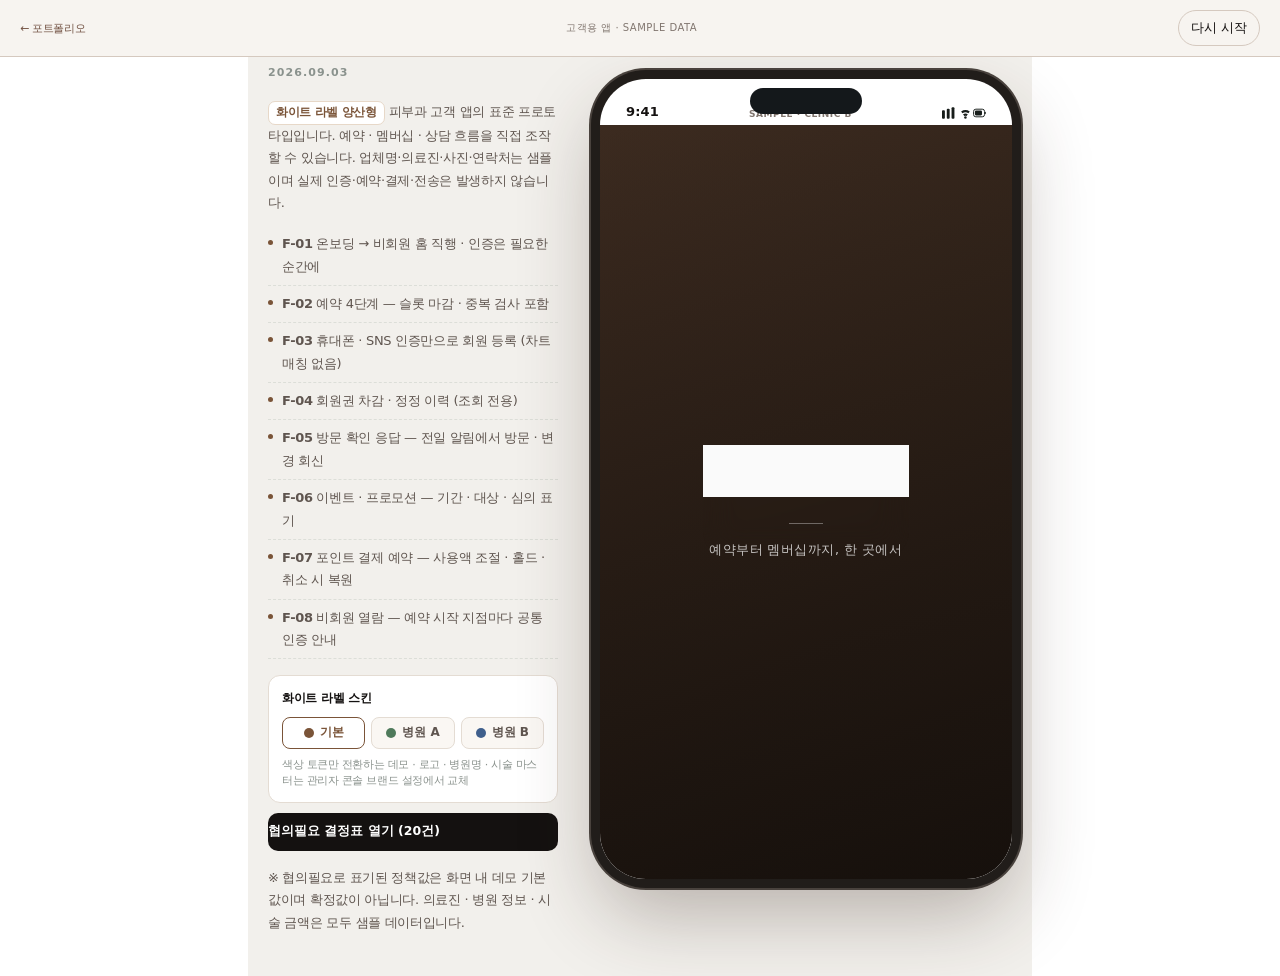
==== commit 4a6fe170: "Polish anonymized skin demo accessibility and refresh preview assets" ====
--- a/demos/skin-app/index.html
+++ b/demos/skin-app/index.html
@@ -1771,7 +1771,6 @@
     </div>
     <button class="dec" data-open="decisions">협의필요 결정표 열기 (20건)</button>
     <p style="margin-top:16px">※ 협의필요로 표기된 정책값은 화면 내 데모 기본값이며 확정값이 아닙니다. 의료진 · 병원 정보 · 시술 금액은 모두 샘플 데이터입니다.</p>
-    <p class="chg"><b>v2.2.2 수정</b> 예약 카탈로그 카테고리 대표 이미지 교체(안티에이징 신규 컷 · 여드름모공 · 피부질환케어 순차 이동)<br><b>v2.2.1 수정</b> 예약 카탈로그 스타일 누락 복구 · 홈 배너 높이 축소(150 → 136px) · 고민 타일 하단 여백 20px<br><b>v2.2 변경</b> 온보딩 프리뷰 정제(요소 축소 · 브랜드 패널 · 여백 확대) · 이벤트 배너 이미지 원본 컷으로 복구 · 홈 「어떤 고민이 있으신가요」와 배너 사이 여백 확대<br><b>v2.1 변경</b> 온보딩 프리뷰를 플랫 카드 구성으로 리디자인 · 로그인 화면(입력폼 · 회원가입 · 간편 로그인) 복원, 로고만 와커스로 교체 · 의료진 9인 실명 · 사진 · 약력 복원 · 이벤트 배너 · 진료 공간 이미지 복원 · 홈에서 「어떤 고민이 있으신가요」를 배너보다 위로 이동 · 예약 탭을 쇼핑몰형 시술 카탈로그로 재구성(지난 예약 제거)<br><b>v2.0 변경</b> 와커스 브랜드 양산형으로 전환 · 온보딩 종료 후 비회원 홈 직행 · EMR 미연동 반영(마이차트 · 시술 이력 · 재방문 안내 · 시술 후 케어 · 대기 현황 · 변화 기록 제거, 탭 5 → 4) · 차트 매칭 인증 제거(휴대폰 · SNS · 아이디 가입) · 예약 유형 선택 단계 제거 · 비회원 예약 진입 공통 가드 추가 · 지난 예약 「다시 예약」 문자열 결함 수정 · 탈퇴 시 회원권 처리 문구 완화</p>
   </div>
 
   <div class="device">
@@ -3654,5 +3653,5 @@
 stack = [{name:'onboarding', params:{}, el: render('onboarding', {}, 'fade')}];
 setTimeout(()=>document.getElementById('splash').classList.add('hide'), 1500);
 </script>
-<script src="demo.js?v=skin-1"></script></body>
+<script src="demo.js?v=skin-2"></script></body>
 </html>
